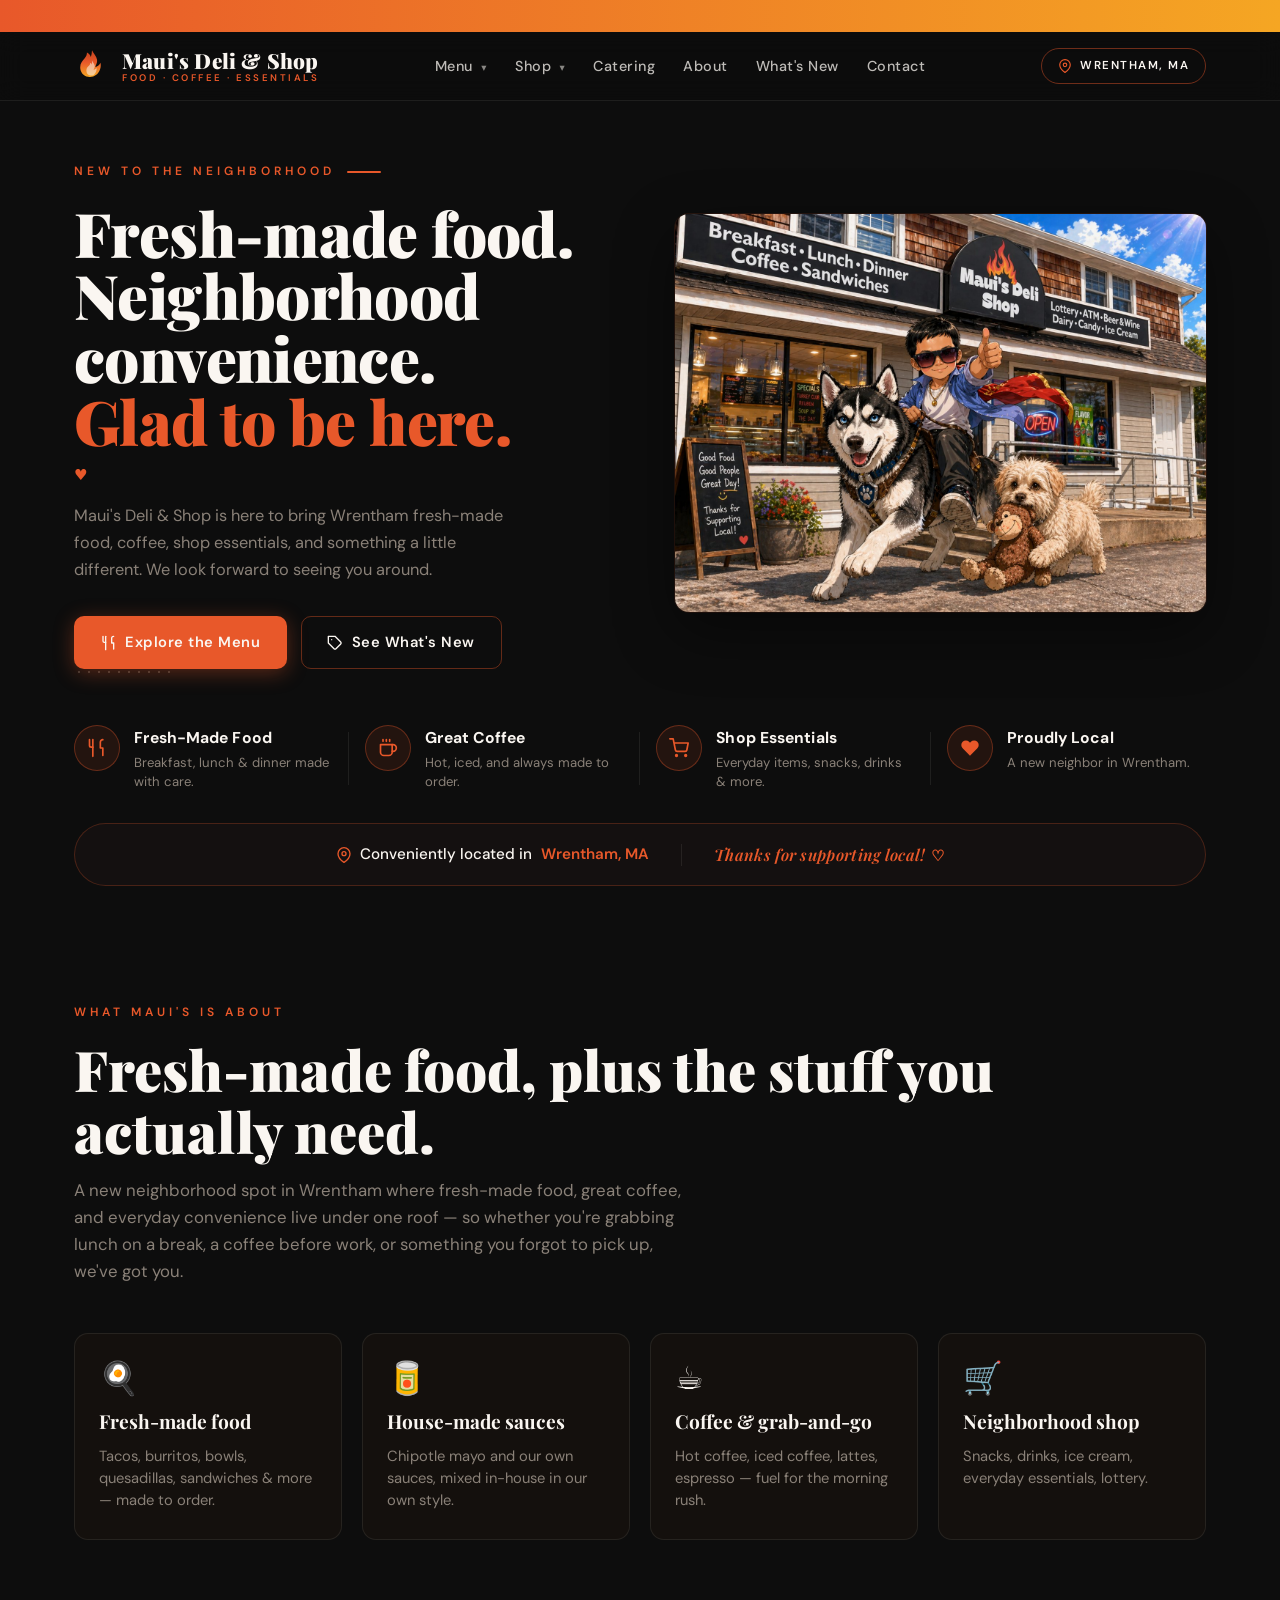
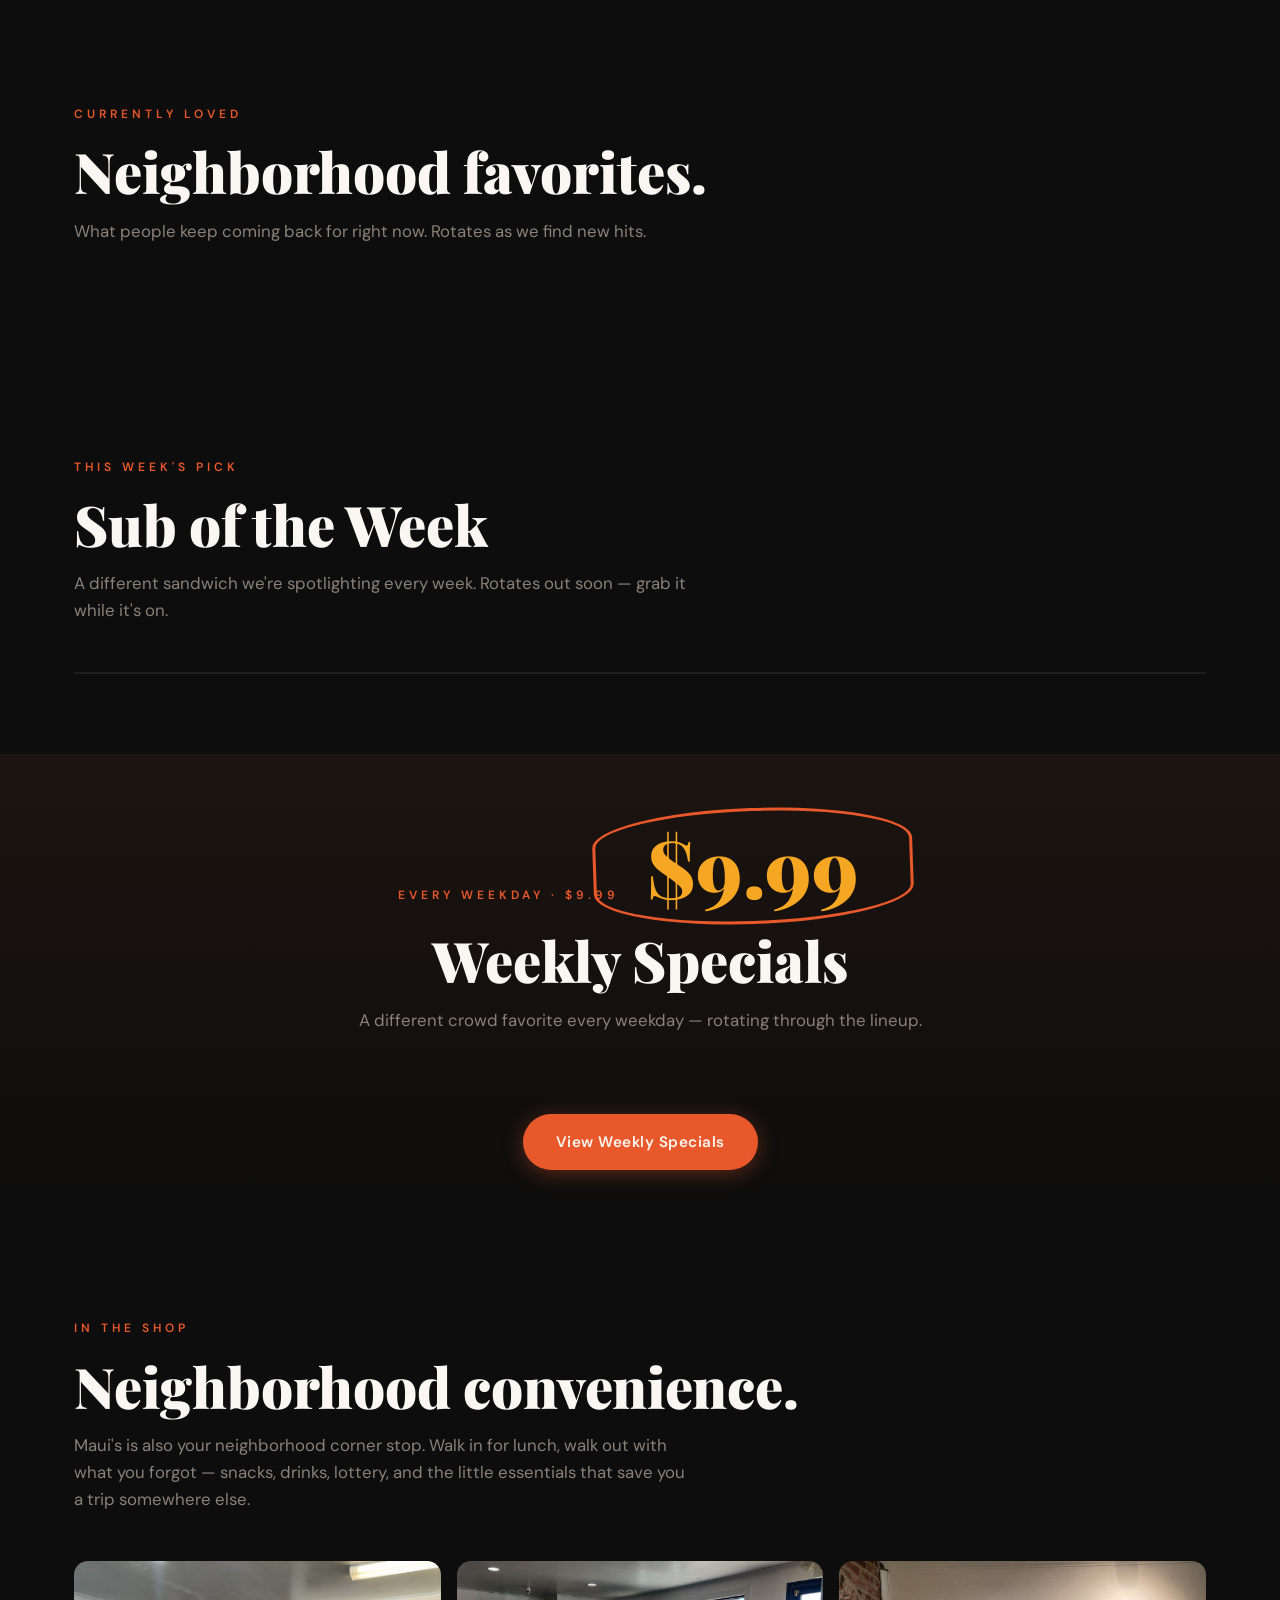
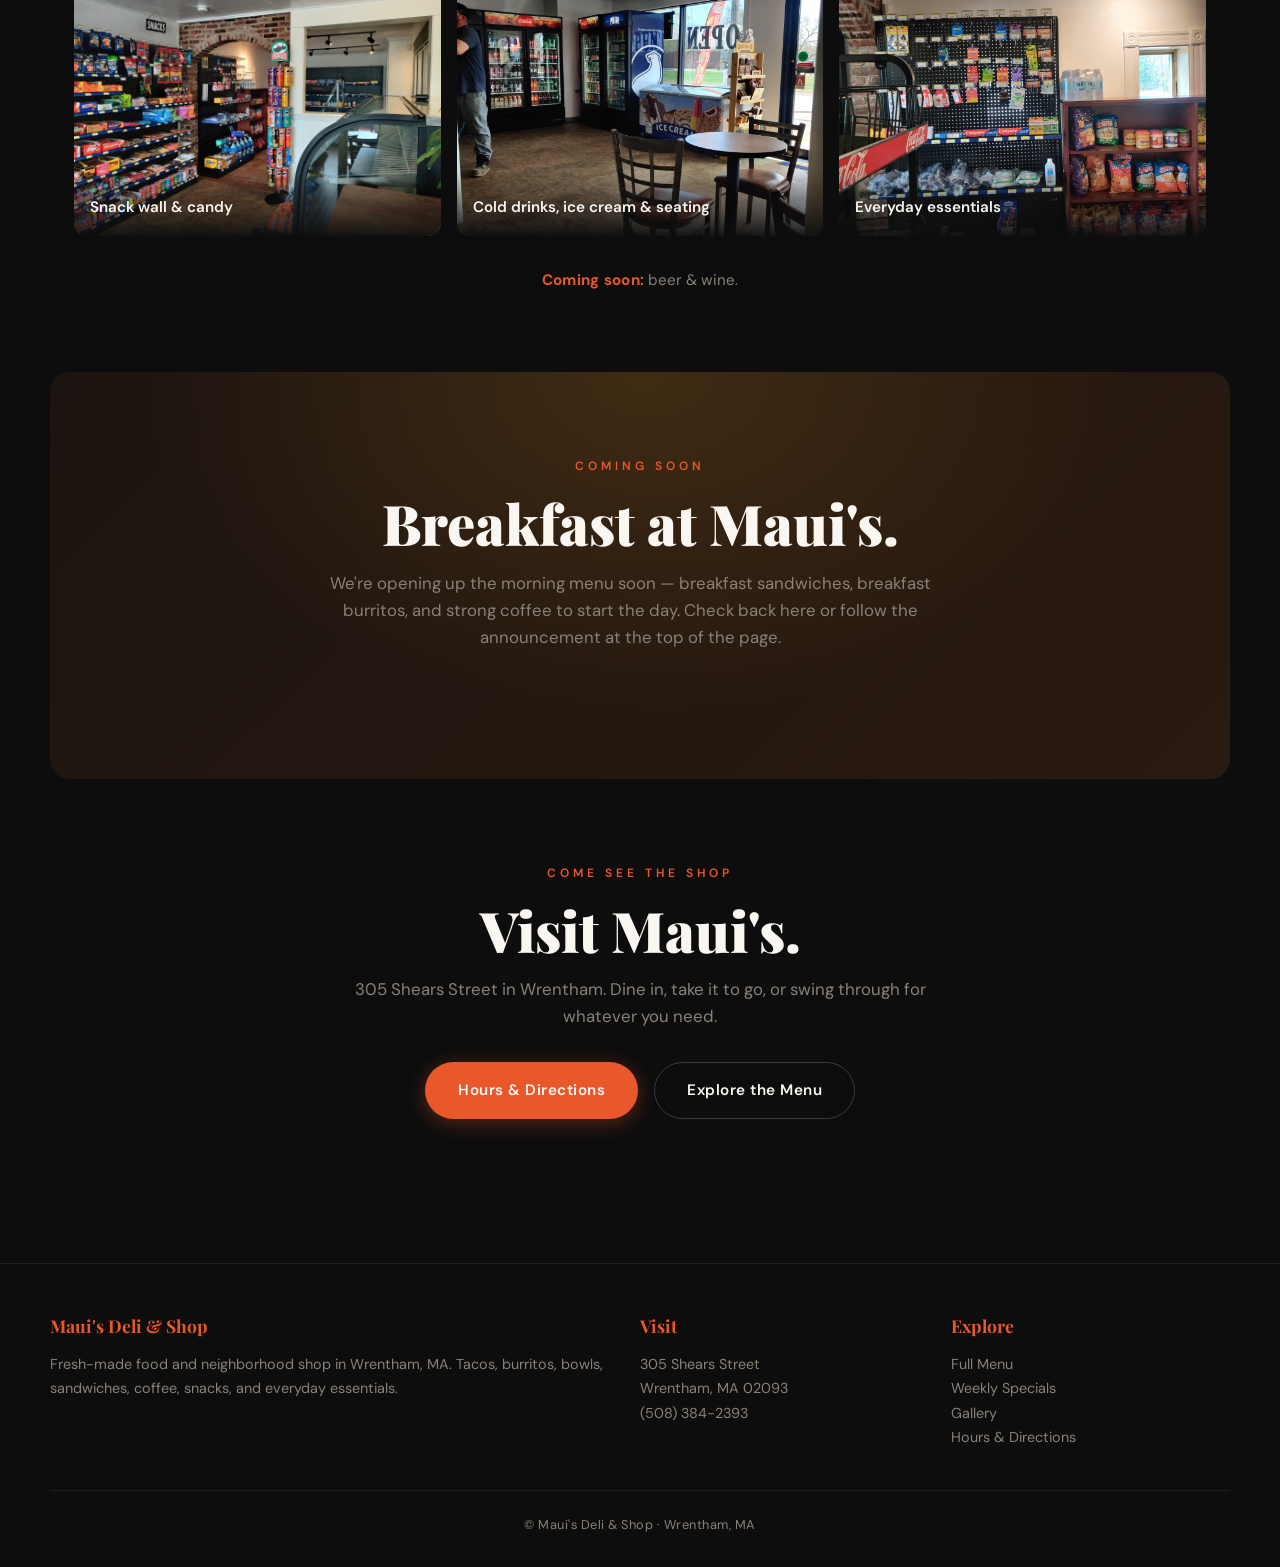
==== index.html @ a679869e "redirect update <script src="https://identity.netlify.com/v1/netlify-identity-widget.js"></script> a" ====
<!DOCTYPE html>
<html lang="en">
<head>
<meta charset="UTF-8">
<meta name="viewport" content="width=device-width, initial-scale=1">
<title>Maui's Deli &amp; Shop — Fresh-made food &amp; neighborhood shop · Wrentham, MA</title>
<meta name="description" content="Maui's Deli & Shop is Wrentham's new local food spot and neighborhood shop. Fresh-made food, coffee, shop essentials, snacks, and everyday convenience items. 305 Shears Street.">
<meta name="theme-color" content="#0d0d0d">

<!-- Open Graph -->
<meta property="og:title" content="Maui's Deli &amp; Shop — Wrentham, MA">
<meta property="og:description" content="New to the neighborhood. Fresh-made food, coffee, shop essentials, and something a little different. Glad to be here.">
<meta property="og:type" content="restaurant.restaurant">
<meta property="og:url" content="https://mauisdeli.com/">
<meta property="og:image" content="https://mauisdeli.com/assets/images/storefront-hero.png">
<meta property="og:image:alt" content="Maui's Deli & Shop storefront illustration in Wrentham, MA">

<!-- Twitter Card -->
<meta name="twitter:card" content="summary_large_image">
<meta name="twitter:title" content="Maui's Deli &amp; Shop — Wrentham, MA">
<meta name="twitter:description" content="New to the neighborhood. Fresh-made food, coffee, shop essentials, and something a little different.">
<meta name="twitter:image" content="https://mauisdeli.com/assets/images/storefront-hero.png">

<link rel="icon" type="image/svg+xml" href="assets/images/flame.svg">
<link rel="preconnect" href="https://fonts.googleapis.com">
<link rel="preconnect" href="https://fonts.gstatic.com" crossorigin>
<link href="https://fonts.googleapis.com/css2?family=Playfair+Display:wght@700;900&family=DM+Sans:wght@400;500;600;700&display=swap" rel="stylesheet">
<link rel="stylesheet" href="assets/styles.css">

<!-- Local business structured data -->
<script type="application/ld+json">
{
  "@context": "https://schema.org",
  "@type": ["Restaurant", "ConvenienceStore"],
  "name": "Maui's Deli & Shop",
  "alternateName": "Maui's",
  "image": "https://mauisdeli.com/assets/images/storefront-hero.png",
  "description": "Local food spot and neighborhood shop in Wrentham, MA. Fresh-made tacos, burritos, bowls, quesadillas, sandwiches, coffee, snacks, and everyday essentials.",
  "address": {
    "@type": "PostalAddress",
    "streetAddress": "305 Shears St",
    "addressLocality": "Wrentham",
    "addressRegion": "MA",
    "postalCode": "02093",
    "addressCountry": "US"
  },
  "telephone": "+1-508-384-2393",
  "servesCuisine": "American, Tacos, Burritos, Sandwiches, Breakfast, Coffee",
  "priceRange": "$",
  "url": "https://mauisdeli.com"
}
</script>
</head>
<body>

<!-- Community note strip -->
<div id="announcement" class="note-strip"></div>

<!-- NAV -->
<nav class="nav">
  <div class="nav-inner">
    <a href="index.html" class="nav-brand" aria-label="Maui's Deli & Shop — home">
      <img src="assets/images/flame.svg" alt="" width="36" height="36">
      <span class="nav-brand-text">
        <span class="nav-brand-name">Maui's Deli &amp; Shop</span>
        <span class="nav-brand-sub">Food · Coffee · Essentials</span>
      </span>
    </a>
    <button class="nav-toggle" aria-label="Menu">☰</button>
    <ul class="nav-links">
      <li><a href="menu.html">Menu <span class="caret">▾</span></a></li>
      <li><a href="index.html#shop">Shop <span class="caret">▾</span></a></li>
      <li><a href="contact.html#catering">Catering</a></li>
      <li><a href="index.html#about">About</a></li>
      <li><a href="specials.html">What's New</a></li>
      <li><a href="contact.html">Contact</a></li>
    </ul>
    <a href="contact.html" class="nav-location" aria-label="Visit us in Wrentham, MA">
      <svg viewBox="0 0 24 24" fill="none" stroke="currentColor" stroke-width="2" stroke-linecap="round" stroke-linejoin="round" aria-hidden="true">
        <path d="M21 10c0 7-9 13-9 13s-9-6-9-13a9 9 0 0 1 18 0z"/>
        <circle cx="12" cy="10" r="3"/>
      </svg>
      <span class="nav-location-label">Wrentham, MA</span>
    </a>
  </div>
</nav>

<!-- HERO — split layout: copy left, storefront illustration right -->
<header class="hero hero-split" id="hero">
  <div class="hero-split-inner">
    <div class="hero-split-copy">
      <span class="hero-eyebrow">New to the Neighborhood</span>
      <h1>
        <span class="line">Fresh-made food.</span>
        <span class="line">Neighborhood</span>
        <span class="line">convenience.</span>
        <span class="accent-line">Glad to be here.</span>
      </h1>
      <div class="heart-divider" aria-hidden="true">♥</div>
      <p class="hero-split-lede">
        Maui's Deli &amp; Shop is here to bring Wrentham fresh-made food, coffee, shop essentials,
        and something a little different. We look forward to seeing you around.
      </p>
      <div class="hero-split-cta">
        <a href="menu.html" class="btn btn-primary">
          <svg viewBox="0 0 24 24" fill="none" stroke="currentColor" stroke-width="2" stroke-linecap="round" stroke-linejoin="round" aria-hidden="true">
            <path d="M3 2v7c0 1.1.9 2 2 2h2v11"/>
            <path d="M7 11V2"/>
            <path d="M19 2c-1.5 0-3 1.5-3 3v7h3v9"/>
          </svg>
          Explore the Menu
        </a>
        <a href="specials.html" class="btn btn-ghost">
          <svg viewBox="0 0 24 24" fill="none" stroke="currentColor" stroke-width="2" stroke-linecap="round" stroke-linejoin="round" aria-hidden="true">
            <path d="M20.59 13.41l-7.17 7.17a2 2 0 0 1-2.83 0L2 12V2h10l8.59 8.59a2 2 0 0 1 0 2.82z"/>
            <line x1="7" y1="7" x2="7.01" y2="7"/>
          </svg>
          See What's New
        </a>
      </div>
    </div>
    <div class="hero-split-art">
      <img src="assets/images/storefront-hero.png" alt="Illustrated storefront of Maui's Deli &amp; Shop in Wrentham, MA — a friendly kid, a husky, a little dog, and a chalkboard that reads Good Food · Good People · Great Day">
    </div>
  </div>
</header>

<!-- FEATURE STRIP — four-icon row below the hero -->
<section class="feature-strip" aria-label="What you'll find at Maui's">
  <div class="feature-strip-grid">
    <div class="feature-strip-item">
      <div class="feature-strip-icon" aria-hidden="true">
        <svg viewBox="0 0 24 24" fill="none" stroke="currentColor" stroke-width="2" stroke-linecap="round" stroke-linejoin="round">
          <path d="M3 2v7c0 1.1.9 2 2 2h2v11"/>
          <path d="M7 11V2"/>
          <path d="M19 2c-1.5 0-3 1.5-3 3v7h3v9"/>
        </svg>
      </div>
      <div class="feature-strip-text">
        <h4>Fresh-Made Food</h4>
        <p>Breakfast, lunch &amp; dinner made with care.</p>
      </div>
    </div>
    <div class="feature-strip-item">
      <div class="feature-strip-icon" aria-hidden="true">
        <svg viewBox="0 0 24 24" fill="none" stroke="currentColor" stroke-width="2" stroke-linecap="round" stroke-linejoin="round">
          <path d="M17 8h1a4 4 0 1 1 0 8h-1"/>
          <path d="M3 8h14v9a4 4 0 0 1-4 4H7a4 4 0 0 1-4-4V8z"/>
          <line x1="6" y1="2" x2="6" y2="4"/>
          <line x1="10" y1="2" x2="10" y2="4"/>
          <line x1="14" y1="2" x2="14" y2="4"/>
        </svg>
      </div>
      <div class="feature-strip-text">
        <h4>Great Coffee</h4>
        <p>Hot, iced, and always made to order.</p>
      </div>
    </div>
    <div class="feature-strip-item">
      <div class="feature-strip-icon" aria-hidden="true">
        <svg viewBox="0 0 24 24" fill="none" stroke="currentColor" stroke-width="2" stroke-linecap="round" stroke-linejoin="round">
          <circle cx="9" cy="21" r="1"/>
          <circle cx="20" cy="21" r="1"/>
          <path d="M1 1h4l2.68 13.39a2 2 0 0 0 2 1.61h9.72a2 2 0 0 0 2-1.61L23 6H6"/>
        </svg>
      </div>
      <div class="feature-strip-text">
        <h4>Shop Essentials</h4>
        <p>Everyday items, snacks, drinks &amp; more.</p>
      </div>
    </div>
    <div class="feature-strip-item">
      <div class="feature-strip-icon" aria-hidden="true">
        <svg viewBox="0 0 24 24" fill="currentColor" stroke="none">
          <path d="M20.84 4.61a5.5 5.5 0 0 0-7.78 0L12 5.67l-1.06-1.06a5.5 5.5 0 0 0-7.78 7.78L12 21.23l8.84-8.84a5.5 5.5 0 0 0 0-7.78z"/>
        </svg>
      </div>
      <div class="feature-strip-text">
        <h4>Proudly Local</h4>
        <p>A new neighbor in Wrentham.</p>
      </div>
    </div>
  </div>
</section>

<!-- LOCAL BAR — lower location strip reinforcing Wrentham -->
<section class="local-bar" aria-label="Location">
  <div class="local-bar-inner">
    <span class="local-bar-item">
      <svg viewBox="0 0 24 24" fill="none" stroke="currentColor" stroke-width="2" stroke-linecap="round" stroke-linejoin="round" aria-hidden="true">
        <path d="M21 10c0 7-9 13-9 13s-9-6-9-13a9 9 0 0 1 18 0z"/>
        <circle cx="12" cy="10" r="3"/>
      </svg>
      Conveniently located in <span class="city">Wrentham, MA</span>
    </span>
    <span class="local-bar-divider" aria-hidden="true"></span>
    <span class="local-bar-thanks">Thanks for supporting local!<span class="heart">♡</span></span>
  </div>
</section>

<!-- WHAT MAUI'S IS ABOUT -->
<section class="block" id="about">
  <span class="eyebrow">What Maui's Is About</span>
  <h2 class="section-title">Fresh-made food, plus the stuff you actually need.</h2>
  <p class="section-lede">
    A new neighborhood spot in Wrentham where fresh-made food, great coffee, and
    everyday convenience live under one roof — so whether you're grabbing lunch
    on a break, a coffee before work, or something you forgot to pick up, we've got you.
  </p>
  <div class="pillar-grid">
    <div class="pillar">
      <div class="pillar-icon">🍳</div>
      <h3>Fresh-made food</h3>
      <p>Tacos, burritos, bowls, quesadillas, sandwiches &amp; more — made to order.</p>
    </div>
    <div class="pillar">
      <div class="pillar-icon">🥫</div>
      <h3>House-made sauces</h3>
      <p>Chipotle mayo and our own sauces, mixed in-house in our own style.</p>
    </div>
    <div class="pillar">
      <div class="pillar-icon">☕</div>
      <h3>Coffee &amp; grab-and-go</h3>
      <p>Hot coffee, iced coffee, lattes, espresso — fuel for the morning rush.</p>
    </div>
    <div class="pillar">
      <div class="pillar-icon">🛒</div>
      <h3>Neighborhood shop</h3>
      <p>Snacks, drinks, ice cream, everyday essentials, lottery.</p>
    </div>
  </div>
</section>

<!-- FEATURED / CURRENTLY LOVED -->
<section class="block">
  <span class="eyebrow">Currently Loved</span>
  <h2 class="section-title">Neighborhood favorites.</h2>
  <p class="section-lede">What people keep coming back for right now. Rotates as we find new hits.</p>
  <div id="featured-dishes" class="dishes-grid"></div>
</section>

<!-- SUB OF THE WEEK -->
<section class="block">
  <span class="eyebrow">This Week's Pick</span>
  <h2 class="section-title">Sub of the Week</h2>
  <p class="section-lede">A different sandwich we're spotlighting every week. Rotates out soon — grab it while it's on.</p>
  <div id="sub-of-week" class="sub-feature"></div>
</section>

<!-- WEEKLY SPECIALS PREVIEW -->
<section class="specials-wrap">
  <div class="specials-banner">
    <span class="eyebrow">Every Weekday · $9.99</span>
    <div class="price-flash">$9.99</div>
    <h2 class="section-title" style="margin-top:0.5rem">Weekly Specials</h2>
    <p class="section-lede" style="margin:0 auto">A different crowd favorite every weekday — rotating through the lineup.</p>
  </div>
  <div id="specials" class="specials-list"></div>
  <div style="text-align:center; margin-top:2.5rem">
    <a href="specials.html" class="btn btn-primary">View Weekly Specials</a>
  </div>
</section>

<!-- IN THE SHOP -->
<section class="block" id="shop">
  <span class="eyebrow">In the Shop</span>
  <h2 class="section-title">Neighborhood convenience.</h2>
  <p class="section-lede">
    Maui's is also your neighborhood corner stop. Walk in for lunch, walk out with
    what you forgot — snacks, drinks, lottery, and the little essentials that save you a trip somewhere else.
  </p>
  <div class="shop-grid">
    <figure class="shop-card">
      <img src="assets/images/shop-snacks.jpg" alt="Candy and snack aisle at Maui's" loading="lazy">
      <figcaption>Snack wall &amp; candy</figcaption>
    </figure>
    <figure class="shop-card">
      <img src="assets/images/shop-coolers.jpg" alt="Cold drink coolers, ice cream, and seating area at Maui's" loading="lazy">
      <figcaption>Cold drinks, ice cream &amp; seating</figcaption>
    </figure>
    <figure class="shop-card">
      <img src="assets/images/shop-essentials.jpg" alt="Everyday essentials aisle at Maui's" loading="lazy">
      <figcaption>Everyday essentials</figcaption>
    </figure>
  </div>
  <p class="shop-footnote">
    <strong>Coming soon:</strong> beer &amp; wine.
  </p>
</section>

<!-- BREAKFAST COMING SOON -->
<section class="block breakfast-tease" id="breakfast">
  <div class="breakfast-tease-inner">
    <span class="eyebrow">Coming Soon</span>
    <h2 class="section-title">Breakfast at Maui's.</h2>
    <p class="section-lede">
      We're opening up the morning menu soon — breakfast sandwiches, breakfast burritos,
      and strong coffee to start the day. Check back here or follow the announcement at the top of the page.
    </p>
  </div>
</section>

<!-- VISIT -->
<section class="block" style="text-align:center">
  <span class="eyebrow">Come See the Shop</span>
  <h2 class="section-title">Visit Maui's.</h2>
  <p class="section-lede" style="margin:0 auto 2rem">
    305 Shears Street in Wrentham. Dine in, take it to go, or swing through for whatever you need.
  </p>
  <div class="hero-cta">
    <a href="contact.html" class="btn btn-primary">Hours &amp; Directions</a>
    <a href="menu.html" class="btn btn-ghost">Explore the Menu</a>
  </div>
</section>

<a href="tel:+15083842393" class="call-float" aria-label="Call Maui's">
  <span class="icon">📞</span> Call Maui's
</a>

<!-- FOOTER -->
<footer class="footer">
  <div class="footer-inner">
    <div>
      <h5>Maui's Deli &amp; Shop</h5>
      <p>Fresh-made food and neighborhood shop in Wrentham, MA. Tacos, burritos, bowls, sandwiches, coffee, snacks, and everyday essentials.</p>
    </div>
    <div>
      <h5>Visit</h5>
      <ul>
        <li>305 Shears Street</li>
        <li>Wrentham, MA 02093</li>
        <li><a href="tel:+15083842393">(508) 384-2393</a></li>
      </ul>
    </div>
    <div>
      <h5>Explore</h5>
      <ul>
        <li><a href="menu.html">Full Menu</a></li>
        <li><a href="specials.html">Weekly Specials</a></li>
        <li><a href="gallery.html">Gallery</a></li>
        <li><a href="contact.html">Hours &amp; Directions</a></li>
      </ul>
    </div>
  </div>
  <div class="footer-bottom">© <span id="year"></span> Maui's Deli &amp; Shop · Wrentham, MA</div>
</footer>
<script src="https://identity.netlify.com/v1/netlify-identity-widget.js"></script>
<script src="assets/site.js"></script>
<script>
  renderAnnouncement('announcement');
  renderSubOfWeek('sub-of-week');
  renderFeatured('featured-dishes', 4);
  renderSpecials('specials');
  document.getElementById('year').textContent = new Date().getFullYear();
</script>
</body>
</html>
---- assets/styles.css ----
/* ============================================================
   MAUI'S DELI & SHOP — shared stylesheet
   Aesthetic: warm neighborhood deli, dark base, fire accents
   ============================================================ */

*, *::before, *::after { margin: 0; padding: 0; box-sizing: border-box; }

:root {
  --fire-orange: #E8582A;
  --fire-yellow: #F5A623;
  --ember: #c4421d;
  --charcoal: #1a1a1a;
  --warm-black: #0d0d0d;
  --cream: #FAF6F1;
  --warm-gray: #8a8178;
  --gold: #C8956C;
  --border-soft: rgba(250, 246, 241, 0.08);
  --container: 1180px;
}

html { scroll-behavior: smooth; }

body {
  font-family: 'DM Sans', system-ui, sans-serif;
  background: var(--warm-black);
  color: var(--cream);
  overflow-x: hidden;
  line-height: 1.6;
  -webkit-font-smoothing: antialiased;
}

img { max-width: 100%; display: block; }
a { color: inherit; text-decoration: none; }

/* ---------- NAV ---------- */
.nav {
  position: sticky;
  top: 0;
  z-index: 100;
  background: rgba(13, 13, 13, 0.92);
  backdrop-filter: blur(12px);
  -webkit-backdrop-filter: blur(12px);
  border-bottom: 1px solid var(--border-soft);
}

.nav-inner {
  max-width: var(--container);
  margin: 0 auto;
  padding: 1rem 1.5rem;
  display: flex;
  align-items: center;
  justify-content: space-between;
  gap: 1rem;
}

.nav-brand {
  font-family: 'Playfair Display', serif;
  font-weight: 900;
  font-size: 1.35rem;
  letter-spacing: 0.3px;
  display: flex;
  align-items: center;
  gap: 0.75rem;
  line-height: 1.1;
}

.nav-brand img {
  width: 36px;
  height: 36px;
  display: block;
  flex-shrink: 0;
}

.nav-brand .flame {
  color: var(--fire-orange);
  font-size: 1.4rem;
}

/* Full brand name + sub-tagline stacked */
.nav-brand-text {
  display: flex;
  flex-direction: column;
  justify-content: center;
  gap: 2px;
}

.nav-brand-name {
  font-family: 'Playfair Display', serif;
  font-weight: 900;
  font-size: 1.3rem;
  letter-spacing: 0.2px;
  color: var(--cream);
  line-height: 1;
}

.nav-brand-sub {
  font-family: 'DM Sans', sans-serif;
  font-weight: 600;
  font-size: 0.6rem;
  letter-spacing: 2.5px;
  text-transform: uppercase;
  color: var(--fire-orange);
  line-height: 1;
}

/* Location badge on right side of nav */
.nav-location {
  display: inline-flex;
  align-items: center;
  gap: 0.5rem;
  padding: 0.5rem 1rem;
  border: 1px solid rgba(232, 88, 42, 0.45);
  border-radius: 100px;
  font-size: 0.72rem;
  font-weight: 600;
  letter-spacing: 1.5px;
  text-transform: uppercase;
  color: var(--cream);
  transition: border-color 0.2s, color 0.2s;
  white-space: nowrap;
}

.nav-location:hover {
  border-color: var(--fire-orange);
  color: var(--fire-orange);
}

.nav-location svg {
  width: 14px;
  height: 14px;
  color: var(--fire-orange);
  flex-shrink: 0;
}

/* Dropdown caret for menu items with submenus (static visual only) */
.nav-links a .caret {
  display: inline-block;
  margin-left: 0.25rem;
  font-size: 0.65rem;
  opacity: 0.7;
}

.nav-links {
  display: flex;
  gap: 1.75rem;
  list-style: none;
  font-size: 0.9rem;
  font-weight: 500;
  letter-spacing: 0.5px;
}

.nav-links a {
  color: var(--cream);
  opacity: 0.75;
  transition: opacity 0.2s, color 0.2s;
  padding: 0.3rem 0;
  border-bottom: 2px solid transparent;
}

.nav-links a:hover,
.nav-links a.active {
  opacity: 1;
  color: var(--fire-orange);
  border-bottom-color: var(--fire-orange);
}

.nav-toggle {
  display: none;
  background: none;
  border: 0;
  color: var(--cream);
  font-size: 1.5rem;
  cursor: pointer;
  padding: 0.25rem 0.5rem;
}

/* ---------- BUTTONS ---------- */
.btn {
  display: inline-block;
  padding: 0.95rem 2rem;
  border-radius: 100px;
  font-weight: 600;
  font-size: 0.95rem;
  letter-spacing: 0.5px;
  cursor: pointer;
  border: 1px solid transparent;
  transition: transform 0.2s ease, box-shadow 0.2s ease, background 0.2s ease;
  text-align: center;
}

.btn-primary {
  background: var(--fire-orange);
  color: var(--cream);
  box-shadow: 0 4px 20px rgba(232, 88, 42, 0.35);
}

.btn-primary:hover {
  transform: translateY(-2px);
  background: var(--ember);
  box-shadow: 0 8px 30px rgba(232, 88, 42, 0.5);
}

.btn-ghost {
  background: transparent;
  color: var(--cream);
  border: 1px solid rgba(250, 246, 241, 0.2);
}

.btn-ghost:hover {
  border-color: var(--fire-orange);
  color: var(--fire-orange);
  transform: translateY(-2px);
}

/* ---------- HERO (reused by interior pages too) ---------- */
.hero {
  min-height: 92vh;
  display: flex;
  flex-direction: column;
  justify-content: center;
  align-items: center;
  text-align: center;
  padding: 4rem 1.5rem;
  position: relative;
  background: linear-gradient(180deg, var(--warm-black) 0%, #1c1410 50%, var(--warm-black) 100%);
}

.hero::before {
  content: '';
  position: absolute;
  inset: 0;
  background: radial-gradient(ellipse at 50% 40%, rgba(232, 88, 42, 0.10) 0%, transparent 65%);
  pointer-events: none;
}

.hero-inner { position: relative; max-width: 900px; }

.hero-badge {
  display: inline-block;
  padding: 0.5rem 1.5rem;
  border: 1px solid var(--fire-orange);
  border-radius: 100px;
  font-size: 0.75rem;
  letter-spacing: 3px;
  text-transform: uppercase;
  color: var(--fire-orange);
  margin-bottom: 1.75rem;
  animation: fadeDown 0.9s ease-out;
}

.hero h1 {
  font-family: 'Playfair Display', serif;
  font-weight: 900;
  font-size: clamp(3rem, 8vw, 6.5rem);
  line-height: 1.05;
  margin-bottom: 0.5rem;
  animation: fadeUp 0.9s ease-out 0.2s both;
}

.hero h1 .accent {
  color: var(--fire-orange);
  display: block;
  font-size: 0.35em;
  letter-spacing: 6px;
  text-transform: uppercase;
  font-family: 'DM Sans', sans-serif;
  font-weight: 600;
  margin-top: 0.75rem;
}

.hero-sub {
  font-size: 1.1rem;
  color: var(--warm-gray);
  max-width: 520px;
  margin: 1.5rem auto 2.5rem;
  line-height: 1.7;
  animation: fadeUp 0.9s ease-out 0.4s both;
}

.hero-cta {
  display: flex;
  gap: 1rem;
  flex-wrap: wrap;
  justify-content: center;
  animation: fadeUp 0.9s ease-out 0.6s both;
}

.hero-mini {
  min-height: 45vh;
  padding: 6rem 1.5rem 4rem;
}

/* ---------- HERO SPLIT (homepage — text left, illustration right) ---------- */
.hero-split {
  min-height: auto;
  text-align: left;
  padding: 0;
  display: block;
  background: var(--warm-black);
  position: relative;
  overflow: hidden;
}

.hero-split::before {
  display: none;
}

.hero-split .hero-split-inner {
  max-width: var(--container);
  margin: 0 auto;
  padding: 3.5rem 1.5rem 2rem;
  display: grid;
  grid-template-columns: 1.05fr 1fr;
  gap: 2.75rem;
  align-items: center;
  position: relative;
}

/* subtle dotted decoration bottom-left, echoing the target */
.hero-split .hero-split-inner::before {
  content: '';
  position: absolute;
  left: 1.5rem;
  bottom: 1.25rem;
  width: 96px;
  height: 44px;
  background-image: radial-gradient(var(--warm-gray) 1px, transparent 1.5px);
  background-size: 10px 10px;
  opacity: 0.35;
  pointer-events: none;
}

.hero-split-copy {
  animation: fadeUp 0.9s ease-out both;
}

.hero-split .hero-eyebrow {
  display: inline-flex;
  align-items: center;
  gap: 0.75rem;
  font-size: 0.75rem;
  letter-spacing: 4px;
  text-transform: uppercase;
  color: var(--fire-orange);
  font-weight: 600;
  margin-bottom: 1.25rem;
}

.hero-split .hero-eyebrow::after {
  content: '';
  display: inline-block;
  width: 34px;
  height: 2px;
  background: var(--fire-orange);
  border-radius: 2px;
}

.hero-split h1 {
  font-family: 'Playfair Display', serif;
  font-weight: 900;
  font-size: clamp(2.5rem, 4.8vw, 4.2rem);
  line-height: 1.02;
  letter-spacing: -0.01em;
  margin-bottom: 0;
  color: var(--cream);
  animation: fadeUp 0.9s ease-out 0.1s both;
}

.hero-split h1 .line {
  display: block;
}

.hero-split h1 .accent-line {
  color: var(--fire-orange);
  display: block;
  font-family: 'Playfair Display', serif;
  font-weight: 900;
  font-size: 1em;
  letter-spacing: -0.01em;
  text-transform: none;
  margin-top: 0;
}

.hero-split .heart-divider {
  margin: 1rem 0 1.25rem;
  color: var(--fire-orange);
  font-size: 0.95rem;
  line-height: 1;
}

.hero-split .hero-split-lede {
  font-size: 1.02rem;
  color: var(--warm-gray);
  max-width: 440px;
  margin: 0 0 2rem;
  line-height: 1.65;
  animation: fadeUp 0.9s ease-out 0.3s both;
}

.hero-split-cta {
  display: flex;
  flex-wrap: wrap;
  gap: 0.85rem;
  animation: fadeUp 0.9s ease-out 0.5s both;
}

.hero-split-cta .btn {
  display: inline-flex;
  align-items: center;
  gap: 0.55rem;
  padding: 0.85rem 1.6rem;
  border-radius: 10px;
  font-size: 0.92rem;
}

.hero-split-cta .btn svg {
  width: 16px;
  height: 16px;
  flex-shrink: 0;
}

.hero-split-cta .btn-ghost {
  background: transparent;
  color: var(--cream);
  border: 1px solid rgba(232, 88, 42, 0.4);
}

.hero-split-cta .btn-ghost:hover {
  border-color: var(--fire-orange);
  color: var(--fire-orange);
}

/* Hero illustration container */
.hero-split-art {
  position: relative;
  border-radius: 14px;
  overflow: hidden;
  aspect-ratio: 4 / 3;
  background: #14100d;
  box-shadow: 0 20px 60px rgba(0, 0, 0, 0.45), 0 0 0 1px rgba(232, 88, 42, 0.12);
  animation: fadeUp 0.9s ease-out 0.2s both;
}

.hero-split-art img {
  width: 100%;
  height: 100%;
  object-fit: cover;
  display: block;
}

/* ---------- FEATURE STRIP (homepage, below hero) ---------- */
.feature-strip {
  max-width: var(--container);
  margin: 0 auto;
  padding: 1.5rem 1.5rem 1rem;
}

.feature-strip-grid {
  display: grid;
  grid-template-columns: repeat(4, 1fr);
  gap: 2rem;
  align-items: start;
}

.feature-strip-item {
  display: flex;
  gap: 0.9rem;
  align-items: flex-start;
  position: relative;
}

.feature-strip-item:not(:last-child)::after {
  content: '';
  position: absolute;
  right: -1rem;
  top: 10%;
  bottom: 10%;
  width: 1px;
  background: var(--border-soft);
}

.feature-strip-icon {
  width: 46px;
  height: 46px;
  border-radius: 50%;
  background: rgba(232, 88, 42, 0.1);
  border: 1px solid rgba(232, 88, 42, 0.35);
  display: grid;
  place-items: center;
  flex-shrink: 0;
  color: var(--fire-orange);
}

.feature-strip-icon svg {
  width: 20px;
  height: 20px;
}

.feature-strip-text h4 {
  font-family: 'DM Sans', sans-serif;
  font-weight: 700;
  font-size: 0.98rem;
  color: var(--cream);
  margin-bottom: 0.2rem;
  letter-spacing: 0.1px;
}

.feature-strip-text p {
  font-size: 0.82rem;
  color: var(--warm-gray);
  line-height: 1.45;
  margin: 0;
}

/* ---------- LOCAL BAR (homepage, below feature strip) ---------- */
.local-bar {
  max-width: var(--container);
  margin: 1rem auto 2rem;
  padding: 0 1.5rem;
}

.local-bar-inner {
  display: flex;
  align-items: center;
  justify-content: center;
  flex-wrap: wrap;
  gap: 1.25rem 2rem;
  padding: 1.1rem 1.75rem;
  background: #141010;
  border: 1px solid rgba(232, 88, 42, 0.25);
  border-radius: 100px;
  font-size: 0.95rem;
}

.local-bar-item {
  display: inline-flex;
  align-items: center;
  gap: 0.55rem;
  color: var(--cream);
  font-weight: 500;
}

.local-bar-item svg {
  width: 16px;
  height: 16px;
  color: var(--fire-orange);
  flex-shrink: 0;
}

.local-bar-item .city {
  color: var(--fire-orange);
  font-weight: 600;
}

.local-bar-divider {
  width: 1px;
  height: 22px;
  background: var(--border-soft);
}

.local-bar-thanks {
  font-family: 'Playfair Display', serif;
  font-style: italic;
  font-weight: 600;
  color: var(--fire-orange);
  font-size: 1rem;
  letter-spacing: 0.3px;
}

.local-bar-thanks .heart {
  font-style: normal;
  margin-left: 0.35rem;
  font-size: 0.95em;
}

/* ---------- MAUI AROUND WRENTHAM (contact page section) ---------- */
.maui-wrentham {
  max-width: var(--container);
  margin: 2rem auto 0;
  padding: 4rem 1.5rem;
}

.maui-wrentham-grid {
  display: grid;
  grid-template-columns: 1fr 1fr;
  gap: 3rem;
  align-items: center;
  background: linear-gradient(135deg, #1c1410 0%, #251510 100%);
  border: 1px solid var(--border-soft);
  border-radius: 20px;
  padding: 2.5rem;
  overflow: hidden;
}

.maui-wrentham-image {
  border-radius: 14px;
  overflow: hidden;
  aspect-ratio: 4 / 3;
  background: #14100d;
  box-shadow: 0 12px 40px rgba(0, 0, 0, 0.35);
}

.maui-wrentham-image img {
  width: 100%;
  height: 100%;
  object-fit: cover;
}

.maui-wrentham-copy h2 {
  font-family: 'Playfair Display', serif;
  font-weight: 900;
  font-size: clamp(1.8rem, 3.5vw, 2.6rem);
  line-height: 1.1;
  margin-bottom: 1rem;
}

.maui-wrentham-copy p {
  color: var(--warm-gray);
  line-height: 1.7;
  font-size: 1rem;
  margin-bottom: 0.85rem;
}

@media (max-width: 820px) {
  .maui-wrentham-grid { grid-template-columns: 1fr; gap: 1.75rem; padding: 1.75rem; }
}

/* Hero quick-action row shown above fold on homepage */
.hero-quick {
  display: flex;
  gap: 1.25rem;
  flex-wrap: wrap;
  justify-content: center;
  margin-top: 2rem;
  animation: fadeUp 0.9s ease-out 0.75s both;
}
.hero-quick-item {
  display: flex;
  align-items: center;
  gap: 0.5rem;
  color: var(--warm-gray);
  font-size: 0.88rem;
  letter-spacing: 0.3px;
}
.hero-quick-item .dot {
  width: 6px; height: 6px; border-radius: 50%;
  background: var(--fire-orange);
  box-shadow: 0 0 12px var(--fire-orange);
}
.hero-quick-item a {
  color: var(--cream);
  border-bottom: 1px dashed rgba(250,246,241,0.3);
  padding-bottom: 1px;
}
.hero-quick-item a:hover {
  color: var(--fire-orange);
  border-bottom-color: var(--fire-orange);
}

/* Floating call-ahead button (mobile) */
.call-float {
  position: fixed;
  bottom: 1.25rem;
  right: 1.25rem;
  z-index: 90;
  background: var(--fire-orange);
  color: var(--cream);
  padding: 0.9rem 1.4rem;
  border-radius: 100px;
  font-weight: 700;
  font-size: 0.95rem;
  letter-spacing: 0.3px;
  box-shadow: 0 10px 30px rgba(232,88,42,0.4);
  display: none;
  align-items: center;
  gap: 0.5rem;
  transition: transform 0.2s;
}
.call-float:hover { transform: translateY(-2px); }
.call-float .icon {
  font-size: 1.1rem;
}
@media (max-width: 720px) {
  .call-float { display: inline-flex; }
}

/* ---------- COMMUNITY NOTE ---------- */
.note-strip {
  background: linear-gradient(90deg, var(--fire-orange), var(--fire-yellow));
  color: var(--warm-black);
  padding: 1rem 1.5rem;
  text-align: center;
  font-weight: 600;
  font-size: 0.95rem;
  letter-spacing: 0.3px;
}

.note-strip strong { margin-right: 0.5rem; font-weight: 800; }

/* ---------- SECTIONS ---------- */
section.block {
  padding: 5rem 1.5rem;
  max-width: var(--container);
  margin: 0 auto;
}

.eyebrow {
  display: inline-block;
  font-size: 0.75rem;
  letter-spacing: 4px;
  text-transform: uppercase;
  color: var(--fire-orange);
  margin-bottom: 1rem;
  font-weight: 600;
}

.section-title {
  font-family: 'Playfair Display', serif;
  font-weight: 900;
  font-size: clamp(2.2rem, 5vw, 3.5rem);
  line-height: 1.1;
  margin-bottom: 1rem;
}

.section-lede {
  color: var(--warm-gray);
  max-width: 620px;
  font-size: 1.05rem;
  margin-bottom: 3rem;
}

/* ---------- SUB OF THE WEEK FEATURE ---------- */
.sub-feature {
  background: linear-gradient(135deg, #1c1410 0%, #251510 100%);
  border: 1px solid var(--border-soft);
  border-radius: 20px;
  overflow: hidden;
  display: grid;
  grid-template-columns: 1fr 1fr;
  gap: 0;
  align-items: center;
}

.sub-feature.no-image { grid-template-columns: 1fr; }

.sub-feature-body { padding: 3rem; }

.sub-feature-image {
  aspect-ratio: 4 / 3;
  background-size: cover;
  background-position: center;
  background-color: #2a1a12;
}

.sub-feature h3 {
  font-family: 'Playfair Display', serif;
  font-weight: 900;
  font-size: clamp(1.8rem, 4vw, 2.8rem);
  line-height: 1.1;
  margin: 0.5rem 0 1rem;
}

.sub-feature .promo {
  display: inline-block;
  background: rgba(232, 88, 42, 0.15);
  color: var(--fire-orange);
  padding: 0.4rem 1rem;
  border-radius: 100px;
  font-size: 0.78rem;
  font-weight: 600;
  letter-spacing: 1.5px;
  text-transform: uppercase;
  margin-bottom: 1rem;
}

.sub-feature .price {
  font-family: 'Playfair Display', serif;
  font-weight: 900;
  font-size: 2rem;
  color: var(--fire-yellow);
  margin-top: 1rem;
}

/* ---------- FEATURED DISHES GRID ---------- */
.dishes-grid {
  display: grid;
  grid-template-columns: repeat(auto-fit, minmax(280px, 1fr));
  gap: 1.5rem;
}

.dish-card {
  background: #14100d;
  border: 1px solid var(--border-soft);
  border-radius: 16px;
  overflow: hidden;
  transition: transform 0.3s ease, border-color 0.3s ease;
}

.dish-card:hover {
  transform: translateY(-4px);
  border-color: rgba(232, 88, 42, 0.4);
}

.dish-card-image {
  aspect-ratio: 4 / 3;
  background-size: cover;
  background-position: center;
  background-color: #2a1a12;
}

.dish-card-image--placeholder {
  display: flex;
  align-items: center;
  justify-content: center;
  background: linear-gradient(135deg, #1c1410 0%, #241610 100%);
  color: rgba(232, 88, 42, 0.35);
}

.dish-card-body { padding: 1.5rem; }

.dish-card h4 {
  font-family: 'Playfair Display', serif;
  font-weight: 700;
  font-size: 1.4rem;
  margin-bottom: 0.4rem;
}

.dish-card p {
  color: var(--warm-gray);
  font-size: 0.95rem;
  margin-bottom: 0.75rem;
}

.dish-card .price {
  color: var(--fire-yellow);
  font-weight: 700;
  font-size: 1.1rem;
}

/* ---------- SPECIALS (weekly list) ---------- */
.specials-wrap {
  background: linear-gradient(180deg, #1c1410 0%, var(--warm-black) 100%);
  padding: 4rem 1.5rem;
}

.specials-banner {
  max-width: var(--container);
  margin: 0 auto 2.5rem;
  text-align: center;
}

.specials-banner .price-flash {
  display: inline-block;
  font-family: 'Playfair Display', serif;
  font-weight: 900;
  font-size: clamp(3rem, 8vw, 5rem);
  color: var(--fire-yellow);
  line-height: 1;
  padding: 0.5rem 1.5rem;
  position: relative;
}

.specials-banner .price-flash::before {
  content: '';
  position: absolute;
  inset: -10px -30px;
  border: 3px solid var(--fire-orange);
  border-radius: 50% / 30%;
  transform: rotate(-2deg);
  pointer-events: none;
}

.specials-list {
  max-width: var(--container);
  margin: 0 auto;
  display: grid;
  grid-template-columns: repeat(auto-fit, minmax(200px, 1fr));
  gap: 1rem;
}

.special-day {
  background: #14100d;
  border: 1px solid var(--border-soft);
  border-left: 3px solid var(--fire-orange);
  border-radius: 12px;
  padding: 1.5rem;
  transition: transform 0.2s;
}

.special-day:hover { transform: translateY(-3px); }

.special-day .day {
  font-size: 0.75rem;
  letter-spacing: 3px;
  text-transform: uppercase;
  color: var(--fire-orange);
  font-weight: 700;
  margin-bottom: 0.5rem;
}

.special-day .dish {
  font-family: 'Playfair Display', serif;
  font-weight: 700;
  font-size: 1.25rem;
  line-height: 1.2;
}

.special-day .desc {
  color: var(--warm-gray);
  font-size: 0.9rem;
  margin-top: 0.5rem;
}

.special-day .price {
  color: var(--fire-yellow);
  font-weight: 700;
  margin-top: 0.75rem;
  display: block;
}

/* ---------- MENU PAGE ---------- */
.menu-categories {
  display: flex;
  gap: 0.5rem;
  flex-wrap: wrap;
  justify-content: center;
  margin-bottom: 3rem;
  padding: 0 1rem;
}

.cat-chip {
  background: transparent;
  border: 1px solid rgba(250, 246, 241, 0.15);
  color: var(--cream);
  padding: 0.6rem 1.25rem;
  border-radius: 100px;
  font-size: 0.85rem;
  font-weight: 500;
  letter-spacing: 0.5px;
  cursor: pointer;
  transition: all 0.2s;
  font-family: inherit;
}

.cat-chip:hover { border-color: var(--fire-orange); color: var(--fire-orange); }
.cat-chip.active { background: var(--fire-orange); border-color: var(--fire-orange); color: var(--cream); }

.menu-section {
  margin-bottom: 3.5rem;
  scroll-margin-top: 100px;
}

.menu-section h2 {
  font-family: 'Playfair Display', serif;
  font-weight: 900;
  font-size: 2rem;
  margin-bottom: 1.5rem;
  padding-bottom: 0.5rem;
  border-bottom: 2px solid var(--fire-orange);
  display: inline-block;
  padding-right: 1rem;
}

.menu-grid {
  display: grid;
  grid-template-columns: repeat(auto-fill, minmax(320px, 1fr));
  gap: 1.25rem;
}

.menu-item {
  background: #14100d;
  border: 1px solid var(--border-soft);
  border-radius: 14px;
  padding: 1.5rem;
  display: flex;
  gap: 1rem;
  align-items: flex-start;
  transition: border-color 0.2s, transform 0.2s;
}

.menu-item:hover {
  border-color: rgba(232, 88, 42, 0.3);
  transform: translateY(-2px);
}

.menu-item-body { flex: 1; min-width: 0; }

.menu-item-head {
  display: flex;
  justify-content: space-between;
  align-items: baseline;
  gap: 1rem;
  margin-bottom: 0.4rem;
}

.menu-item-name {
  font-family: 'Playfair Display', serif;
  font-weight: 700;
  font-size: 1.2rem;
  color: var(--cream);
}

.menu-item-price {
  font-weight: 700;
  color: var(--fire-yellow);
  white-space: nowrap;
  font-size: 1rem;
}

.menu-item-desc {
  color: var(--warm-gray);
  font-size: 0.88rem;
  line-height: 1.5;
}

.menu-item-unavailable {
  opacity: 0.45;
  position: relative;
}

.menu-item-unavailable::after {
  content: 'Sold out today';
  position: absolute;
  top: 0.75rem;
  right: 0.75rem;
  background: var(--charcoal);
  color: var(--warm-gray);
  padding: 0.2rem 0.6rem;
  border-radius: 100px;
  font-size: 0.65rem;
  letter-spacing: 1px;
  text-transform: uppercase;
}

.menu-item-thumb {
  width: 70px;
  height: 70px;
  border-radius: 10px;
  background-size: cover;
  background-position: center;
  background-color: #2a1a12;
  flex-shrink: 0;
}

/* ---------- GALLERY ---------- */
.gallery-grid {
  display: grid;
  grid-template-columns: repeat(auto-fill, minmax(280px, 1fr));
  gap: 1rem;
}

.gallery-item {
  position: relative;
  border-radius: 14px;
  overflow: hidden;
  aspect-ratio: 1 / 1;
  background: #14100d;
  cursor: pointer;
  transition: transform 0.3s;
}

.gallery-item:hover { transform: scale(1.02); }

.gallery-item img {
  width: 100%; height: 100%;
  object-fit: cover;
  transition: transform 0.5s;
}

.gallery-item:hover img { transform: scale(1.08); }

.gallery-caption {
  position: absolute;
  inset: auto 0 0 0;
  padding: 1.25rem 1rem 1rem;
  background: linear-gradient(0deg, rgba(13,13,13,0.95) 0%, transparent 100%);
  font-weight: 600;
  font-size: 0.95rem;
}

.gallery-caption small {
  display: block;
  color: var(--warm-gray);
  font-size: 0.78rem;
  font-weight: 400;
  margin-top: 0.25rem;
}

/* Lightbox */
.lightbox {
  display: none;
  position: fixed;
  inset: 0;
  background: rgba(0, 0, 0, 0.92);
  z-index: 200;
  align-items: center;
  justify-content: center;
  padding: 2rem;
  cursor: zoom-out;
}

.lightbox.open { display: flex; }
.lightbox img { max-width: 100%; max-height: 90vh; border-radius: 12px; }

.lightbox-close {
  position: absolute;
  top: 1.5rem; right: 1.5rem;
  color: var(--cream);
  font-size: 2rem;
  background: none;
  border: 0;
  cursor: pointer;
}

/* ---------- CONTACT ---------- */
.contact-grid {
  display: grid;
  grid-template-columns: 1fr 1fr;
  gap: 2.5rem;
  align-items: start;
}

.contact-card {
  background: #14100d;
  border: 1px solid var(--border-soft);
  border-radius: 16px;
  padding: 2rem;
}

.contact-card h3 {
  font-family: 'Playfair Display', serif;
  font-weight: 700;
  font-size: 1.4rem;
  margin-bottom: 1rem;
  color: var(--fire-orange);
}

.contact-row {
  margin-bottom: 1.25rem;
  padding-bottom: 1.25rem;
  border-bottom: 1px solid var(--border-soft);
}

.contact-row:last-child { border: 0; margin: 0; padding: 0; }

.contact-row .label {
  font-size: 0.72rem;
  letter-spacing: 2px;
  text-transform: uppercase;
  color: var(--warm-gray);
  margin-bottom: 0.35rem;
  display: block;
}

.contact-row .value {
  font-family: 'Playfair Display', serif;
  font-weight: 600;
  font-size: 1.2rem;
}

.hours-list { list-style: none; }
.hours-list li {
  display: flex;
  justify-content: space-between;
  padding: 0.45rem 0;
  font-size: 0.95rem;
}
.hours-list .day { color: var(--warm-gray); letter-spacing: 1px; font-size: 0.8rem; text-transform: uppercase; }
.hours-list .time { font-weight: 500; }

.map-embed {
  aspect-ratio: 4 / 3;
  border-radius: 16px;
  overflow: hidden;
  border: 1px solid var(--border-soft);
}

.map-embed iframe { width: 100%; height: 100%; border: 0; }

/* ---------- FOOTER ---------- */
.footer {
  background: var(--warm-black);
  border-top: 1px solid var(--border-soft);
  padding: 3rem 1.5rem 2rem;
  margin-top: 4rem;
}

.footer-inner {
  max-width: var(--container);
  margin: 0 auto;
  display: grid;
  grid-template-columns: 2fr 1fr 1fr;
  gap: 2rem;
}

.footer h5 {
  font-family: 'Playfair Display', serif;
  font-size: 1.1rem;
  margin-bottom: 0.75rem;
  color: var(--fire-orange);
}

.footer p, .footer li {
  color: var(--warm-gray);
  font-size: 0.9rem;
  line-height: 1.7;
}

.footer ul { list-style: none; }

.footer-bottom {
  max-width: var(--container);
  margin: 2.5rem auto 0;
  padding-top: 1.5rem;
  border-top: 1px solid var(--border-soft);
  text-align: center;
  font-size: 0.8rem;
  color: var(--warm-gray);
  letter-spacing: 0.5px;
}

/* ---------- ANIMATIONS ---------- */
@keyframes fadeUp {
  from { opacity: 0; transform: translateY(20px); }
  to { opacity: 1; transform: translateY(0); }
}

@keyframes fadeDown {
  from { opacity: 0; transform: translateY(-15px); }
  to { opacity: 1; transform: translateY(0); }
}

/* ---------- EMPTY STATE ---------- */
.empty {
  color: var(--warm-gray);
  text-align: center;
  padding: 3rem 1rem;
  font-style: italic;
}

/* ---------- PILLAR GRID (Why Maui's Feels Different) ---------- */
.pillar-grid {
  display: grid;
  grid-template-columns: repeat(auto-fit, minmax(220px, 1fr));
  gap: 1.25rem;
  margin-top: 2rem;
}

.pillar {
  background: #14100d;
  border: 1px solid var(--border-soft);
  border-radius: 14px;
  padding: 1.75rem 1.5rem;
  transition: transform 0.2s, border-color 0.2s;
}

.pillar:hover {
  transform: translateY(-3px);
  border-color: rgba(232, 88, 42, 0.35);
}

.pillar-icon {
  font-size: 2rem;
  margin-bottom: 0.75rem;
  line-height: 1;
}

.pillar h3 {
  font-family: 'Playfair Display', serif;
  font-weight: 700;
  font-size: 1.2rem;
  margin-bottom: 0.5rem;
  color: var(--cream);
}

.pillar p {
  color: var(--warm-gray);
  font-size: 0.92rem;
  line-height: 1.5;
  margin: 0;
}

/* ---------- SHOP GRID (In the Shop) ---------- */
.shop-grid {
  display: grid;
  grid-template-columns: repeat(auto-fit, minmax(260px, 1fr));
  gap: 1rem;
  margin-top: 2rem;
}

.shop-card {
  position: relative;
  border-radius: 14px;
  overflow: hidden;
  aspect-ratio: 4 / 3;
  background: #14100d;
}

.shop-card img {
  width: 100%; height: 100%;
  object-fit: cover;
  transition: transform 0.5s;
}

.shop-card:hover img { transform: scale(1.05); }

.shop-card figcaption {
  position: absolute;
  inset: auto 0 0 0;
  padding: 1.5rem 1rem 1rem;
  background: linear-gradient(0deg, rgba(13,13,13,0.95) 0%, transparent 100%);
  font-weight: 600;
  font-size: 0.95rem;
  color: var(--cream);
}

.shop-footnote {
  text-align: center;
  color: var(--warm-gray);
  margin-top: 2rem;
  font-size: 0.95rem;
}

.shop-footnote strong {
  color: var(--fire-orange);
  font-weight: 700;
  letter-spacing: 0.3px;
}

/* ---------- BREAKFAST TEASE ---------- */
.breakfast-tease {
  background: linear-gradient(135deg, #1c1410 0%, #2a1a10 100%);
  border-radius: 20px;
  max-width: 900px;
  text-align: center;
  position: relative;
  overflow: hidden;
}

.breakfast-tease::before {
  content: '';
  position: absolute;
  inset: 0;
  background: radial-gradient(ellipse at 50% 0%, rgba(245, 166, 35, 0.15) 0%, transparent 60%);
  pointer-events: none;
}

.breakfast-tease-inner {
  position: relative;
  max-width: 640px;
  margin: 0 auto;
}

/* ---------- MEET MAUI ---------- */
.meet-maui-grid {
  display: grid;
  grid-template-columns: 1fr 1fr;
  gap: 3rem;
  align-items: center;
}

.meet-maui-image {
  border-radius: 20px;
  overflow: hidden;
  border: 1px solid var(--border-soft);
  background: #14100d;
  aspect-ratio: 4 / 3;
}

.meet-maui-image img {
  width: 100%;
  height: 100%;
  object-fit: cover;
}

.meet-maui-copy p {
  color: var(--warm-gray);
  line-height: 1.7;
  font-size: 1.02rem;
}

@media (max-width: 820px) {
  .meet-maui-grid { grid-template-columns: 1fr; gap: 2rem; }
  .meet-maui-image { aspect-ratio: 5 / 4; }
}

/* ---------- RESPONSIVE ---------- */
@media (max-width: 960px) {
  .hero-split .hero-split-inner {
    grid-template-columns: 1fr;
    gap: 2rem;
    padding: 2.5rem 1.5rem 1.5rem;
  }
  .hero-split-art { order: -1; aspect-ratio: 16 / 11; }
  .hero-split-copy { text-align: center; }
  .hero-split .hero-eyebrow { justify-content: center; }
  .hero-split .hero-split-lede { margin-left: auto; margin-right: auto; }
  .hero-split-cta { justify-content: center; }
  .feature-strip-grid {
    grid-template-columns: repeat(2, 1fr);
    gap: 1.5rem;
  }
  .feature-strip-item:not(:last-child)::after { display: none; }
}

@media (max-width: 820px) {
  .sub-feature { grid-template-columns: 1fr; }
  .sub-feature-body { padding: 2rem; }
  .sub-feature-image { aspect-ratio: 16 / 10; order: -1; }
  .contact-grid { grid-template-columns: 1fr; gap: 1.5rem; }
  .footer-inner { grid-template-columns: 1fr; gap: 2rem; text-align: left; }
  .nav-location .nav-location-label { display: none; }
  .nav-location { padding: 0.5rem 0.65rem; }
}

@media (max-width: 640px) {
  .nav-toggle { display: block; }
  .nav-links {
    display: none;
    position: absolute;
    top: 100%; left: 0; right: 0;
    flex-direction: column;
    background: var(--charcoal);
    padding: 1rem 1.5rem;
    gap: 1rem;
    border-bottom: 1px solid var(--border-soft);
  }
  .nav-links.open { display: flex; }
  .hero { min-height: 80vh; padding: 3rem 1.25rem; }
  section.block { padding: 3.5rem 1.25rem; }
  .menu-item { padding: 1.25rem; }
  .btn { padding: 0.85rem 1.5rem; font-size: 0.9rem; }

  /* Brand sub-tagline hidden on very small screens */
  .nav-brand-sub { display: none; }
  .nav-brand-name { font-size: 1.1rem; }
  .nav-brand img { width: 30px; height: 30px; }

  /* Homepage hero mobile tightening */
  .hero-split h1 { font-size: clamp(2.2rem, 9vw, 3rem); }
  .hero-split .hero-split-inner { padding: 2rem 1.25rem 1rem; }
  .feature-strip-grid { grid-template-columns: 1fr; gap: 1.25rem; }
  .feature-strip { padding: 1rem 1.25rem; }
  .local-bar { padding: 0 1.25rem; }
  .local-bar-inner {
    border-radius: 18px;
    padding: 1rem 1.25rem;
    flex-direction: column;
    gap: 0.5rem;
  }
  .local-bar-divider { display: none; }
  .local-bar-thanks { font-size: 0.95rem; }
}
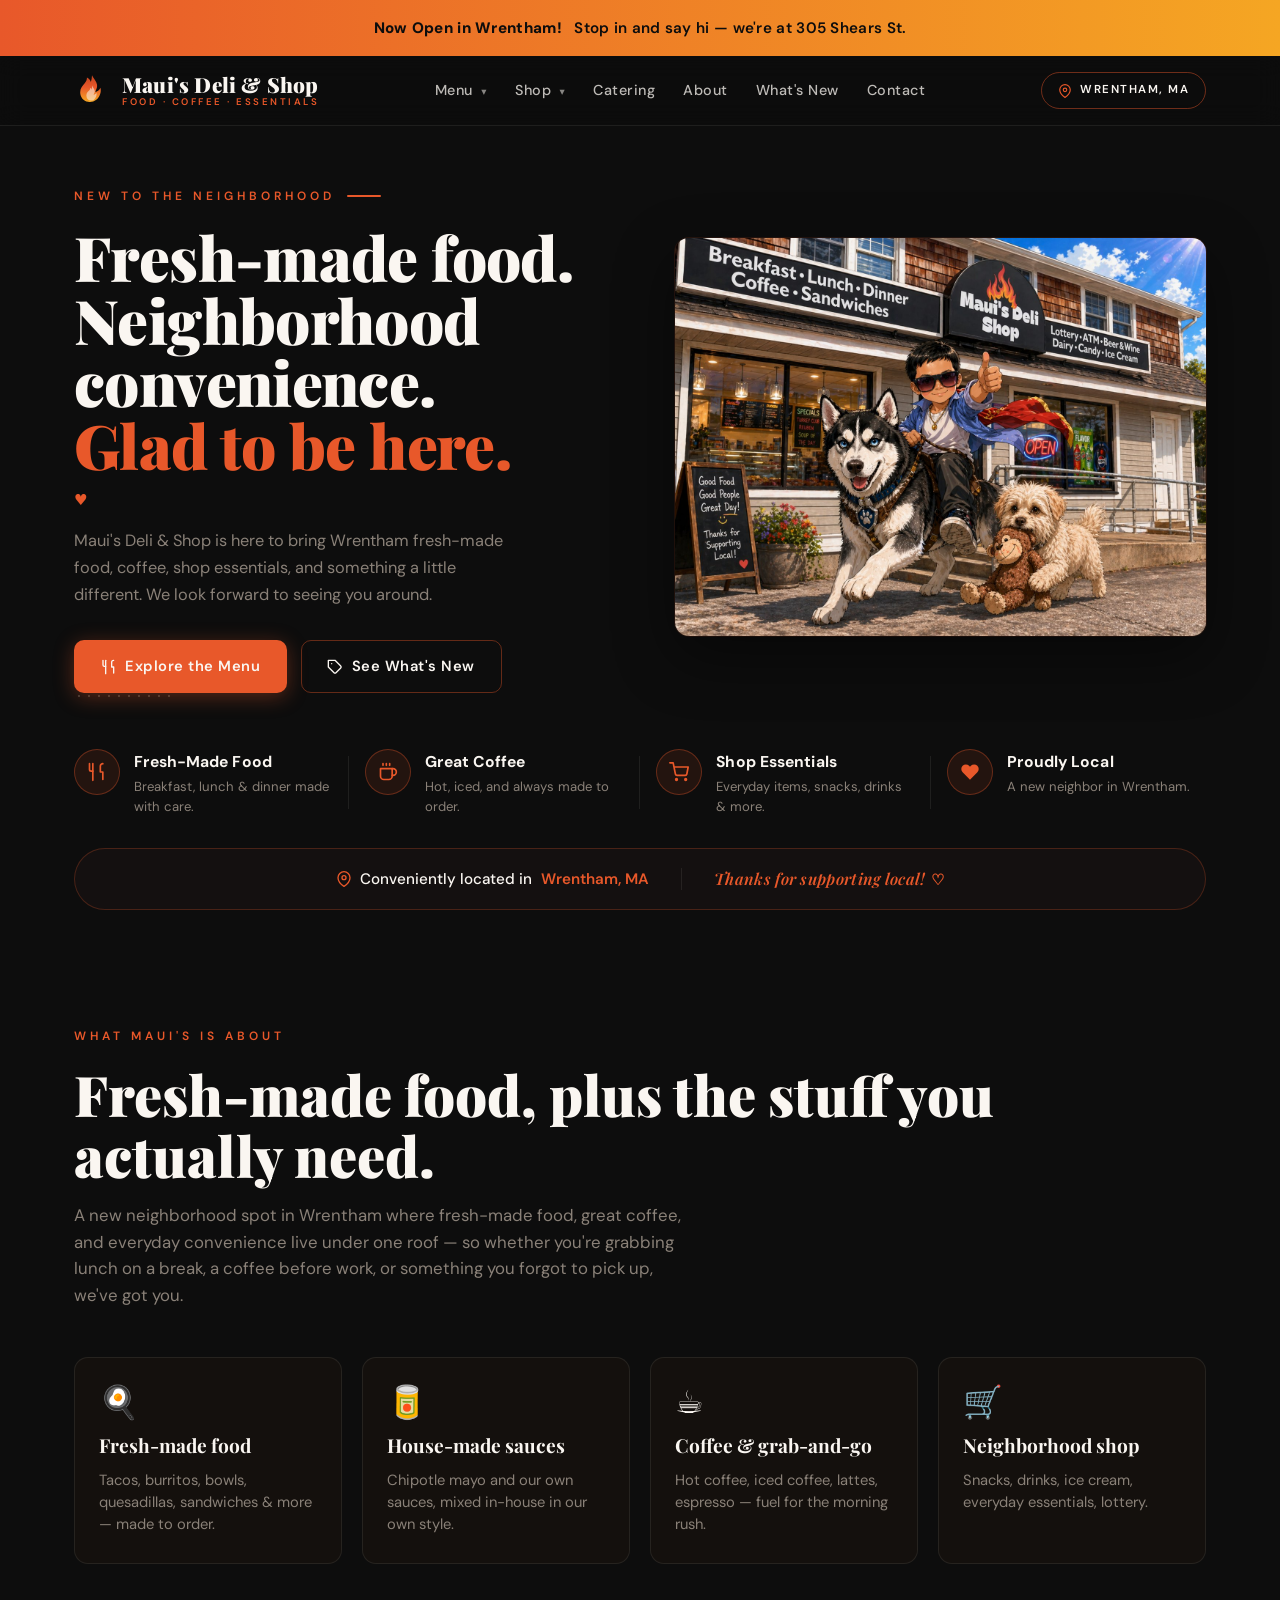
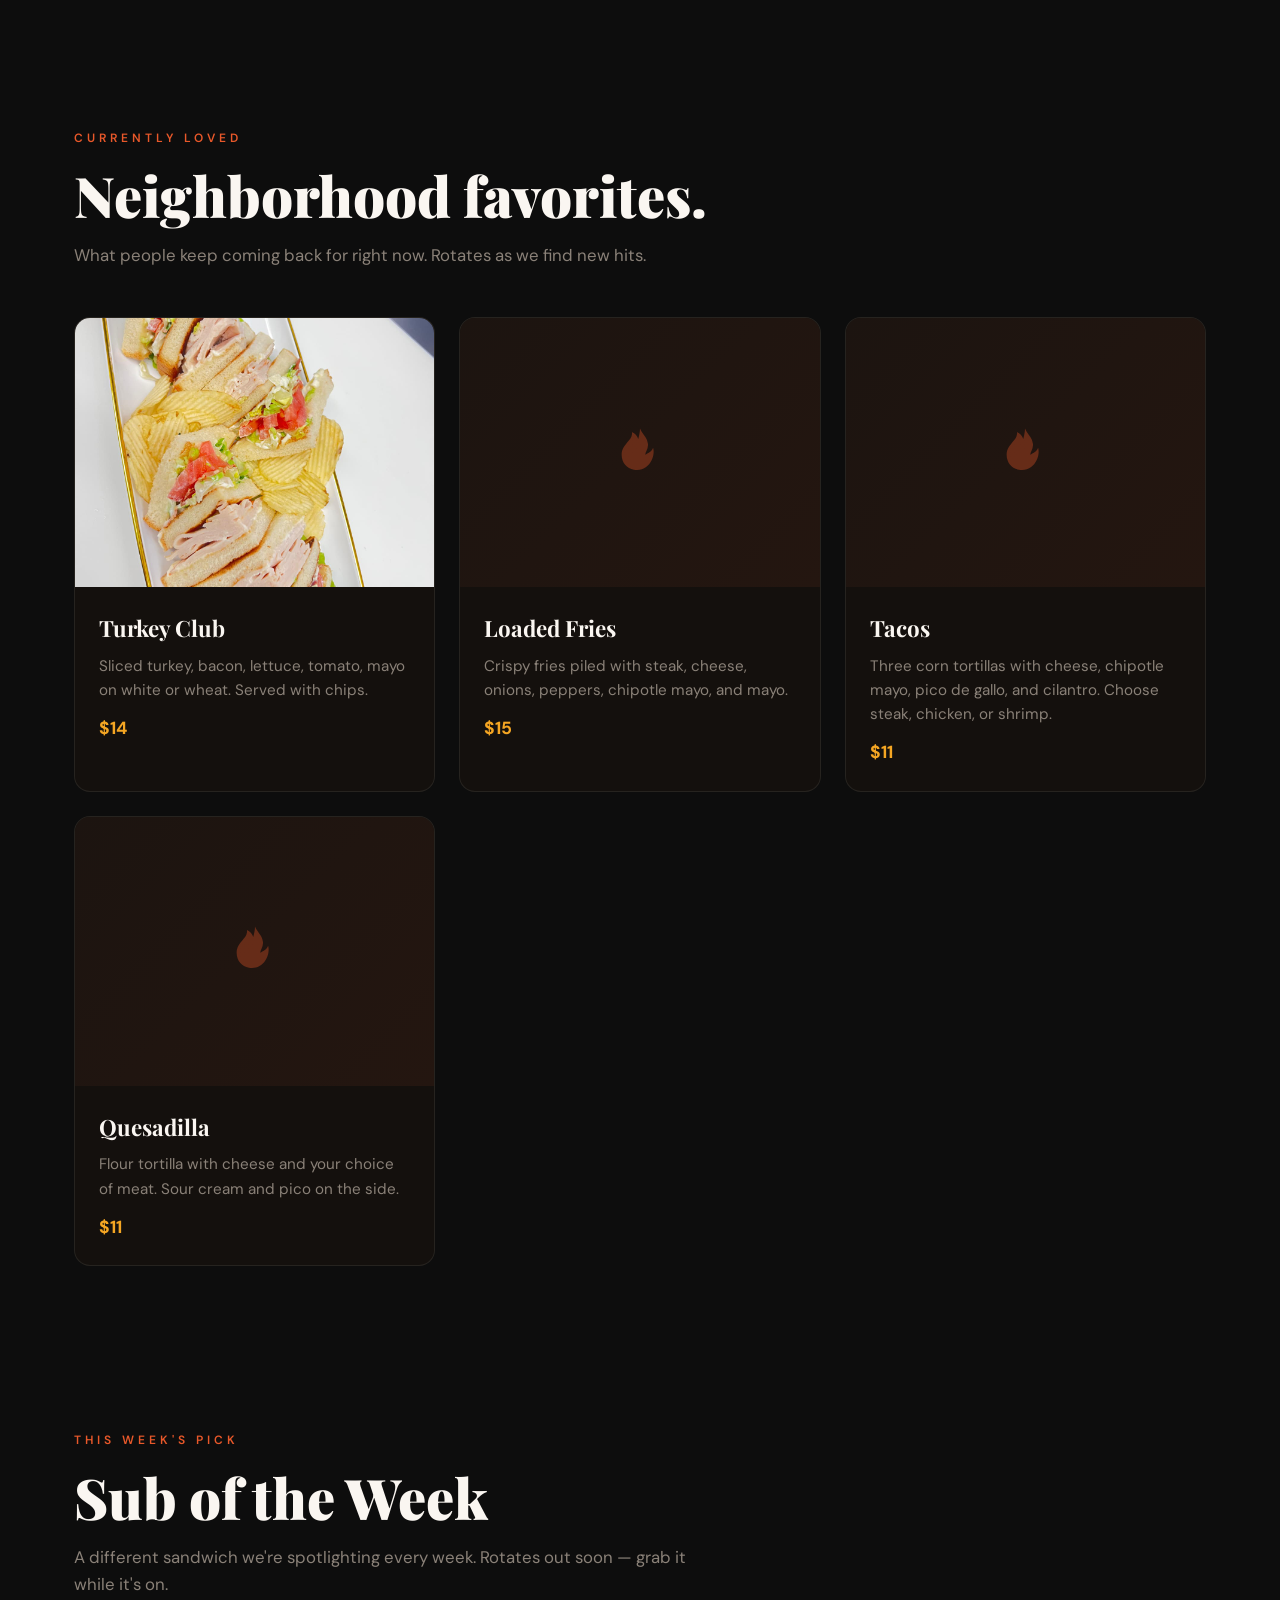
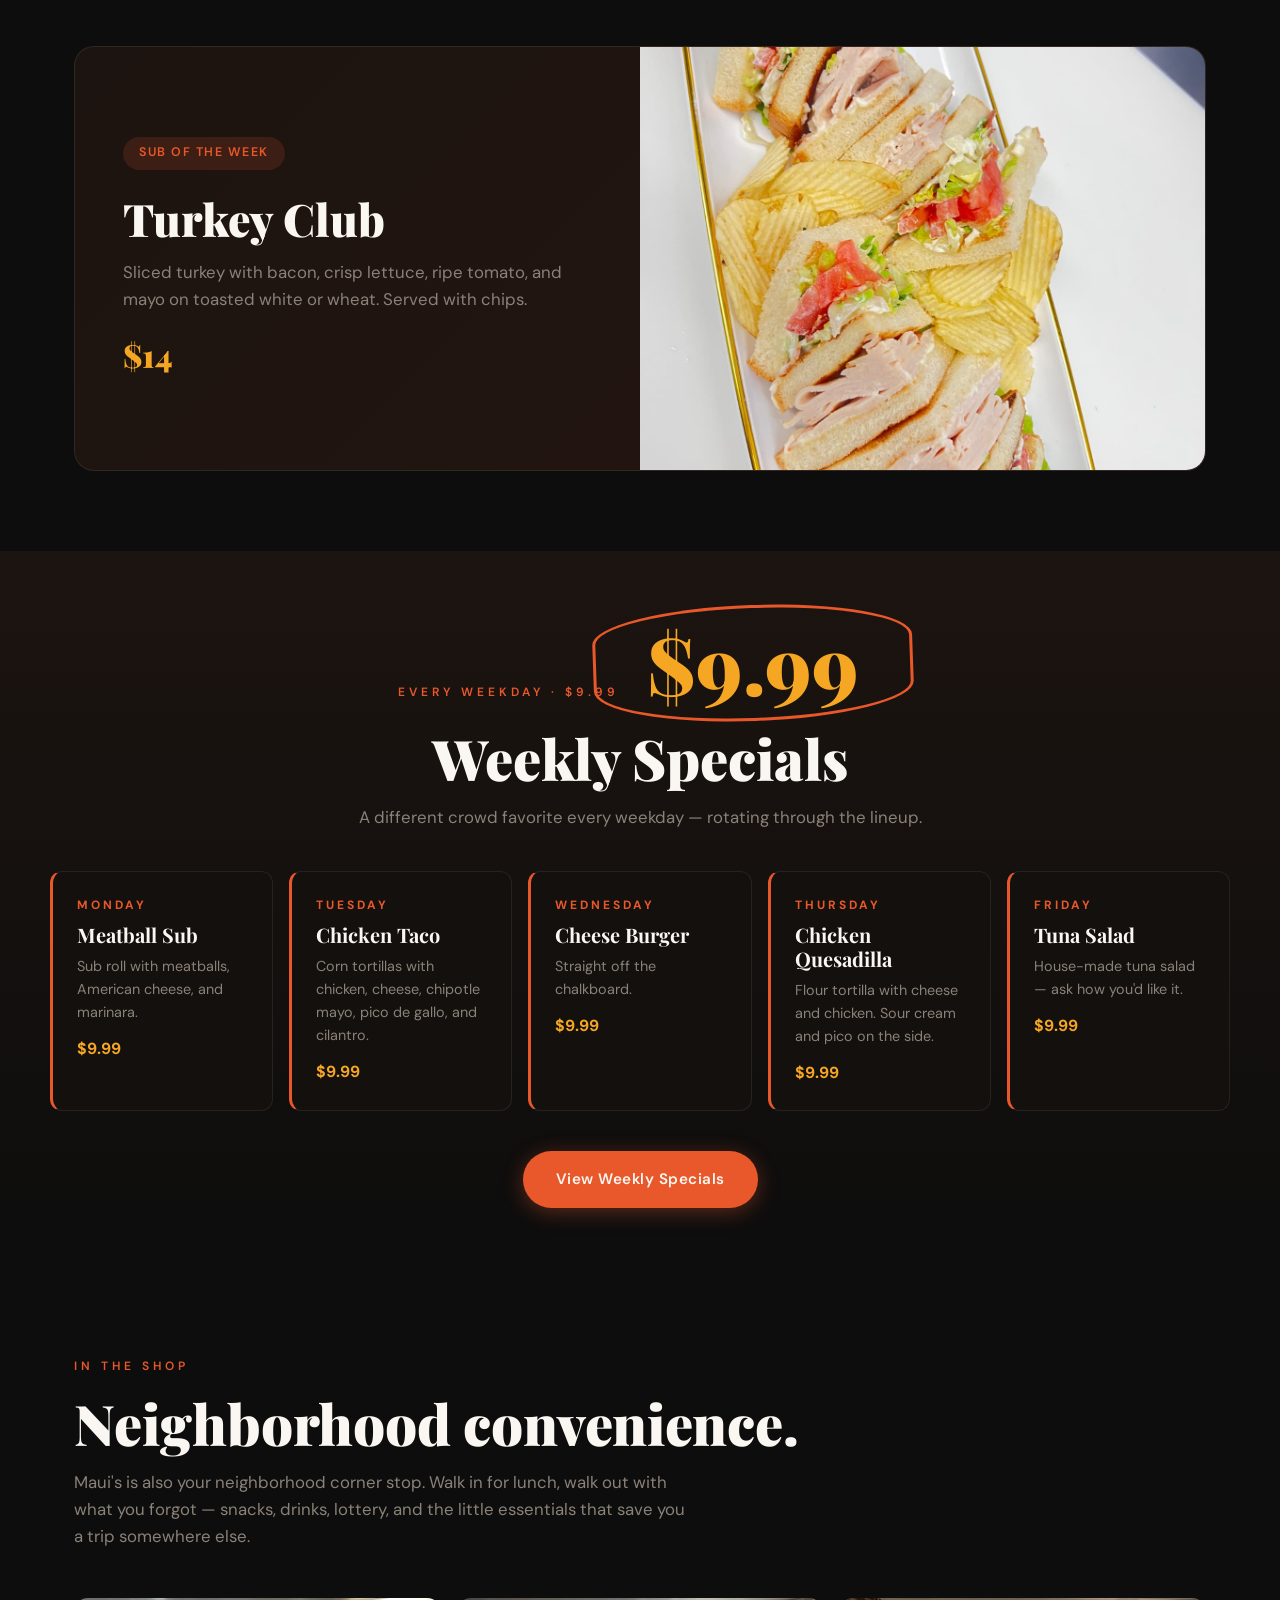
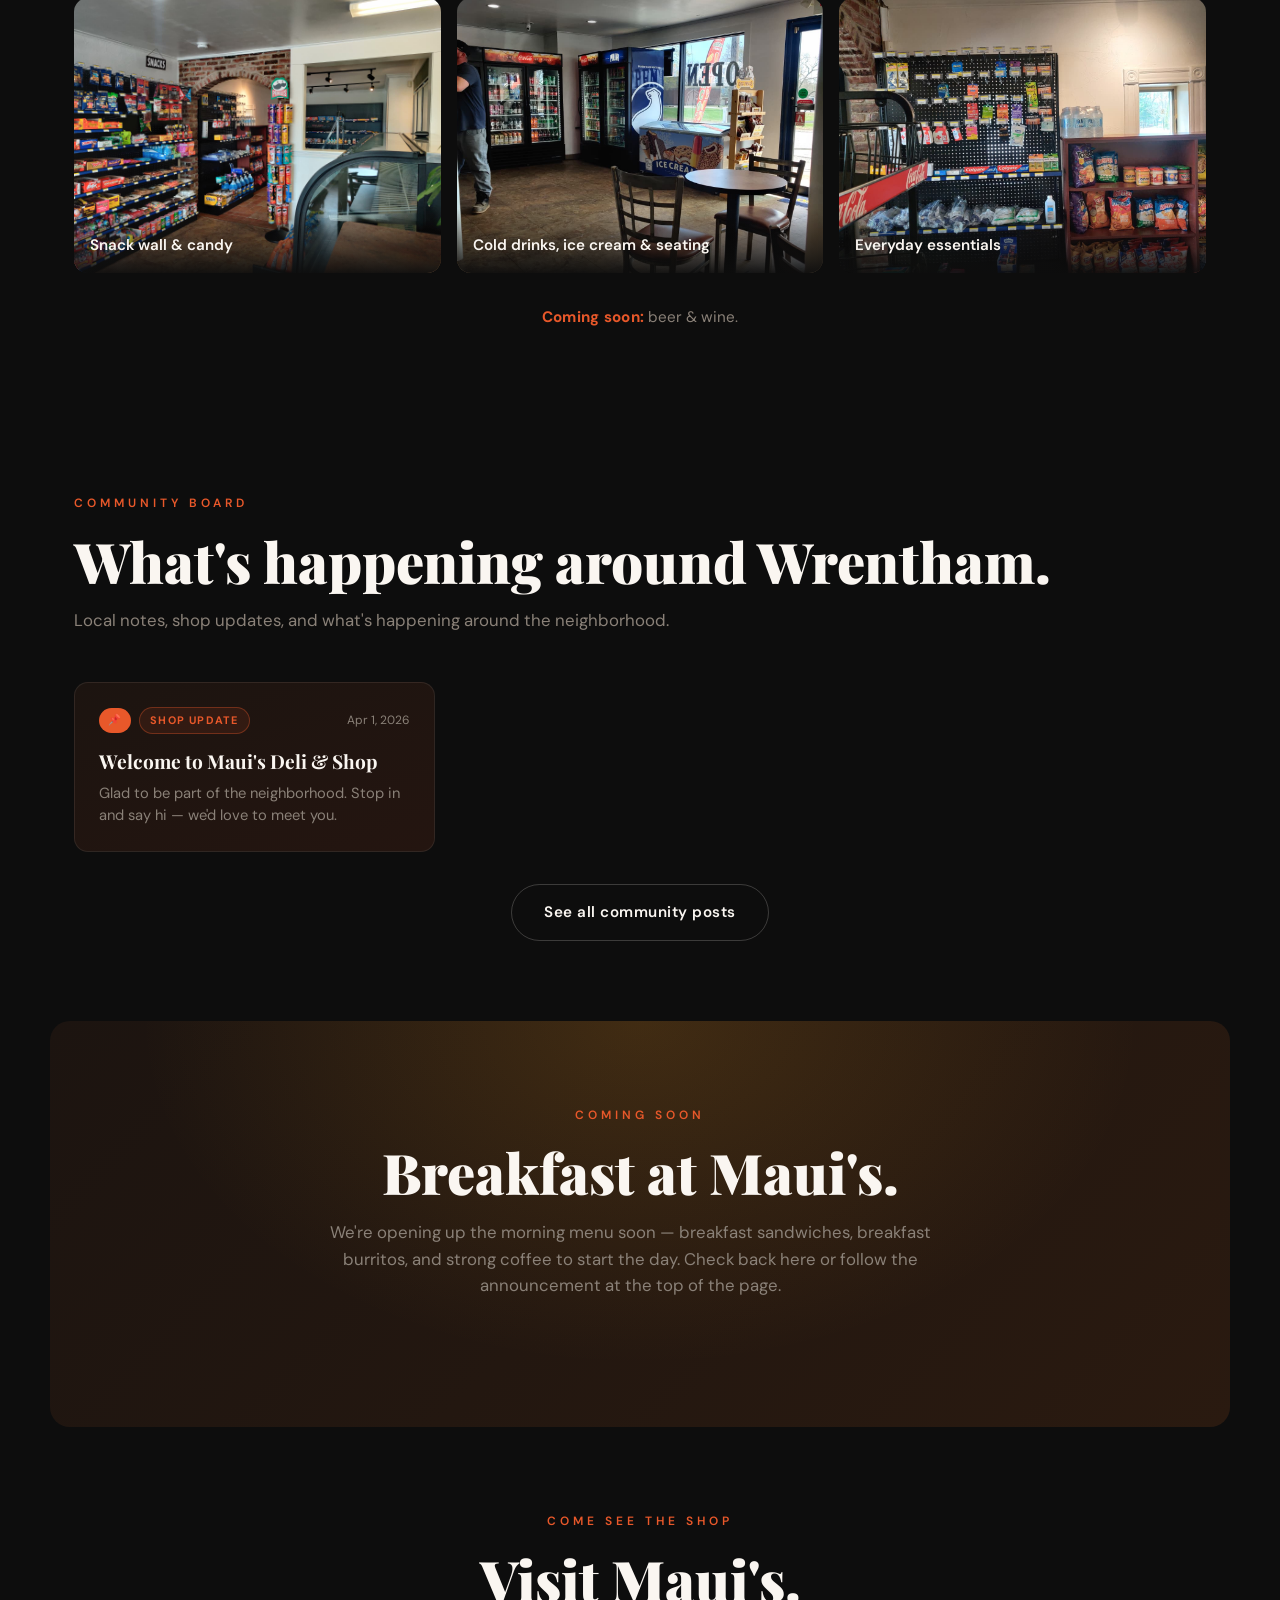
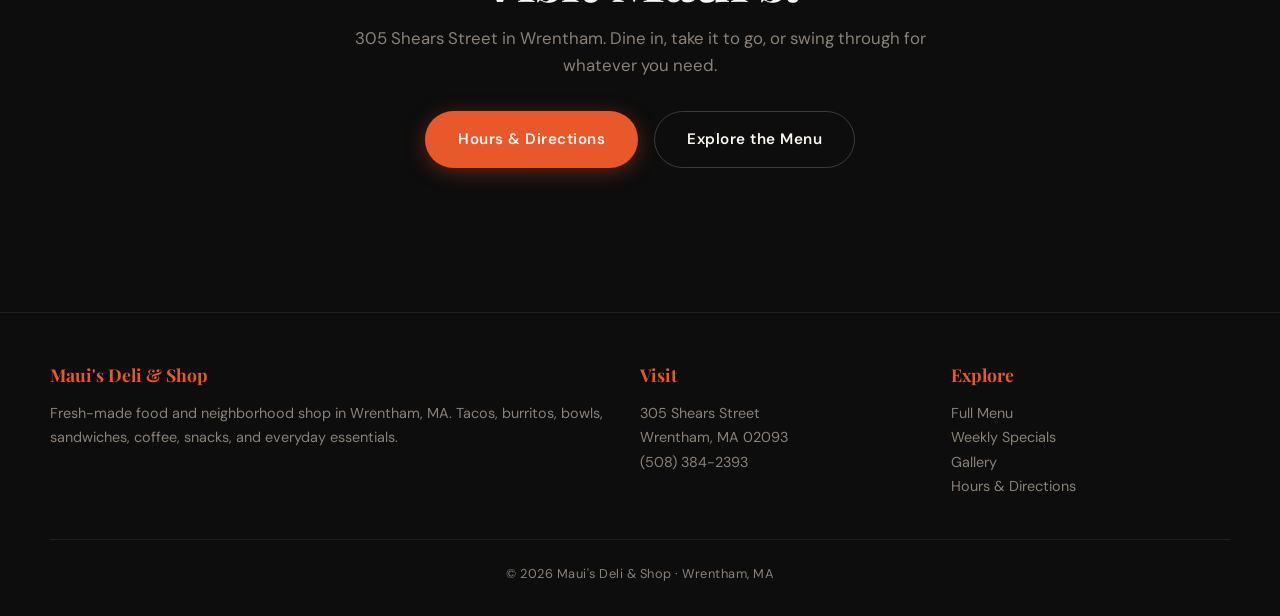
==== commit 932024c9: "Add files via upload" ====
--- a/index.html
+++ b/index.html
@@ -232,7 +232,7 @@
 </section>
 
 <!-- FEATURED / CURRENTLY LOVED -->
-<section class="block">
+<section class="block" data-section="featured">
   <span class="eyebrow">Currently Loved</span>
   <h2 class="section-title">Neighborhood favorites.</h2>
   <p class="section-lede">What people keep coming back for right now. Rotates as we find new hits.</p>
@@ -240,7 +240,7 @@
 </section>
 
 <!-- SUB OF THE WEEK -->
-<section class="block">
+<section class="block" data-section="subOfWeek">
   <span class="eyebrow">This Week's Pick</span>
   <h2 class="section-title">Sub of the Week</h2>
   <p class="section-lede">A different sandwich we're spotlighting every week. Rotates out soon — grab it while it's on.</p>
@@ -248,7 +248,7 @@
 </section>
 
 <!-- WEEKLY SPECIALS PREVIEW -->
-<section class="specials-wrap">
+<section class="specials-wrap" data-section="specials">
   <div class="specials-banner">
     <span class="eyebrow">Every Weekday · $9.99</span>
     <div class="price-flash">$9.99</div>
@@ -262,7 +262,7 @@
 </section>
 
 <!-- IN THE SHOP -->
-<section class="block" id="shop">
+<section class="block" id="shop" data-section="shop">
   <span class="eyebrow">In the Shop</span>
   <h2 class="section-title">Neighborhood convenience.</h2>
   <p class="section-lede">
@@ -288,8 +288,19 @@
   </p>
 </section>
 
+<!-- COMMUNITY BOARD -->
+<section class="block" id="community" data-section="community">
+  <span class="eyebrow">Community Board</span>
+  <h2 class="section-title">What's happening around Wrentham.</h2>
+  <p class="section-lede">Local notes, shop updates, and what's happening around the neighborhood.</p>
+  <div id="community-board"></div>
+  <div class="community-footer">
+    <a href="specials.html#community" class="btn btn-ghost">See all community posts</a>
+  </div>
+</section>
+
 <!-- BREAKFAST COMING SOON -->
-<section class="block breakfast-tease" id="breakfast">
+<section class="block breakfast-tease" id="breakfast" data-section="breakfastComingSoon">
   <div class="breakfast-tease-inner">
     <span class="eyebrow">Coming Soon</span>
     <h2 class="section-title">Breakfast at Maui's.</h2>
@@ -344,6 +355,7 @@
   </div>
   <div class="footer-bottom">© <span id="year"></span> Maui's Deli &amp; Shop · Wrentham, MA</div>
 </footer>
+
 <script src="https://identity.netlify.com/v1/netlify-identity-widget.js"></script>
 <script src="assets/site.js"></script>
 <script>
@@ -351,6 +363,8 @@
   renderSubOfWeek('sub-of-week');
   renderFeatured('featured-dishes', 4);
   renderSpecials('specials');
+  renderCommunityBoard('community-board', { limit: 3, layout: 'grid' });
+  applySettings();
   document.getElementById('year').textContent = new Date().getFullYear();
 </script>
 </body>
--- a/assets/styles.css
+++ b/assets/styles.css
@@ -1451,3 +1451,183 @@
   .local-bar-divider { display: none; }
   .local-bar-thanks { font-size: 0.95rem; }
 }
+
+/* ============================================================
+   COMMUNITY BOARD
+   ============================================================ */
+.community-grid {
+  display: grid;
+  grid-template-columns: repeat(3, 1fr);
+  gap: 1.5rem;
+  margin-top: 2rem;
+}
+
+.community-card {
+  background: linear-gradient(160deg, #1c1410 0%, #241510 100%);
+  border: 1px solid var(--border-soft);
+  border-radius: 14px;
+  padding: 1.5rem;
+  display: flex;
+  flex-direction: column;
+  position: relative;
+  transition: transform 0.25s, border-color 0.25s, box-shadow 0.25s;
+}
+
+.community-card:hover {
+  transform: translateY(-3px);
+  border-color: rgba(232, 88, 42, 0.35);
+  box-shadow: 0 10px 30px rgba(0, 0, 0, 0.35);
+}
+
+.community-card-head {
+  display: flex;
+  align-items: center;
+  gap: 0.5rem;
+  flex-wrap: wrap;
+  margin-bottom: 0.9rem;
+}
+
+.community-card-tag {
+  display: inline-block;
+  font-size: 0.68rem;
+  font-weight: 700;
+  letter-spacing: 1.2px;
+  text-transform: uppercase;
+  color: var(--fire-orange);
+  background: rgba(232, 88, 42, 0.1);
+  border: 1px solid rgba(232, 88, 42, 0.35);
+  padding: 0.25rem 0.65rem;
+  border-radius: 100px;
+}
+
+.community-card-pin {
+  display: inline-flex;
+  align-items: center;
+  gap: 0.25rem;
+  font-size: 0.65rem;
+  font-weight: 700;
+  letter-spacing: 1.2px;
+  text-transform: uppercase;
+  color: var(--cream);
+  background: var(--fire-orange);
+  padding: 0.25rem 0.55rem;
+  border-radius: 100px;
+}
+
+.community-card-date {
+  margin-left: auto;
+  font-size: 0.75rem;
+  color: var(--warm-gray);
+}
+
+.community-card-image {
+  border-radius: 10px;
+  overflow: hidden;
+  aspect-ratio: 16 / 9;
+  margin-bottom: 0.9rem;
+  background: #14100d;
+}
+
+.community-card-image img {
+  width: 100%;
+  height: 100%;
+  object-fit: cover;
+  display: block;
+}
+
+.community-card h3 {
+  font-family: 'Playfair Display', serif;
+  font-weight: 700;
+  font-size: 1.2rem;
+  line-height: 1.25;
+  margin: 0 0 0.55rem;
+  color: var(--cream);
+}
+
+.community-card p {
+  font-size: 0.92rem;
+  color: var(--warm-gray);
+  line-height: 1.55;
+  margin: 0;
+  flex: 1;
+}
+
+.community-card-cta {
+  display: inline-block;
+  margin-top: 1rem;
+  color: var(--fire-orange);
+  font-size: 0.85rem;
+  font-weight: 600;
+  text-decoration: none;
+  padding-bottom: 2px;
+  border-bottom: 1px solid rgba(232, 88, 42, 0.35);
+  align-self: flex-start;
+  transition: border-color 0.2s;
+}
+
+.community-card-cta:hover {
+  border-color: var(--fire-orange);
+}
+
+.community-empty {
+  text-align: center;
+  color: var(--warm-gray);
+  padding: 2rem;
+  font-style: italic;
+}
+
+.community-footer {
+  text-align: center;
+  margin-top: 2rem;
+}
+
+/* What's New page — list layout with more detail */
+.community-list {
+  display: grid;
+  grid-template-columns: 1fr;
+  gap: 1rem;
+  max-width: 780px;
+  margin: 2rem auto 0;
+}
+
+.community-list .community-card {
+  flex-direction: row;
+  align-items: flex-start;
+  gap: 1.25rem;
+  padding: 1.25rem 1.5rem;
+}
+
+.community-list .community-card-image {
+  aspect-ratio: 1 / 1;
+  width: 120px;
+  flex-shrink: 0;
+  margin-bottom: 0;
+}
+
+.community-list .community-card-body {
+  flex: 1;
+  display: flex;
+  flex-direction: column;
+}
+
+/* Coming Soon badge on menu items */
+.coming-soon-badge {
+  display: inline-block;
+  font-size: 0.65rem;
+  font-weight: 700;
+  letter-spacing: 1.2px;
+  text-transform: uppercase;
+  color: var(--fire-orange);
+  background: rgba(232, 88, 42, 0.12);
+  border: 1px solid rgba(232, 88, 42, 0.4);
+  padding: 0.2rem 0.55rem;
+  border-radius: 100px;
+  margin-left: 0.5rem;
+  vertical-align: middle;
+}
+
+@media (max-width: 820px) {
+  .community-grid { grid-template-columns: 1fr; }
+  .community-list .community-card { flex-direction: column; }
+  .community-list .community-card-image { width: 100%; aspect-ratio: 16 / 9; }
+}
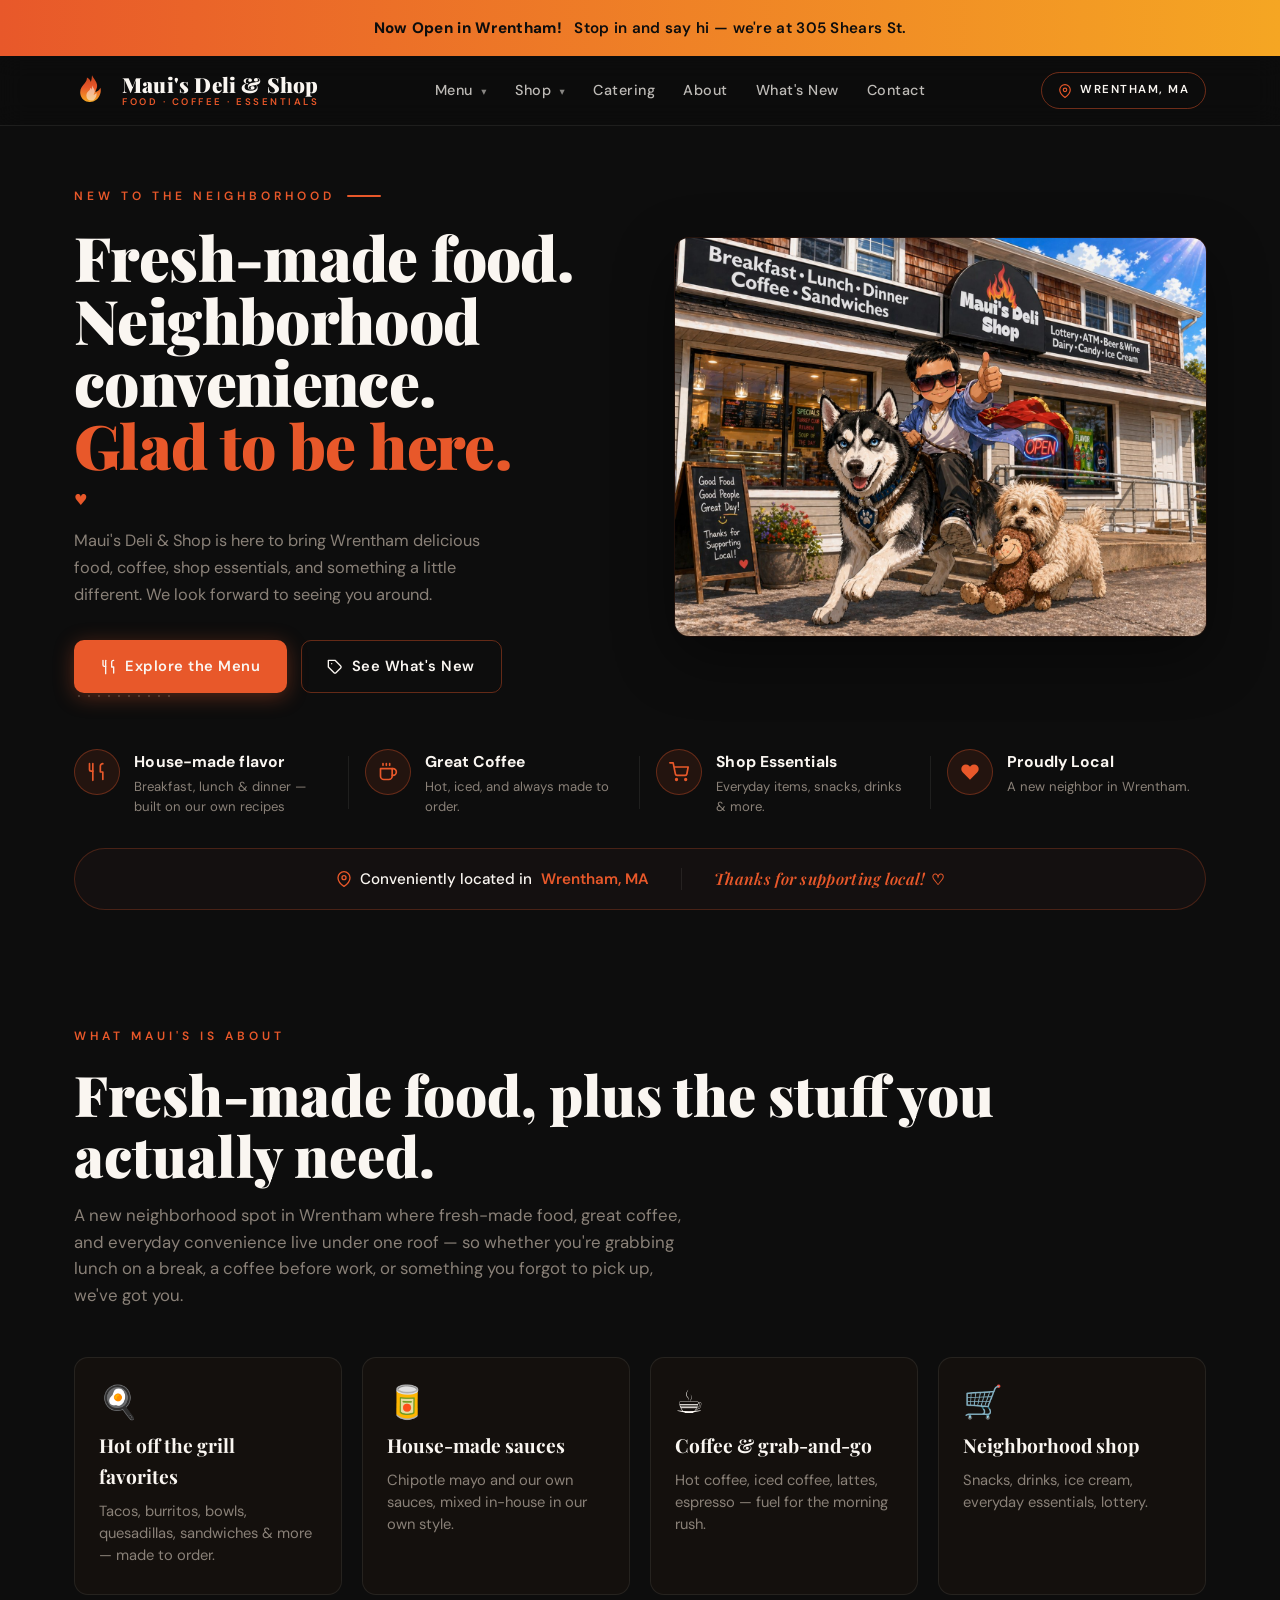
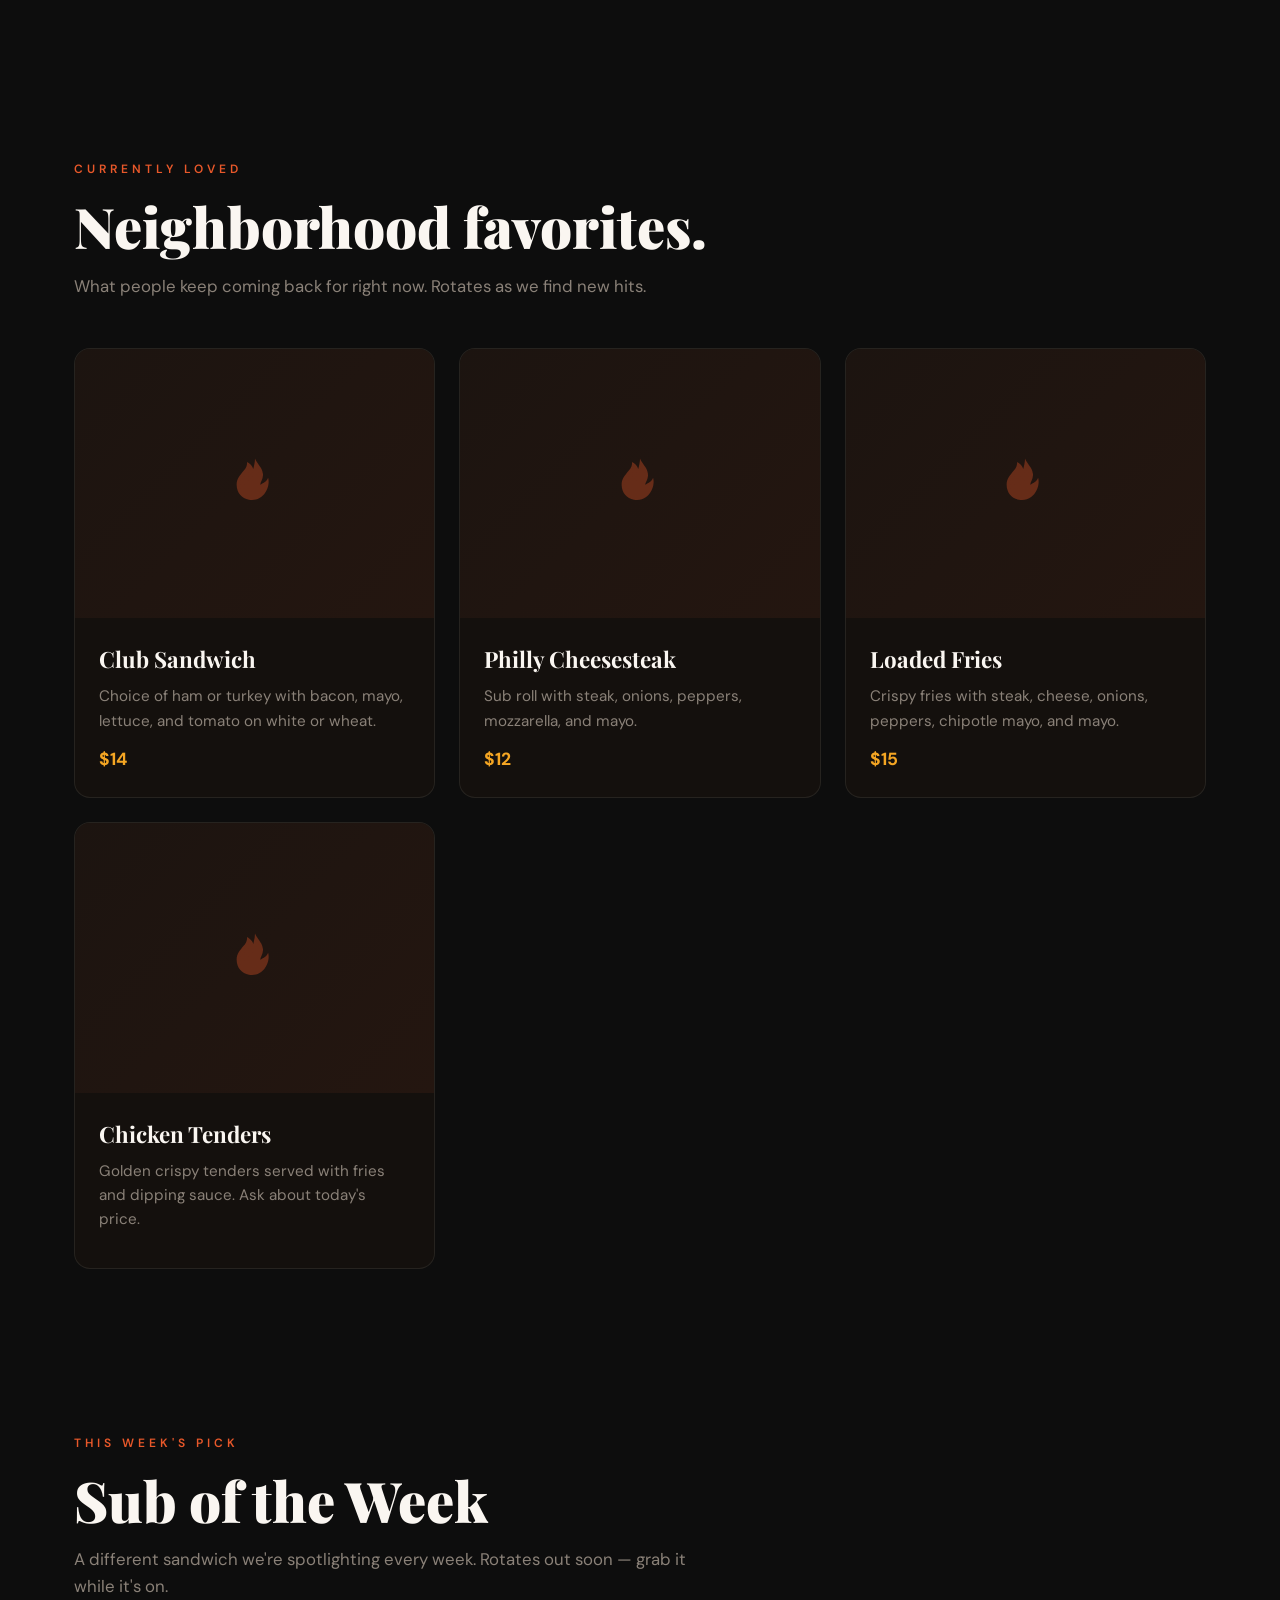
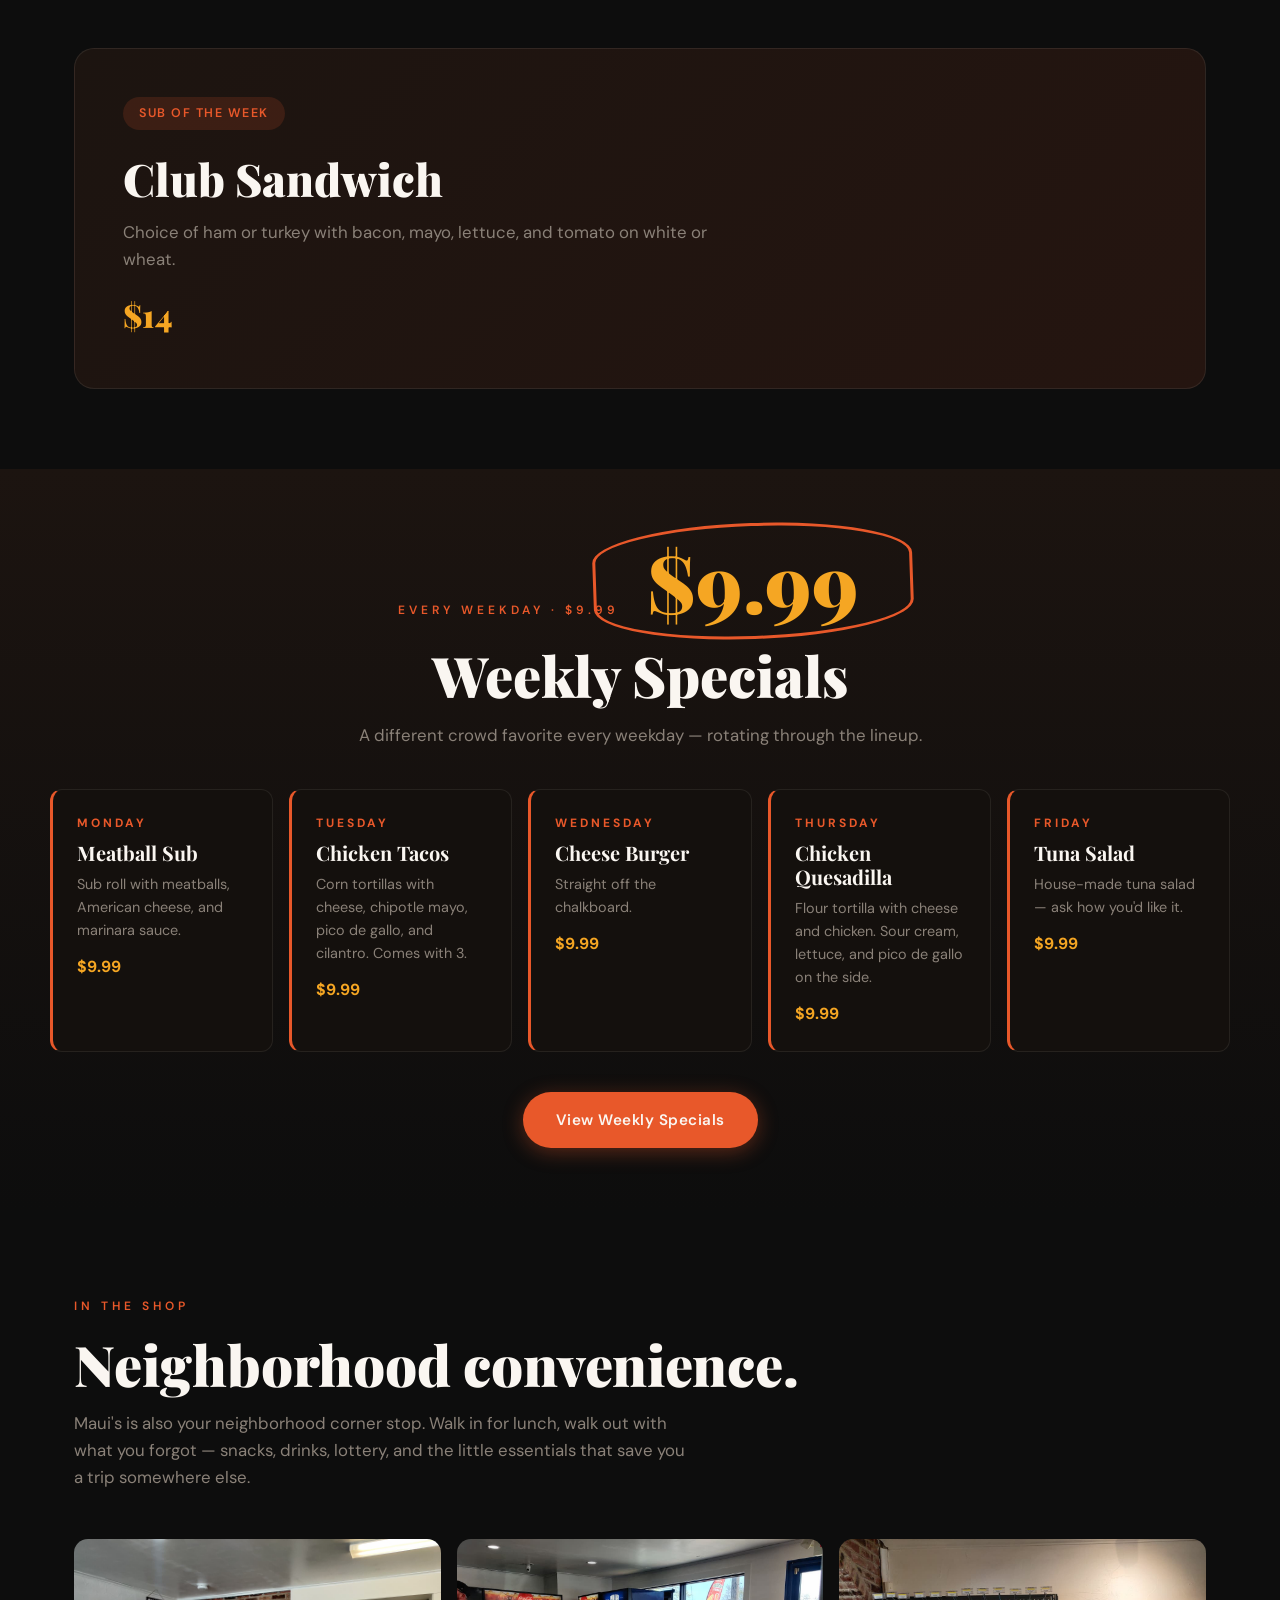
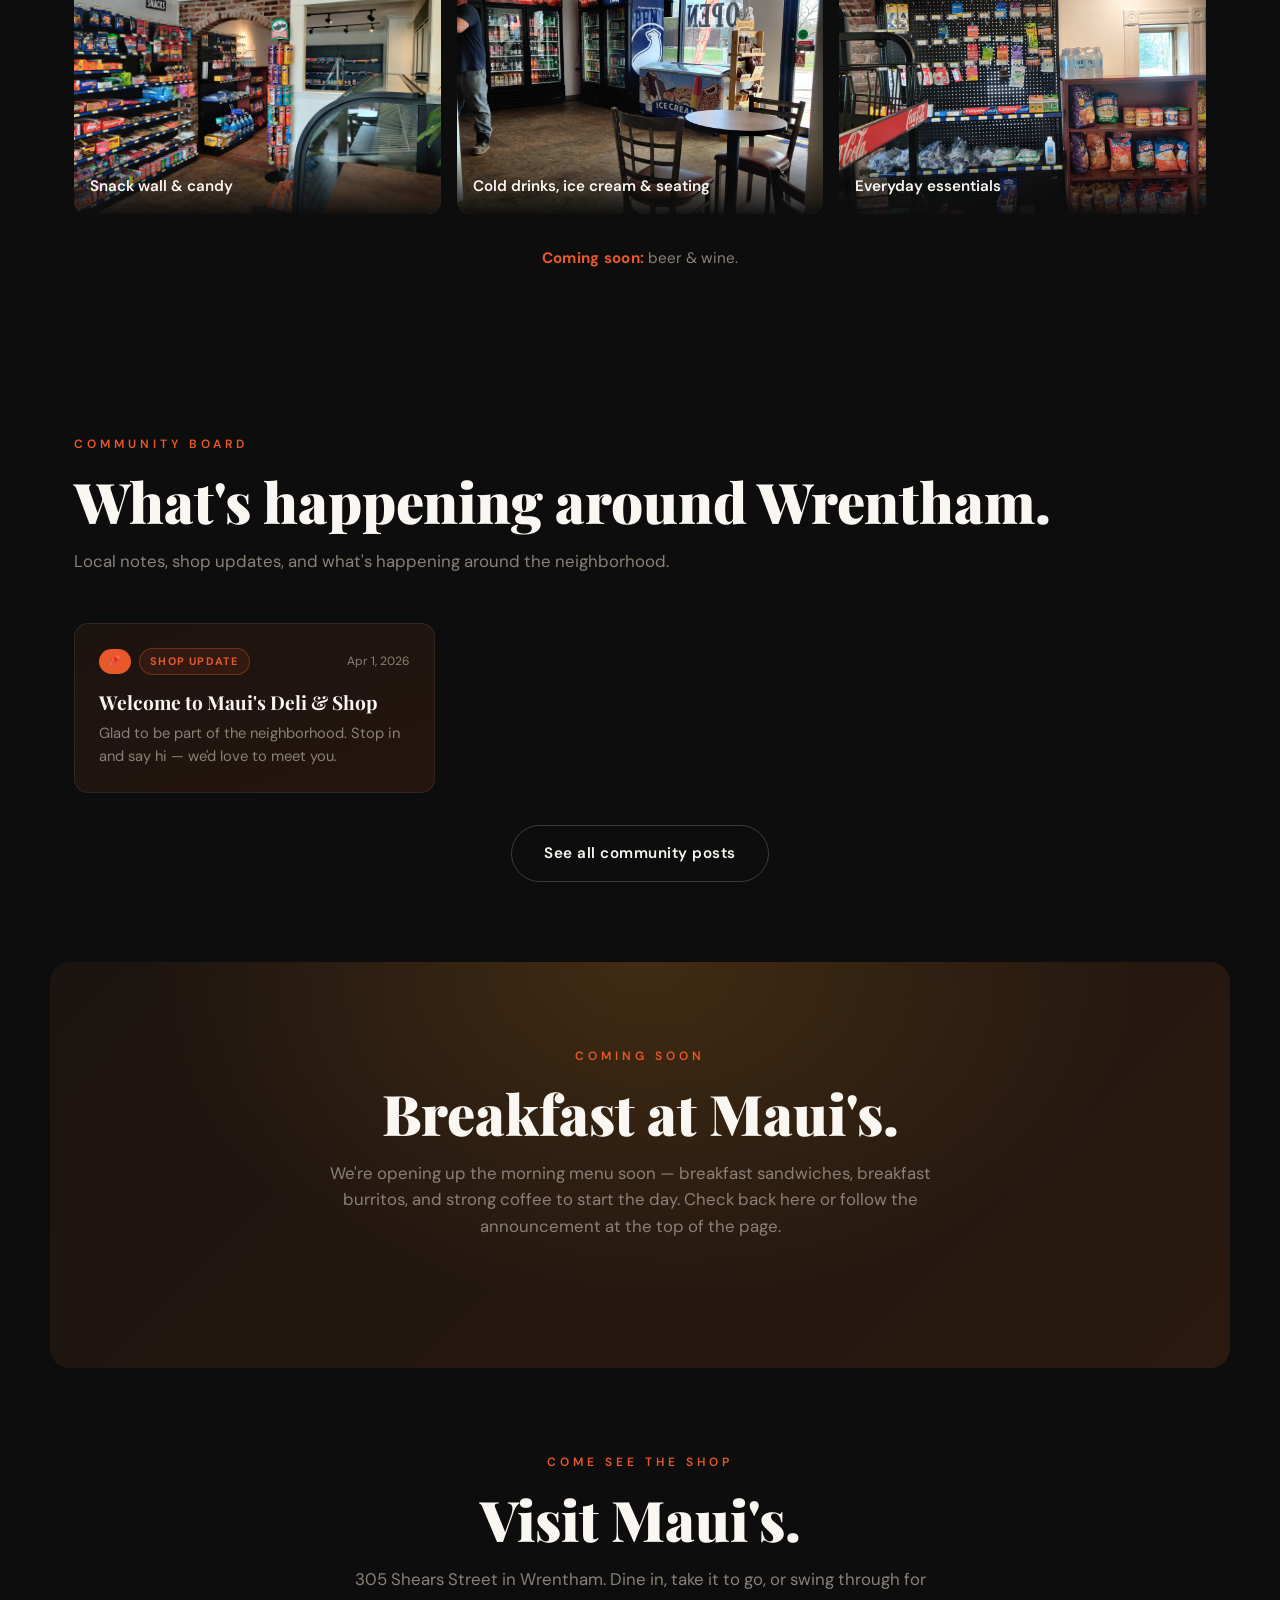
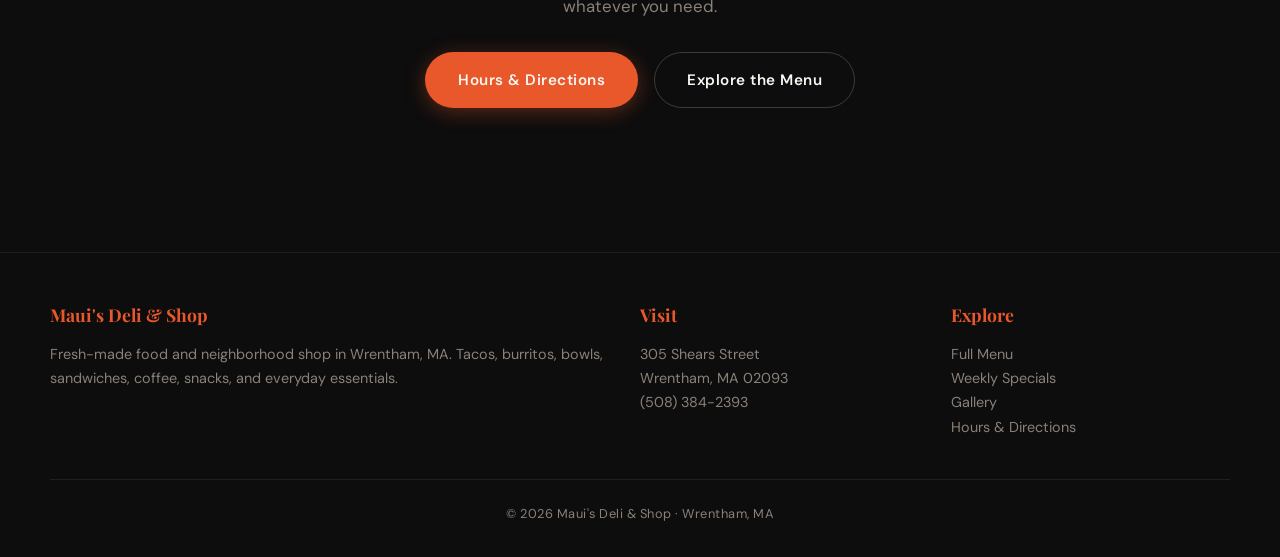
==== commit e392da77: "Add files via upload" ====
--- a/index.html
+++ b/index.html
@@ -98,7 +98,7 @@
       </h1>
       <div class="heart-divider" aria-hidden="true">♥</div>
       <p class="hero-split-lede">
-        Maui's Deli &amp; Shop is here to bring Wrentham fresh-made food, coffee, shop essentials,
+        Maui's Deli &amp; Shop is here to bring Wrentham delicious food, coffee, shop essentials,
         and something a little different. We look forward to seeing you around.
       </p>
       <div class="hero-split-cta">
@@ -137,8 +137,8 @@
         </svg>
       </div>
       <div class="feature-strip-text">
-        <h4>Fresh-Made Food</h4>
-        <p>Breakfast, lunch &amp; dinner made with care.</p>
+        <h4>House-made flavor</h4>
+        <p>Breakfast, lunch &amp; dinner — built on our own recipes</p>
       </div>
     </div>
     <div class="feature-strip-item">
@@ -210,7 +210,7 @@
   <div class="pillar-grid">
     <div class="pillar">
       <div class="pillar-icon">🍳</div>
-      <h3>Fresh-made food</h3>
+      <h3>Hot off the grill favorites</h3>
       <p>Tacos, burritos, bowls, quesadillas, sandwiches &amp; more — made to order.</p>
     </div>
     <div class="pillar">
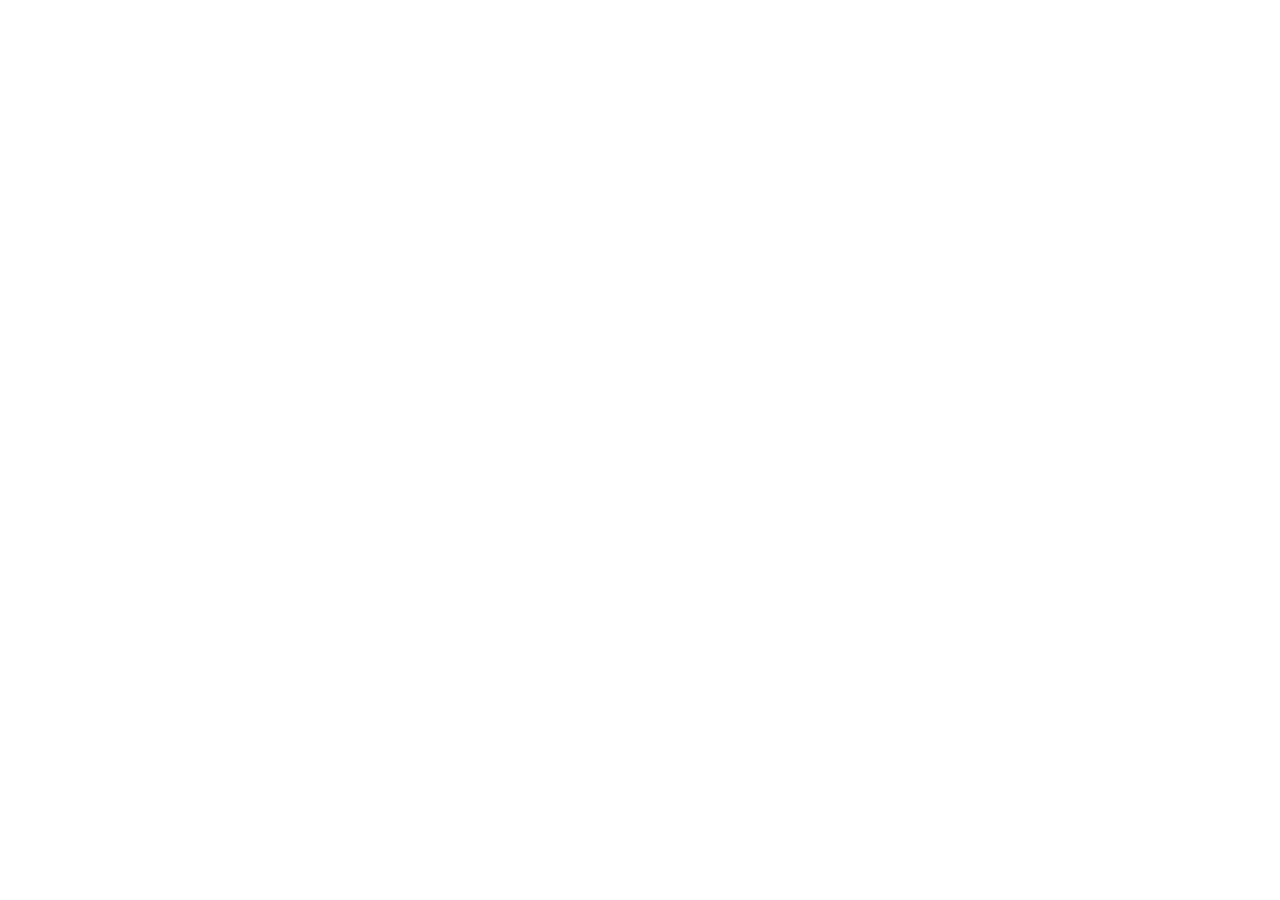
==== commit d268dfe1: "Add files via upload" ====
--- a/index.html
+++ b/index.html
@@ -3,369 +3,21 @@
 <head>
 <meta charset="UTF-8">
 <meta name="viewport" content="width=device-width, initial-scale=1">
-<title>Maui's Deli &amp; Shop — Fresh-made food &amp; neighborhood shop · Wrentham, MA</title>
-<meta name="description" content="Maui's Deli & Shop is Wrentham's new local food spot and neighborhood shop. Fresh-made food, coffee, shop essentials, snacks, and everyday convenience items. 305 Shears Street.">
-<meta name="theme-color" content="#0d0d0d">
-
-<!-- Open Graph -->
-<meta property="og:title" content="Maui's Deli &amp; Shop — Wrentham, MA">
-<meta property="og:description" content="New to the neighborhood. Fresh-made food, coffee, shop essentials, and something a little different. Glad to be here.">
-<meta property="og:type" content="restaurant.restaurant">
-<meta property="og:url" content="https://mauisdeli.com/">
-<meta property="og:image" content="https://mauisdeli.com/assets/images/storefront-hero.png">
-<meta property="og:image:alt" content="Maui's Deli & Shop storefront illustration in Wrentham, MA">
-
-<!-- Twitter Card -->
-<meta name="twitter:card" content="summary_large_image">
-<meta name="twitter:title" content="Maui's Deli &amp; Shop — Wrentham, MA">
-<meta name="twitter:description" content="New to the neighborhood. Fresh-made food, coffee, shop essentials, and something a little different.">
-<meta name="twitter:image" content="https://mauisdeli.com/assets/images/storefront-hero.png">
-
-<link rel="icon" type="image/svg+xml" href="assets/images/flame.svg">
-<link rel="preconnect" href="https://fonts.googleapis.com">
-<link rel="preconnect" href="https://fonts.gstatic.com" crossorigin>
-<link href="https://fonts.googleapis.com/css2?family=Playfair+Display:wght@700;900&family=DM+Sans:wght@400;500;600;700&display=swap" rel="stylesheet">
-<link rel="stylesheet" href="assets/styles.css">
-
-<!-- Local business structured data -->
-<script type="application/ld+json">
-{
-  "@context": "https://schema.org",
-  "@type": ["Restaurant", "ConvenienceStore"],
-  "name": "Maui's Deli & Shop",
-  "alternateName": "Maui's",
-  "image": "https://mauisdeli.com/assets/images/storefront-hero.png",
-  "description": "Local food spot and neighborhood shop in Wrentham, MA. Fresh-made tacos, burritos, bowls, quesadillas, sandwiches, coffee, snacks, and everyday essentials.",
-  "address": {
-    "@type": "PostalAddress",
-    "streetAddress": "305 Shears St",
-    "addressLocality": "Wrentham",
-    "addressRegion": "MA",
-    "postalCode": "02093",
-    "addressCountry": "US"
-  },
-  "telephone": "+1-508-384-2393",
-  "servesCuisine": "American, Tacos, Burritos, Sandwiches, Breakfast, Coffee",
-  "priceRange": "$",
-  "url": "https://mauisdeli.com"
-}
-</script>
+<title>Maui's Office</title>
+<link rel="icon" href="data:,">
 </head>
 <body>
 
-<!-- Community note strip -->
-<div id="announcement" class="note-strip"></div>
+<!-- Netlify Identity widget — handles owner login for the admin area. -->
+<script src="https://identity.netlify.com/v1/netlify-identity-widget.js"></script>
 
-<!-- NAV -->
-<nav class="nav">
-  <div class="nav-inner">
-    <a href="index.html" class="nav-brand" aria-label="Maui's Deli & Shop — home">
-      <img src="assets/images/flame.svg" alt="" width="36" height="36">
-      <span class="nav-brand-text">
-        <span class="nav-brand-name">Maui's Deli &amp; Shop</span>
-        <span class="nav-brand-sub">Food · Coffee · Essentials</span>
-      </span>
-    </a>
-    <button class="nav-toggle" aria-label="Menu">☰</button>
-    <ul class="nav-links">
-      <li><a href="menu.html">Menu <span class="caret">▾</span></a></li>
-      <li><a href="index.html#shop">Shop <span class="caret">▾</span></a></li>
-      <li><a href="contact.html#catering">Catering</a></li>
-      <li><a href="index.html#about">About</a></li>
-      <li><a href="specials.html">What's New</a></li>
-      <li><a href="contact.html">Contact</a></li>
-    </ul>
-    <a href="contact.html" class="nav-location" aria-label="Visit us in Wrentham, MA">
-      <svg viewBox="0 0 24 24" fill="none" stroke="currentColor" stroke-width="2" stroke-linecap="round" stroke-linejoin="round" aria-hidden="true">
-        <path d="M21 10c0 7-9 13-9 13s-9-6-9-13a9 9 0 0 1 18 0z"/>
-        <circle cx="12" cy="10" r="3"/>
-      </svg>
-      <span class="nav-location-label">Wrentham, MA</span>
-    </a>
-  </div>
-</nav>
+<!-- Decap CMS powered by Netlify Identity + Git Gateway. Version pinned. -->
+<script src="https://unpkg.com/decap-cms@3.11.0/dist/decap-cms.js"></script>
 
-<!-- HERO — split layout: copy left, storefront illustration right -->
-<header class="hero hero-split" id="hero">
-  <div class="hero-split-inner">
-    <div class="hero-split-copy">
-      <span class="hero-eyebrow">New to the Neighborhood</span>
-      <h1>
-        <span class="line">Fresh-made food.</span>
-        <span class="line">Neighborhood</span>
-        <span class="line">convenience.</span>
-        <span class="accent-line">Glad to be here.</span>
-      </h1>
-      <div class="heart-divider" aria-hidden="true">♥</div>
-      <p class="hero-split-lede">
-        Maui's Deli &amp; Shop is here to bring Wrentham delicious food, coffee, shop essentials,
-        and something a little different. We look forward to seeing you around.
-      </p>
-      <div class="hero-split-cta">
-        <a href="menu.html" class="btn btn-primary">
-          <svg viewBox="0 0 24 24" fill="none" stroke="currentColor" stroke-width="2" stroke-linecap="round" stroke-linejoin="round" aria-hidden="true">
-            <path d="M3 2v7c0 1.1.9 2 2 2h2v11"/>
-            <path d="M7 11V2"/>
-            <path d="M19 2c-1.5 0-3 1.5-3 3v7h3v9"/>
-          </svg>
-          Explore the Menu
-        </a>
-        <a href="specials.html" class="btn btn-ghost">
-          <svg viewBox="0 0 24 24" fill="none" stroke="currentColor" stroke-width="2" stroke-linecap="round" stroke-linejoin="round" aria-hidden="true">
-            <path d="M20.59 13.41l-7.17 7.17a2 2 0 0 1-2.83 0L2 12V2h10l8.59 8.59a2 2 0 0 1 0 2.82z"/>
-            <line x1="7" y1="7" x2="7.01" y2="7"/>
-          </svg>
-          See What's New
-        </a>
-      </div>
-    </div>
-    <div class="hero-split-art">
-      <img src="assets/images/storefront-hero.png" alt="Illustrated storefront of Maui's Deli &amp; Shop in Wrentham, MA — a friendly kid, a husky, a little dog, and a chalkboard that reads Good Food · Good People · Great Day">
-    </div>
-  </div>
-</header>
+<script>
+  // Optional: Customize preview or hooks can go here.
+  // Decap automatically reads /admin/config.yml.
+</script>
 
-<!-- FEATURE STRIP — four-icon row below the hero -->
-<section class="feature-strip" aria-label="What you'll find at Maui's">
-  <div class="feature-strip-grid">
-    <div class="feature-strip-item">
-      <div class="feature-strip-icon" aria-hidden="true">
-        <svg viewBox="0 0 24 24" fill="none" stroke="currentColor" stroke-width="2" stroke-linecap="round" stroke-linejoin="round">
-          <path d="M3 2v7c0 1.1.9 2 2 2h2v11"/>
-          <path d="M7 11V2"/>
-          <path d="M19 2c-1.5 0-3 1.5-3 3v7h3v9"/>
-        </svg>
-      </div>
-      <div class="feature-strip-text">
-        <h4>House-made flavor</h4>
-        <p>Breakfast, lunch &amp; dinner — built on our own recipes</p>
-      </div>
-    </div>
-    <div class="feature-strip-item">
-      <div class="feature-strip-icon" aria-hidden="true">
-        <svg viewBox="0 0 24 24" fill="none" stroke="currentColor" stroke-width="2" stroke-linecap="round" stroke-linejoin="round">
-          <path d="M17 8h1a4 4 0 1 1 0 8h-1"/>
-          <path d="M3 8h14v9a4 4 0 0 1-4 4H7a4 4 0 0 1-4-4V8z"/>
-          <line x1="6" y1="2" x2="6" y2="4"/>
-          <line x1="10" y1="2" x2="10" y2="4"/>
-          <line x1="14" y1="2" x2="14" y2="4"/>
-        </svg>
-      </div>
-      <div class="feature-strip-text">
-        <h4>Great Coffee</h4>
-        <p>Hot, iced, and always made to order.</p>
-      </div>
-    </div>
-    <div class="feature-strip-item">
-      <div class="feature-strip-icon" aria-hidden="true">
-        <svg viewBox="0 0 24 24" fill="none" stroke="currentColor" stroke-width="2" stroke-linecap="round" stroke-linejoin="round">
-          <circle cx="9" cy="21" r="1"/>
-          <circle cx="20" cy="21" r="1"/>
-          <path d="M1 1h4l2.68 13.39a2 2 0 0 0 2 1.61h9.72a2 2 0 0 0 2-1.61L23 6H6"/>
-        </svg>
-      </div>
-      <div class="feature-strip-text">
-        <h4>Shop Essentials</h4>
-        <p>Everyday items, snacks, drinks &amp; more.</p>
-      </div>
-    </div>
-    <div class="feature-strip-item">
-      <div class="feature-strip-icon" aria-hidden="true">
-        <svg viewBox="0 0 24 24" fill="currentColor" stroke="none">
-          <path d="M20.84 4.61a5.5 5.5 0 0 0-7.78 0L12 5.67l-1.06-1.06a5.5 5.5 0 0 0-7.78 7.78L12 21.23l8.84-8.84a5.5 5.5 0 0 0 0-7.78z"/>
-        </svg>
-      </div>
-      <div class="feature-strip-text">
-        <h4>Proudly Local</h4>
-        <p>A new neighbor in Wrentham.</p>
-      </div>
-    </div>
-  </div>
-</section>
-
-<!-- LOCAL BAR — lower location strip reinforcing Wrentham -->
-<section class="local-bar" aria-label="Location">
-  <div class="local-bar-inner">
-    <span class="local-bar-item">
-      <svg viewBox="0 0 24 24" fill="none" stroke="currentColor" stroke-width="2" stroke-linecap="round" stroke-linejoin="round" aria-hidden="true">
-        <path d="M21 10c0 7-9 13-9 13s-9-6-9-13a9 9 0 0 1 18 0z"/>
-        <circle cx="12" cy="10" r="3"/>
-      </svg>
-      Conveniently located in <span class="city">Wrentham, MA</span>
-    </span>
-    <span class="local-bar-divider" aria-hidden="true"></span>
-    <span class="local-bar-thanks">Thanks for supporting local!<span class="heart">♡</span></span>
-  </div>
-</section>
-
-<!-- WHAT MAUI'S IS ABOUT -->
-<section class="block" id="about">
-  <span class="eyebrow">What Maui's Is About</span>
-  <h2 class="section-title">Fresh-made food, plus the stuff you actually need.</h2>
-  <p class="section-lede">
-    A new neighborhood spot in Wrentham where fresh-made food, great coffee, and
-    everyday convenience live under one roof — so whether you're grabbing lunch
-    on a break, a coffee before work, or something you forgot to pick up, we've got you.
-  </p>
-  <div class="pillar-grid">
-    <div class="pillar">
-      <div class="pillar-icon">🍳</div>
-      <h3>Hot off the grill favorites</h3>
-      <p>Tacos, burritos, bowls, quesadillas, sandwiches &amp; more — made to order.</p>
-    </div>
-    <div class="pillar">
-      <div class="pillar-icon">🥫</div>
-      <h3>House-made sauces</h3>
-      <p>Chipotle mayo and our own sauces, mixed in-house in our own style.</p>
-    </div>
-    <div class="pillar">
-      <div class="pillar-icon">☕</div>
-      <h3>Coffee &amp; grab-and-go</h3>
-      <p>Hot coffee, iced coffee, lattes, espresso — fuel for the morning rush.</p>
-    </div>
-    <div class="pillar">
-      <div class="pillar-icon">🛒</div>
-      <h3>Neighborhood shop</h3>
-      <p>Snacks, drinks, ice cream, everyday essentials, lottery.</p>
-    </div>
-  </div>
-</section>
-
-<!-- FEATURED / CURRENTLY LOVED -->
-<section class="block" data-section="featured">
-  <span class="eyebrow">Currently Loved</span>
-  <h2 class="section-title">Neighborhood favorites.</h2>
-  <p class="section-lede">What people keep coming back for right now. Rotates as we find new hits.</p>
-  <div id="featured-dishes" class="dishes-grid"></div>
-</section>
-
-<!-- SUB OF THE WEEK -->
-<section class="block" data-section="subOfWeek">
-  <span class="eyebrow">This Week's Pick</span>
-  <h2 class="section-title">Sub of the Week</h2>
-  <p class="section-lede">A different sandwich we're spotlighting every week. Rotates out soon — grab it while it's on.</p>
-  <div id="sub-of-week" class="sub-feature"></div>
-</section>
-
-<!-- WEEKLY SPECIALS PREVIEW -->
-<section class="specials-wrap" data-section="specials">
-  <div class="specials-banner">
-    <span class="eyebrow">Every Weekday · $9.99</span>
-    <div class="price-flash">$9.99</div>
-    <h2 class="section-title" style="margin-top:0.5rem">Weekly Specials</h2>
-    <p class="section-lede" style="margin:0 auto">A different crowd favorite every weekday — rotating through the lineup.</p>
-  </div>
-  <div id="specials" class="specials-list"></div>
-  <div style="text-align:center; margin-top:2.5rem">
-    <a href="specials.html" class="btn btn-primary">View Weekly Specials</a>
-  </div>
-</section>
-
-<!-- IN THE SHOP -->
-<section class="block" id="shop" data-section="shop">
-  <span class="eyebrow">In the Shop</span>
-  <h2 class="section-title">Neighborhood convenience.</h2>
-  <p class="section-lede">
-    Maui's is also your neighborhood corner stop. Walk in for lunch, walk out with
-    what you forgot — snacks, drinks, lottery, and the little essentials that save you a trip somewhere else.
-  </p>
-  <div class="shop-grid">
-    <figure class="shop-card">
-      <img src="assets/images/shop-snacks.jpg" alt="Candy and snack aisle at Maui's" loading="lazy">
-      <figcaption>Snack wall &amp; candy</figcaption>
-    </figure>
-    <figure class="shop-card">
-      <img src="assets/images/shop-coolers.jpg" alt="Cold drink coolers, ice cream, and seating area at Maui's" loading="lazy">
-      <figcaption>Cold drinks, ice cream &amp; seating</figcaption>
-    </figure>
-    <figure class="shop-card">
-      <img src="assets/images/shop-essentials.jpg" alt="Everyday essentials aisle at Maui's" loading="lazy">
-      <figcaption>Everyday essentials</figcaption>
-    </figure>
-  </div>
-  <p class="shop-footnote">
-    <strong>Coming soon:</strong> beer &amp; wine.
-  </p>
-</section>
-
-<!-- COMMUNITY BOARD -->
-<section class="block" id="community" data-section="community">
-  <span class="eyebrow">Community Board</span>
-  <h2 class="section-title">What's happening around Wrentham.</h2>
-  <p class="section-lede">Local notes, shop updates, and what's happening around the neighborhood.</p>
-  <div id="community-board"></div>
-  <div class="community-footer">
-    <a href="specials.html#community" class="btn btn-ghost">See all community posts</a>
-  </div>
-</section>
-
-<!-- BREAKFAST COMING SOON -->
-<section class="block breakfast-tease" id="breakfast" data-section="breakfastComingSoon">
-  <div class="breakfast-tease-inner">
-    <span class="eyebrow">Coming Soon</span>
-    <h2 class="section-title">Breakfast at Maui's.</h2>
-    <p class="section-lede">
-      We're opening up the morning menu soon — breakfast sandwiches, breakfast burritos,
-      and strong coffee to start the day. Check back here or follow the announcement at the top of the page.
-    </p>
-  </div>
-</section>
-
-<!-- VISIT -->
-<section class="block" style="text-align:center">
-  <span class="eyebrow">Come See the Shop</span>
-  <h2 class="section-title">Visit Maui's.</h2>
-  <p class="section-lede" style="margin:0 auto 2rem">
-    305 Shears Street in Wrentham. Dine in, take it to go, or swing through for whatever you need.
-  </p>
-  <div class="hero-cta">
-    <a href="contact.html" class="btn btn-primary">Hours &amp; Directions</a>
-    <a href="menu.html" class="btn btn-ghost">Explore the Menu</a>
-  </div>
-</section>
-
-<a href="tel:+15083842393" class="call-float" aria-label="Call Maui's">
-  <span class="icon">📞</span> Call Maui's
-</a>
-
-<!-- FOOTER -->
-<footer class="footer">
-  <div class="footer-inner">
-    <div>
-      <h5>Maui's Deli &amp; Shop</h5>
-      <p>Fresh-made food and neighborhood shop in Wrentham, MA. Tacos, burritos, bowls, sandwiches, coffee, snacks, and everyday essentials.</p>
-    </div>
-    <div>
-      <h5>Visit</h5>
-      <ul>
-        <li>305 Shears Street</li>
-        <li>Wrentham, MA 02093</li>
-        <li><a href="tel:+15083842393">(508) 384-2393</a></li>
-      </ul>
-    </div>
-    <div>
-      <h5>Explore</h5>
-      <ul>
-        <li><a href="menu.html">Full Menu</a></li>
-        <li><a href="specials.html">Weekly Specials</a></li>
-        <li><a href="gallery.html">Gallery</a></li>
-        <li><a href="contact.html">Hours &amp; Directions</a></li>
-      </ul>
-    </div>
-  </div>
-  <div class="footer-bottom">© <span id="year"></span> Maui's Deli &amp; Shop · Wrentham, MA</div>
-</footer>
-
-<script src="https://identity.netlify.com/v1/netlify-identity-widget.js"></script>
-<script src="assets/site.js"></script>
-<script>
-  renderAnnouncement('announcement');
-  renderSubOfWeek('sub-of-week');
-  renderFeatured('featured-dishes', 4);
-  renderSpecials('specials');
-  renderCommunityBoard('community-board', { limit: 3, layout: 'grid' });
-  applySettings();
-  document.getElementById('year').textContent = new Date().getFullYear();
-</script>
 </body>
 </html>
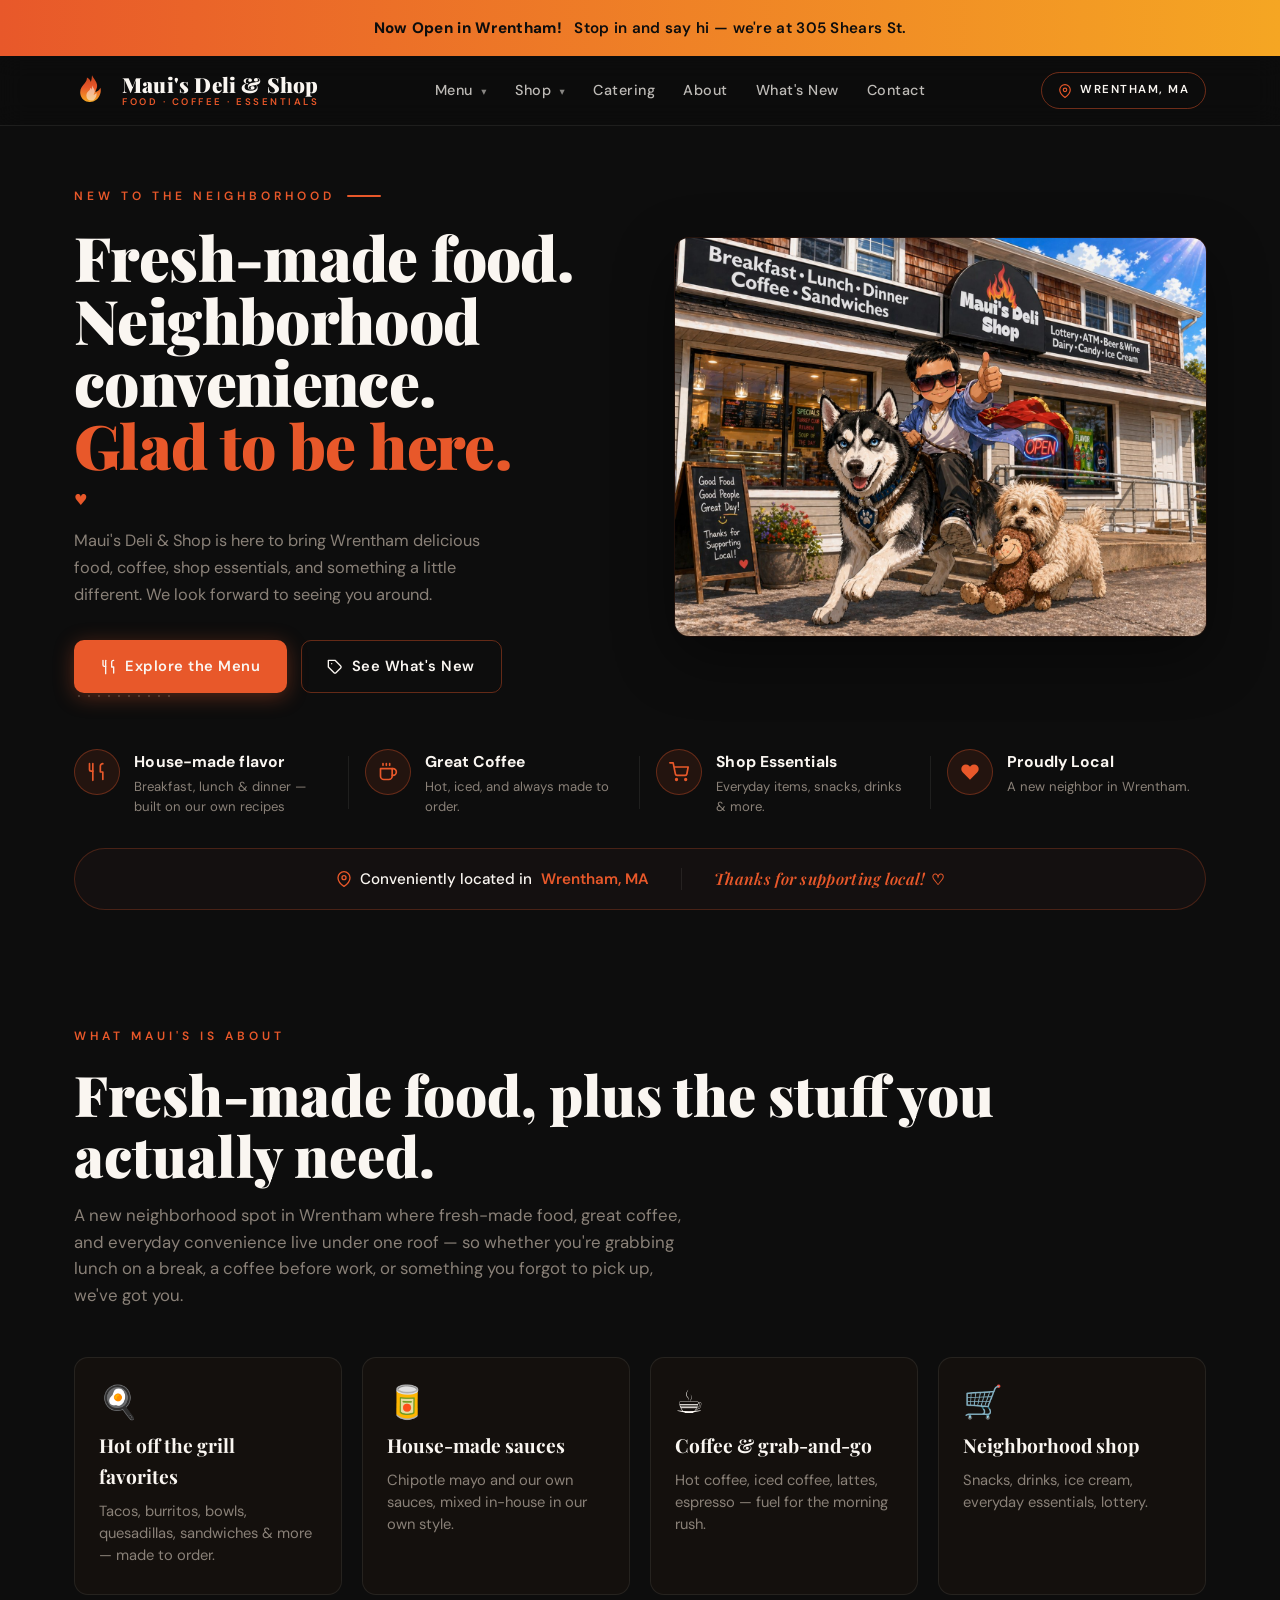
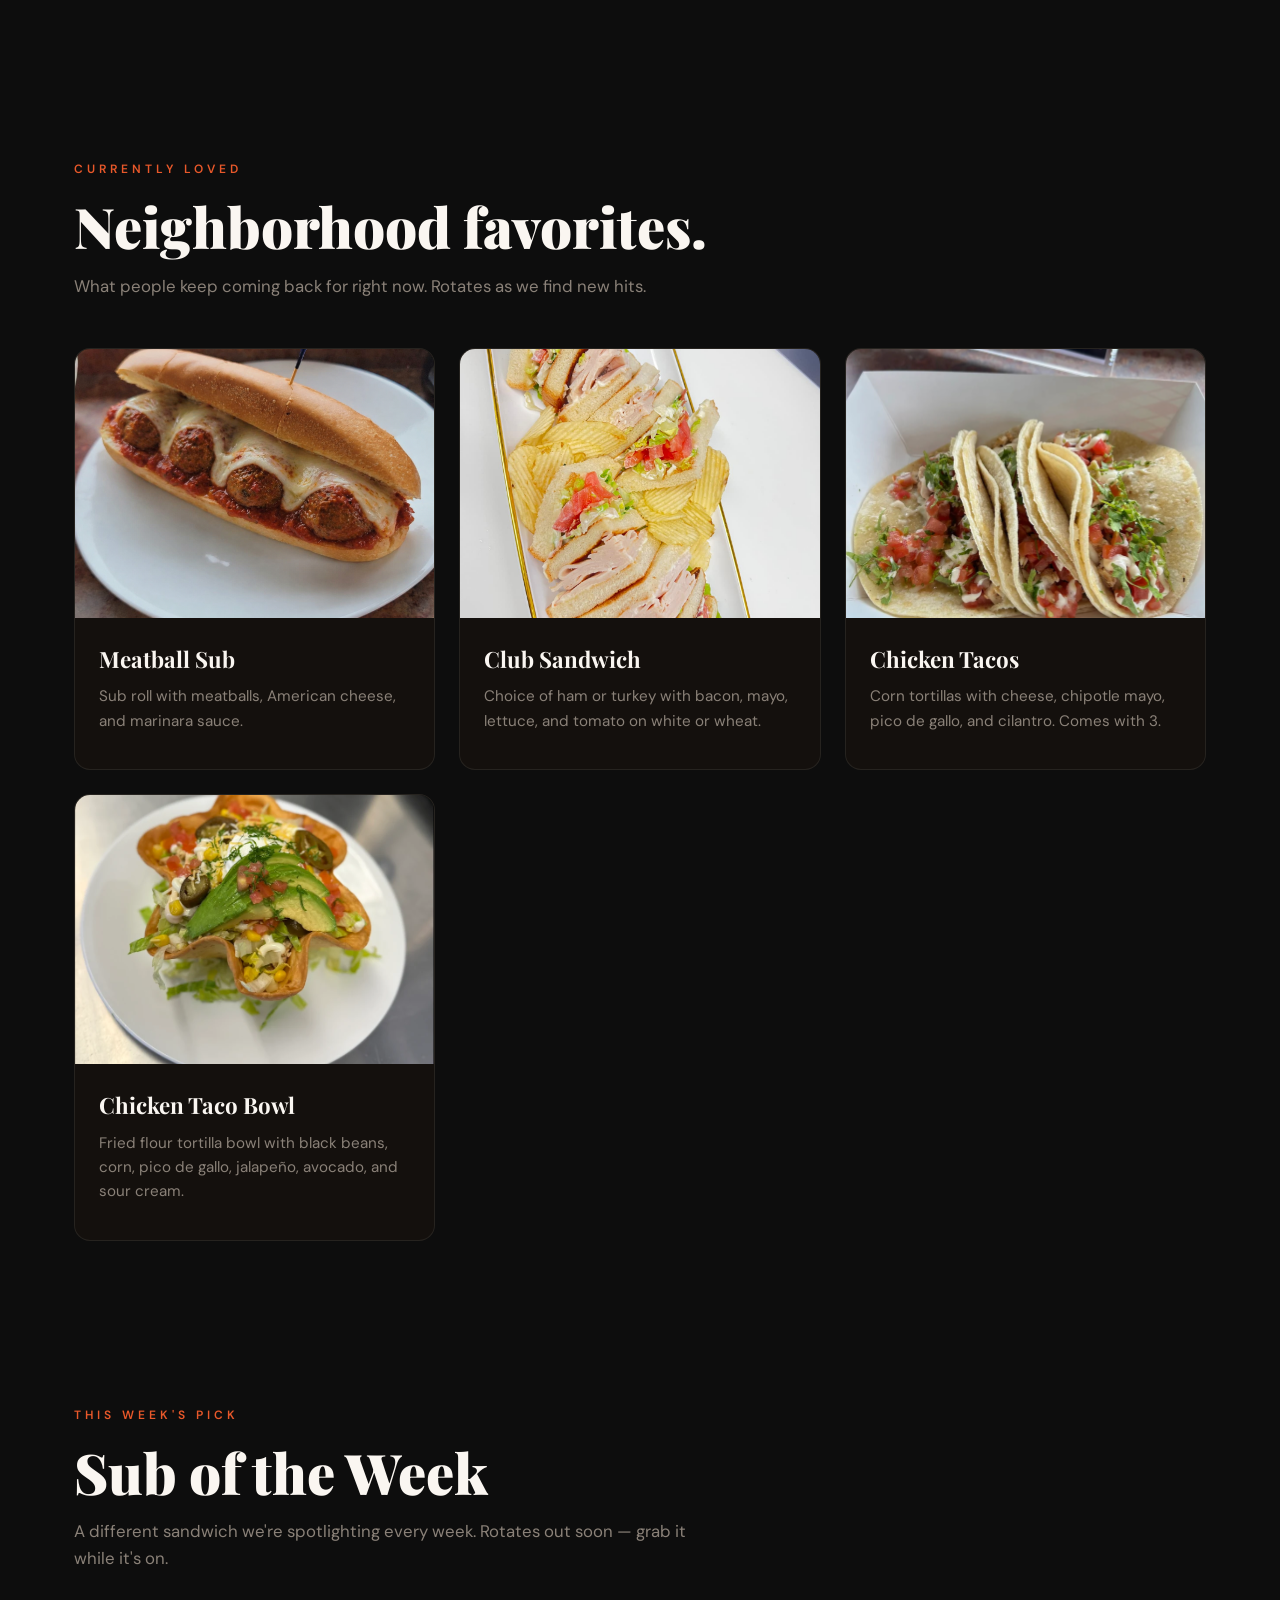
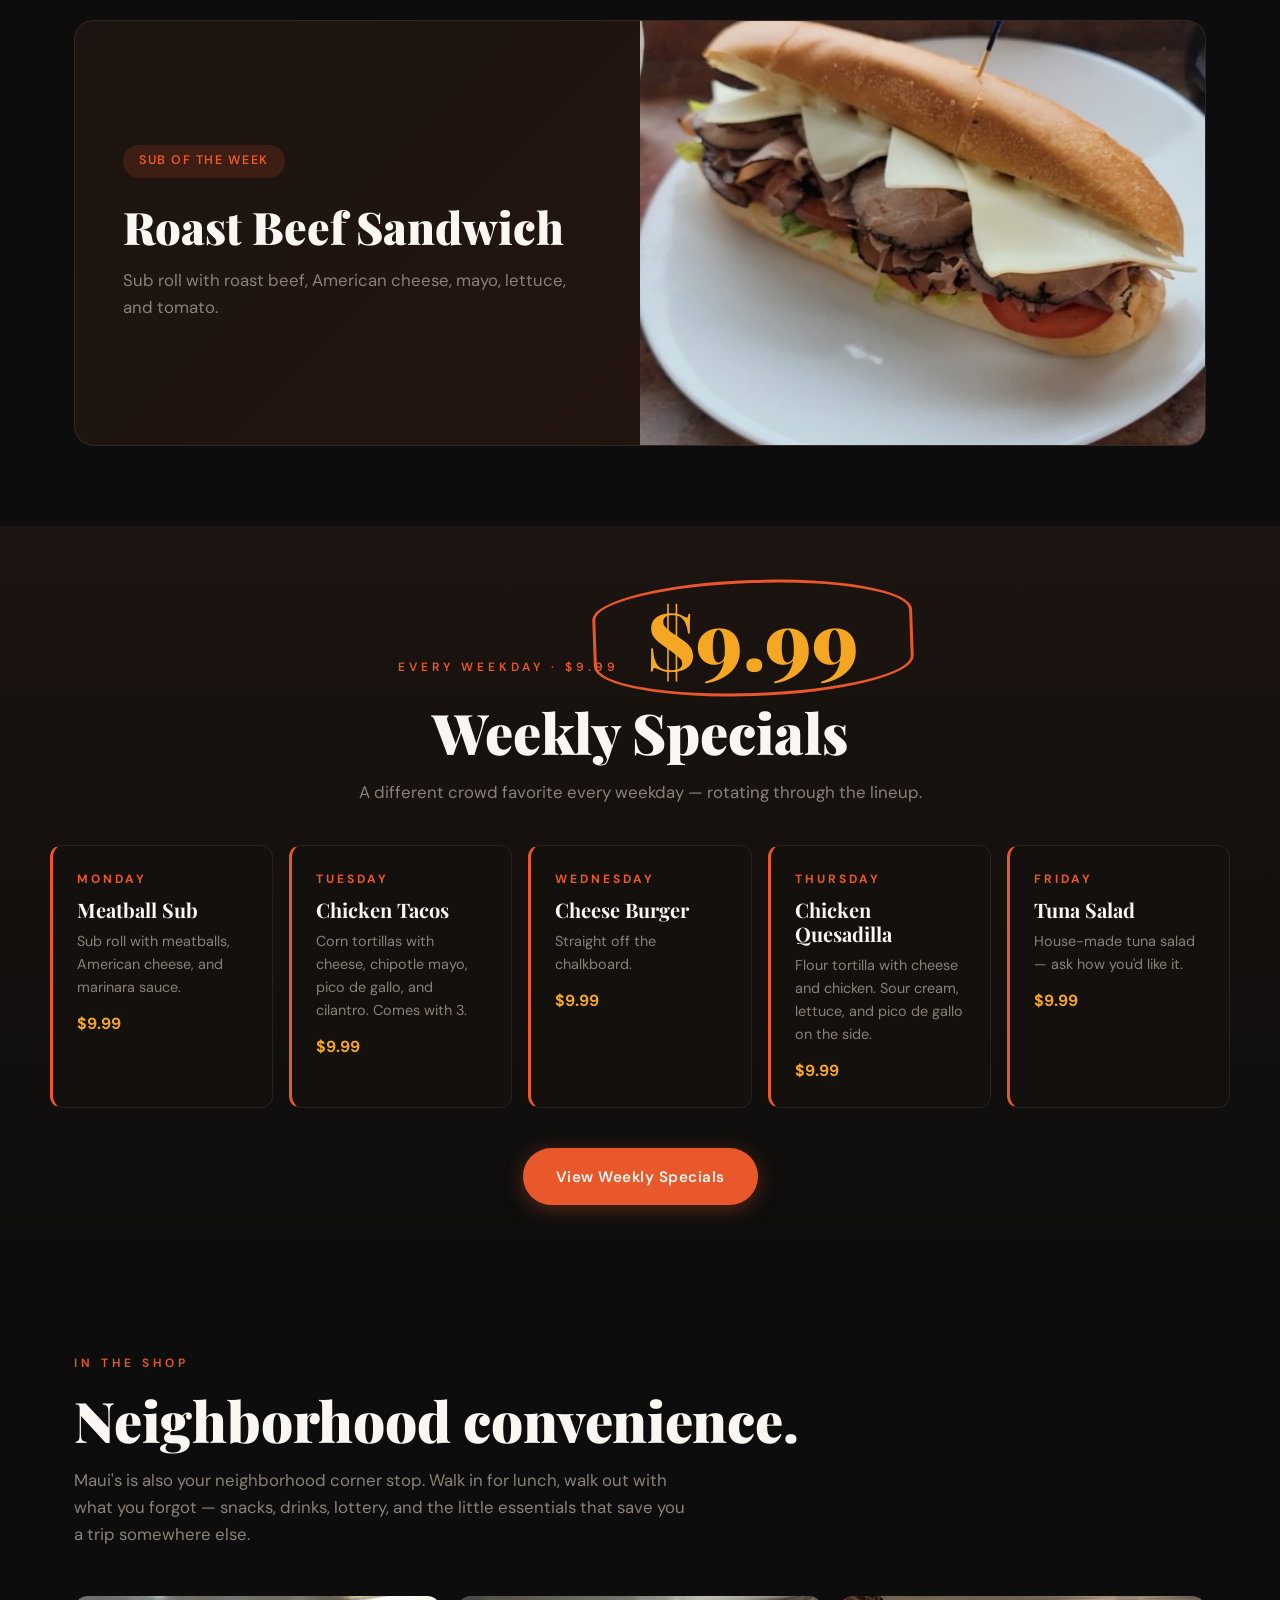
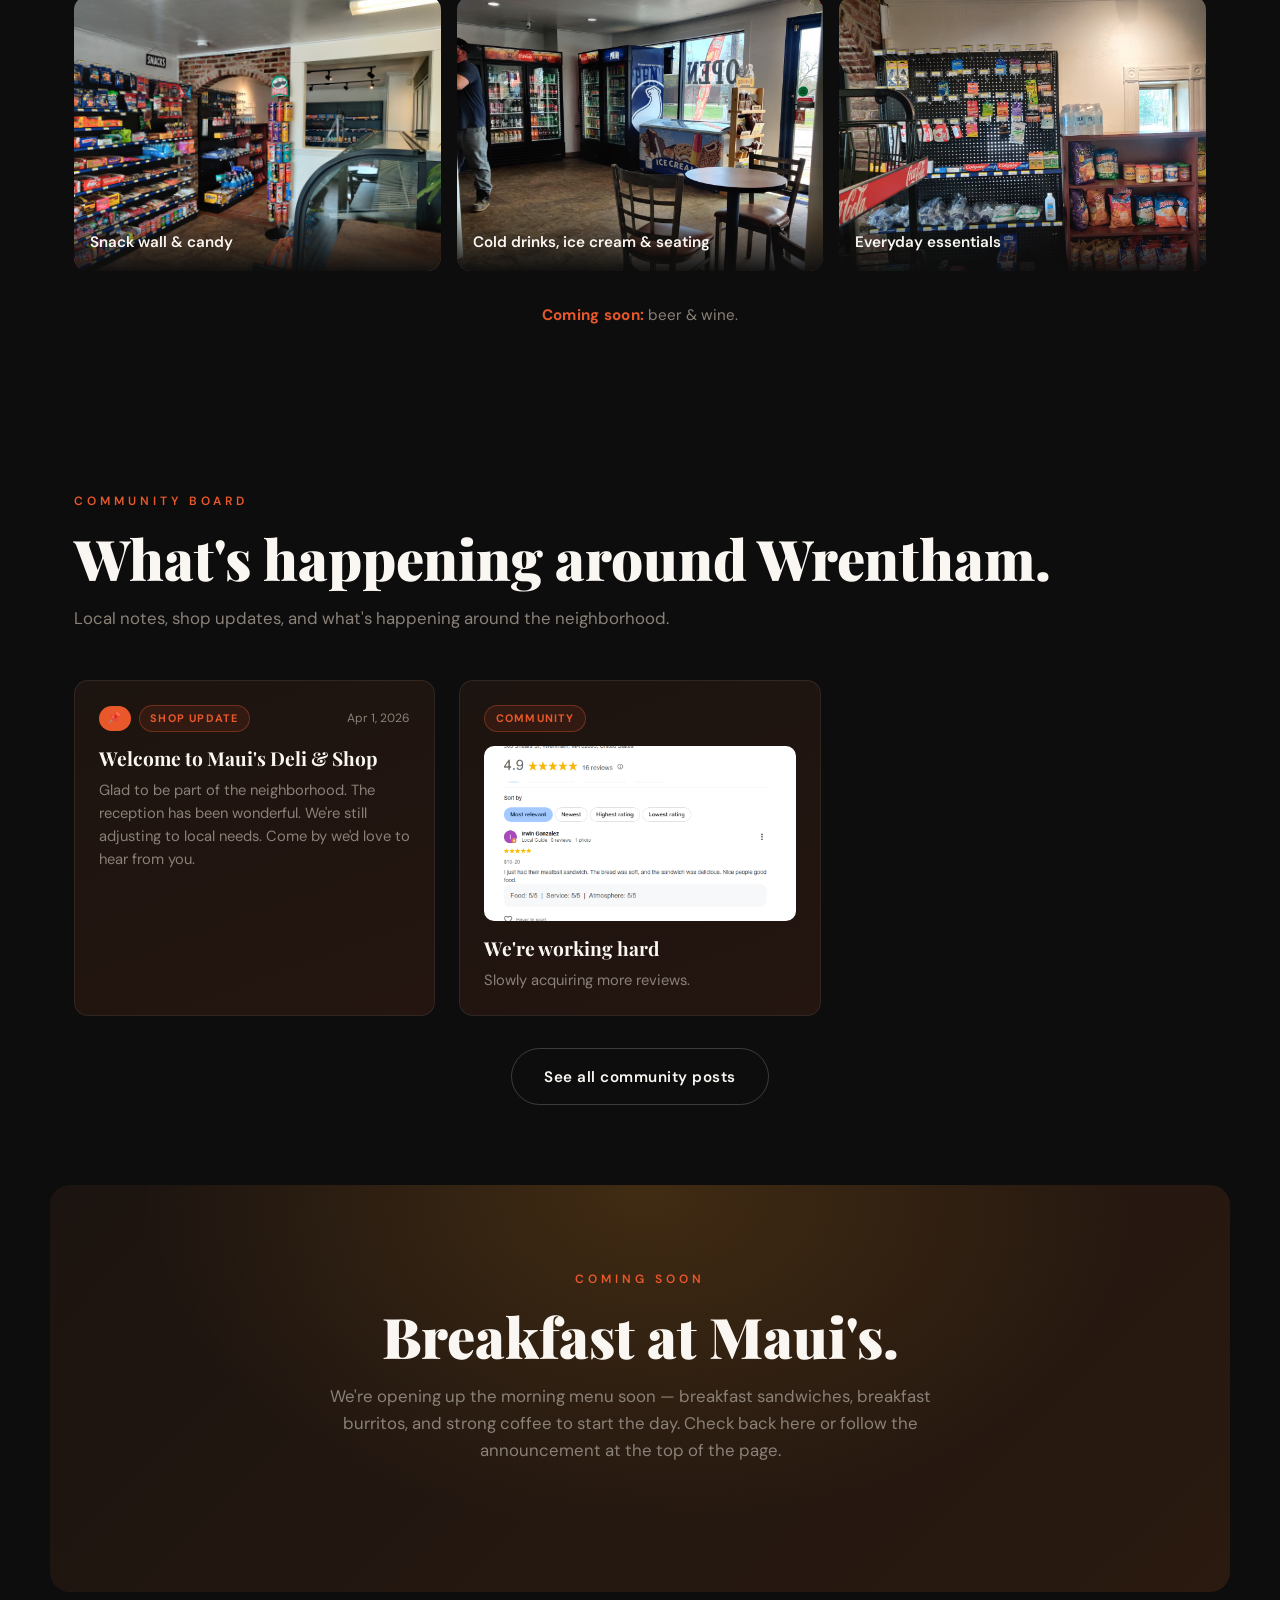
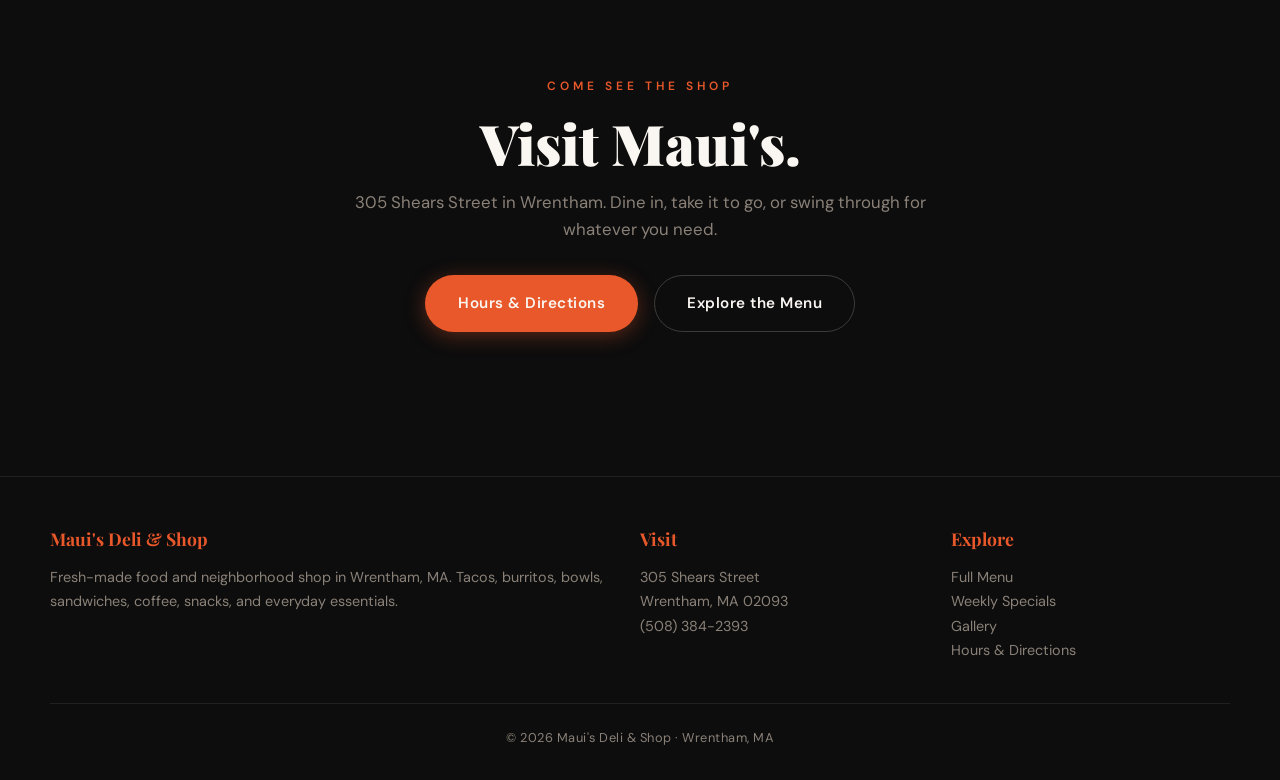
==== commit 28f91dad: "Add files via upload" ====
--- a/index.html
+++ b/index.html
@@ -3,21 +3,369 @@
 <head>
 <meta charset="UTF-8">
 <meta name="viewport" content="width=device-width, initial-scale=1">
-<title>Maui's Office</title>
-<link rel="icon" href="data:,">
+<title>Maui's Deli &amp; Shop — Fresh-made food &amp; neighborhood shop · Wrentham, MA</title>
+<meta name="description" content="Maui's Deli & Shop is Wrentham's new local food spot and neighborhood shop. Fresh-made food, coffee, shop essentials, snacks, and everyday convenience items. 305 Shears Street.">
+<meta name="theme-color" content="#0d0d0d">
+
+<!-- Open Graph -->
+<meta property="og:title" content="Maui's Deli &amp; Shop — Wrentham, MA">
+<meta property="og:description" content="New to the neighborhood. Fresh-made food, coffee, shop essentials, and something a little different. Glad to be here.">
+<meta property="og:type" content="restaurant.restaurant">
+<meta property="og:url" content="https://mauisdeli.com/">
+<meta property="og:image" content="https://mauisdeli.com/assets/images/storefront-hero.png">
+<meta property="og:image:alt" content="Maui's Deli & Shop storefront illustration in Wrentham, MA">
+
+<!-- Twitter Card -->
+<meta name="twitter:card" content="summary_large_image">
+<meta name="twitter:title" content="Maui's Deli &amp; Shop — Wrentham, MA">
+<meta name="twitter:description" content="New to the neighborhood. Fresh-made food, coffee, shop essentials, and something a little different.">
+<meta name="twitter:image" content="https://mauisdeli.com/assets/images/storefront-hero.png">
+
+<link rel="icon" type="image/svg+xml" href="assets/images/flame.svg">
+<link rel="preconnect" href="https://fonts.googleapis.com">
+<link rel="preconnect" href="https://fonts.gstatic.com" crossorigin>
+<link href="https://fonts.googleapis.com/css2?family=Playfair+Display:wght@700;900&family=DM+Sans:wght@400;500;600;700&display=swap" rel="stylesheet">
+<link rel="stylesheet" href="assets/styles.css">
+
+<!-- Local business structured data -->
+<script type="application/ld+json">
+{
+  "@context": "https://schema.org",
+  "@type": ["Restaurant", "ConvenienceStore"],
+  "name": "Maui's Deli & Shop",
+  "alternateName": "Maui's",
+  "image": "https://mauisdeli.com/assets/images/storefront-hero.png",
+  "description": "Local food spot and neighborhood shop in Wrentham, MA. Fresh-made tacos, burritos, bowls, quesadillas, sandwiches, coffee, snacks, and everyday essentials.",
+  "address": {
+    "@type": "PostalAddress",
+    "streetAddress": "305 Shears St",
+    "addressLocality": "Wrentham",
+    "addressRegion": "MA",
+    "postalCode": "02093",
+    "addressCountry": "US"
+  },
+  "telephone": "+1-508-384-2393",
+  "servesCuisine": "American, Tacos, Burritos, Sandwiches, Breakfast, Coffee",
+  "priceRange": "$",
+  "url": "https://mauisdeli.com"
+}
+</script>
 </head>
 <body>
 
-<!-- Netlify Identity widget — handles owner login for the admin area. -->
+<!-- Community note strip -->
+<div id="announcement" class="note-strip"></div>
+
+<!-- NAV -->
+<nav class="nav">
+  <div class="nav-inner">
+    <a href="index.html" class="nav-brand" aria-label="Maui's Deli & Shop — home">
+      <img src="assets/images/flame.svg" alt="" width="36" height="36">
+      <span class="nav-brand-text">
+        <span class="nav-brand-name">Maui's Deli &amp; Shop</span>
+        <span class="nav-brand-sub">Food · Coffee · Essentials</span>
+      </span>
+    </a>
+    <button class="nav-toggle" aria-label="Menu">☰</button>
+    <ul class="nav-links">
+      <li><a href="menu.html">Menu <span class="caret">▾</span></a></li>
+      <li><a href="index.html#shop">Shop <span class="caret">▾</span></a></li>
+      <li><a href="contact.html#catering">Catering</a></li>
+      <li><a href="index.html#about">About</a></li>
+      <li><a href="specials.html">What's New</a></li>
+      <li><a href="contact.html">Contact</a></li>
+    </ul>
+    <a href="contact.html" class="nav-location" aria-label="Visit us in Wrentham, MA">
+      <svg viewBox="0 0 24 24" fill="none" stroke="currentColor" stroke-width="2" stroke-linecap="round" stroke-linejoin="round" aria-hidden="true">
+        <path d="M21 10c0 7-9 13-9 13s-9-6-9-13a9 9 0 0 1 18 0z"/>
+        <circle cx="12" cy="10" r="3"/>
+      </svg>
+      <span class="nav-location-label">Wrentham, MA</span>
+    </a>
+  </div>
+</nav>
+
+<!-- HERO — split layout: copy left, storefront illustration right -->
+<header class="hero hero-split" id="hero">
+  <div class="hero-split-inner">
+    <div class="hero-split-copy">
+      <span class="hero-eyebrow">New to the Neighborhood</span>
+      <h1>
+        <span class="line">Fresh-made food.</span>
+        <span class="line">Neighborhood</span>
+        <span class="line">convenience.</span>
+        <span class="accent-line">Glad to be here.</span>
+      </h1>
+      <div class="heart-divider" aria-hidden="true">♥</div>
+      <p class="hero-split-lede">
+        Maui's Deli &amp; Shop is here to bring Wrentham delicious food, coffee, shop essentials,
+        and something a little different. We look forward to seeing you around.
+      </p>
+      <div class="hero-split-cta">
+        <a href="menu.html" class="btn btn-primary">
+          <svg viewBox="0 0 24 24" fill="none" stroke="currentColor" stroke-width="2" stroke-linecap="round" stroke-linejoin="round" aria-hidden="true">
+            <path d="M3 2v7c0 1.1.9 2 2 2h2v11"/>
+            <path d="M7 11V2"/>
+            <path d="M19 2c-1.5 0-3 1.5-3 3v7h3v9"/>
+          </svg>
+          Explore the Menu
+        </a>
+        <a href="specials.html" class="btn btn-ghost">
+          <svg viewBox="0 0 24 24" fill="none" stroke="currentColor" stroke-width="2" stroke-linecap="round" stroke-linejoin="round" aria-hidden="true">
+            <path d="M20.59 13.41l-7.17 7.17a2 2 0 0 1-2.83 0L2 12V2h10l8.59 8.59a2 2 0 0 1 0 2.82z"/>
+            <line x1="7" y1="7" x2="7.01" y2="7"/>
+          </svg>
+          See What's New
+        </a>
+      </div>
+    </div>
+    <div class="hero-split-art">
+      <img src="assets/images/storefront-hero.png" alt="Illustrated storefront of Maui's Deli &amp; Shop in Wrentham, MA — a friendly kid, a husky, a little dog, and a chalkboard that reads Good Food · Good People · Great Day">
+    </div>
+  </div>
+</header>
+
+<!-- FEATURE STRIP — four-icon row below the hero -->
+<section class="feature-strip" aria-label="What you'll find at Maui's">
+  <div class="feature-strip-grid">
+    <div class="feature-strip-item">
+      <div class="feature-strip-icon" aria-hidden="true">
+        <svg viewBox="0 0 24 24" fill="none" stroke="currentColor" stroke-width="2" stroke-linecap="round" stroke-linejoin="round">
+          <path d="M3 2v7c0 1.1.9 2 2 2h2v11"/>
+          <path d="M7 11V2"/>
+          <path d="M19 2c-1.5 0-3 1.5-3 3v7h3v9"/>
+        </svg>
+      </div>
+      <div class="feature-strip-text">
+        <h4>House-made flavor</h4>
+        <p>Breakfast, lunch &amp; dinner — built on our own recipes</p>
+      </div>
+    </div>
+    <div class="feature-strip-item">
+      <div class="feature-strip-icon" aria-hidden="true">
+        <svg viewBox="0 0 24 24" fill="none" stroke="currentColor" stroke-width="2" stroke-linecap="round" stroke-linejoin="round">
+          <path d="M17 8h1a4 4 0 1 1 0 8h-1"/>
+          <path d="M3 8h14v9a4 4 0 0 1-4 4H7a4 4 0 0 1-4-4V8z"/>
+          <line x1="6" y1="2" x2="6" y2="4"/>
+          <line x1="10" y1="2" x2="10" y2="4"/>
+          <line x1="14" y1="2" x2="14" y2="4"/>
+        </svg>
+      </div>
+      <div class="feature-strip-text">
+        <h4>Great Coffee</h4>
+        <p>Hot, iced, and always made to order.</p>
+      </div>
+    </div>
+    <div class="feature-strip-item">
+      <div class="feature-strip-icon" aria-hidden="true">
+        <svg viewBox="0 0 24 24" fill="none" stroke="currentColor" stroke-width="2" stroke-linecap="round" stroke-linejoin="round">
+          <circle cx="9" cy="21" r="1"/>
+          <circle cx="20" cy="21" r="1"/>
+          <path d="M1 1h4l2.68 13.39a2 2 0 0 0 2 1.61h9.72a2 2 0 0 0 2-1.61L23 6H6"/>
+        </svg>
+      </div>
+      <div class="feature-strip-text">
+        <h4>Shop Essentials</h4>
+        <p>Everyday items, snacks, drinks &amp; more.</p>
+      </div>
+    </div>
+    <div class="feature-strip-item">
+      <div class="feature-strip-icon" aria-hidden="true">
+        <svg viewBox="0 0 24 24" fill="currentColor" stroke="none">
+          <path d="M20.84 4.61a5.5 5.5 0 0 0-7.78 0L12 5.67l-1.06-1.06a5.5 5.5 0 0 0-7.78 7.78L12 21.23l8.84-8.84a5.5 5.5 0 0 0 0-7.78z"/>
+        </svg>
+      </div>
+      <div class="feature-strip-text">
+        <h4>Proudly Local</h4>
+        <p>A new neighbor in Wrentham.</p>
+      </div>
+    </div>
+  </div>
+</section>
+
+<!-- LOCAL BAR — lower location strip reinforcing Wrentham -->
+<section class="local-bar" aria-label="Location">
+  <div class="local-bar-inner">
+    <span class="local-bar-item">
+      <svg viewBox="0 0 24 24" fill="none" stroke="currentColor" stroke-width="2" stroke-linecap="round" stroke-linejoin="round" aria-hidden="true">
+        <path d="M21 10c0 7-9 13-9 13s-9-6-9-13a9 9 0 0 1 18 0z"/>
+        <circle cx="12" cy="10" r="3"/>
+      </svg>
+      Conveniently located in <span class="city">Wrentham, MA</span>
+    </span>
+    <span class="local-bar-divider" aria-hidden="true"></span>
+    <span class="local-bar-thanks">Thanks for supporting local!<span class="heart">♡</span></span>
+  </div>
+</section>
+
+<!-- WHAT MAUI'S IS ABOUT -->
+<section class="block" id="about">
+  <span class="eyebrow">What Maui's Is About</span>
+  <h2 class="section-title">Fresh-made food, plus the stuff you actually need.</h2>
+  <p class="section-lede">
+    A new neighborhood spot in Wrentham where fresh-made food, great coffee, and
+    everyday convenience live under one roof — so whether you're grabbing lunch
+    on a break, a coffee before work, or something you forgot to pick up, we've got you.
+  </p>
+  <div class="pillar-grid">
+    <div class="pillar">
+      <div class="pillar-icon">🍳</div>
+      <h3>Hot off the grill favorites</h3>
+      <p>Tacos, burritos, bowls, quesadillas, sandwiches &amp; more — made to order.</p>
+    </div>
+    <div class="pillar">
+      <div class="pillar-icon">🥫</div>
+      <h3>House-made sauces</h3>
+      <p>Chipotle mayo and our own sauces, mixed in-house in our own style.</p>
+    </div>
+    <div class="pillar">
+      <div class="pillar-icon">☕</div>
+      <h3>Coffee &amp; grab-and-go</h3>
+      <p>Hot coffee, iced coffee, lattes, espresso — fuel for the morning rush.</p>
+    </div>
+    <div class="pillar">
+      <div class="pillar-icon">🛒</div>
+      <h3>Neighborhood shop</h3>
+      <p>Snacks, drinks, ice cream, everyday essentials, lottery.</p>
+    </div>
+  </div>
+</section>
+
+<!-- FEATURED / CURRENTLY LOVED -->
+<section class="block" data-section="featured">
+  <span class="eyebrow">Currently Loved</span>
+  <h2 class="section-title">Neighborhood favorites.</h2>
+  <p class="section-lede">What people keep coming back for right now. Rotates as we find new hits.</p>
+  <div id="featured-dishes" class="dishes-grid"></div>
+</section>
+
+<!-- SUB OF THE WEEK -->
+<section class="block" data-section="subOfWeek">
+  <span class="eyebrow">This Week's Pick</span>
+  <h2 class="section-title">Sub of the Week</h2>
+  <p class="section-lede">A different sandwich we're spotlighting every week. Rotates out soon — grab it while it's on.</p>
+  <div id="sub-of-week" class="sub-feature"></div>
+</section>
+
+<!-- WEEKLY SPECIALS PREVIEW -->
+<section class="specials-wrap" data-section="specials">
+  <div class="specials-banner">
+    <span class="eyebrow">Every Weekday · $9.99</span>
+    <div class="price-flash">$9.99</div>
+    <h2 class="section-title" style="margin-top:0.5rem">Weekly Specials</h2>
+    <p class="section-lede" style="margin:0 auto">A different crowd favorite every weekday — rotating through the lineup.</p>
+  </div>
+  <div id="specials" class="specials-list"></div>
+  <div style="text-align:center; margin-top:2.5rem">
+    <a href="specials.html" class="btn btn-primary">View Weekly Specials</a>
+  </div>
+</section>
+
+<!-- IN THE SHOP -->
+<section class="block" id="shop" data-section="shop">
+  <span class="eyebrow">In the Shop</span>
+  <h2 class="section-title">Neighborhood convenience.</h2>
+  <p class="section-lede">
+    Maui's is also your neighborhood corner stop. Walk in for lunch, walk out with
+    what you forgot — snacks, drinks, lottery, and the little essentials that save you a trip somewhere else.
+  </p>
+  <div class="shop-grid">
+    <figure class="shop-card">
+      <img src="assets/images/shop-snacks.jpg" alt="Candy and snack aisle at Maui's" loading="lazy">
+      <figcaption>Snack wall &amp; candy</figcaption>
+    </figure>
+    <figure class="shop-card">
+      <img src="assets/images/shop-coolers.jpg" alt="Cold drink coolers, ice cream, and seating area at Maui's" loading="lazy">
+      <figcaption>Cold drinks, ice cream &amp; seating</figcaption>
+    </figure>
+    <figure class="shop-card">
+      <img src="assets/images/shop-essentials.jpg" alt="Everyday essentials aisle at Maui's" loading="lazy">
+      <figcaption>Everyday essentials</figcaption>
+    </figure>
+  </div>
+  <p class="shop-footnote">
+    <strong>Coming soon:</strong> beer &amp; wine.
+  </p>
+</section>
+
+<!-- COMMUNITY BOARD -->
+<section class="block" id="community" data-section="community">
+  <span class="eyebrow">Community Board</span>
+  <h2 class="section-title">What's happening around Wrentham.</h2>
+  <p class="section-lede">Local notes, shop updates, and what's happening around the neighborhood.</p>
+  <div id="community-board"></div>
+  <div class="community-footer">
+    <a href="specials.html#community" class="btn btn-ghost">See all community posts</a>
+  </div>
+</section>
+
+<!-- BREAKFAST COMING SOON -->
+<section class="block breakfast-tease" id="breakfast" data-section="breakfastComingSoon">
+  <div class="breakfast-tease-inner">
+    <span class="eyebrow">Coming Soon</span>
+    <h2 class="section-title">Breakfast at Maui's.</h2>
+    <p class="section-lede">
+      We're opening up the morning menu soon — breakfast sandwiches, breakfast burritos,
+      and strong coffee to start the day. Check back here or follow the announcement at the top of the page.
+    </p>
+  </div>
+</section>
+
+<!-- VISIT -->
+<section class="block" style="text-align:center">
+  <span class="eyebrow">Come See the Shop</span>
+  <h2 class="section-title">Visit Maui's.</h2>
+  <p class="section-lede" style="margin:0 auto 2rem">
+    305 Shears Street in Wrentham. Dine in, take it to go, or swing through for whatever you need.
+  </p>
+  <div class="hero-cta">
+    <a href="contact.html" class="btn btn-primary">Hours &amp; Directions</a>
+    <a href="menu.html" class="btn btn-ghost">Explore the Menu</a>
+  </div>
+</section>
+
+<a href="tel:+15083842393" class="call-float" aria-label="Call Maui's">
+  <span class="icon">📞</span> Call Maui's
+</a>
+
+<!-- FOOTER -->
+<footer class="footer">
+  <div class="footer-inner">
+    <div>
+      <h5>Maui's Deli &amp; Shop</h5>
+      <p>Fresh-made food and neighborhood shop in Wrentham, MA. Tacos, burritos, bowls, sandwiches, coffee, snacks, and everyday essentials.</p>
+    </div>
+    <div>
+      <h5>Visit</h5>
+      <ul>
+        <li>305 Shears Street</li>
+        <li>Wrentham, MA 02093</li>
+        <li><a href="tel:+15083842393">(508) 384-2393</a></li>
+      </ul>
+    </div>
+    <div>
+      <h5>Explore</h5>
+      <ul>
+        <li><a href="menu.html">Full Menu</a></li>
+        <li><a href="specials.html">Weekly Specials</a></li>
+        <li><a href="gallery.html">Gallery</a></li>
+        <li><a href="contact.html">Hours &amp; Directions</a></li>
+      </ul>
+    </div>
+  </div>
+  <div class="footer-bottom">© <span id="year"></span> Maui's Deli &amp; Shop · Wrentham, MA</div>
+</footer>
+
 <script src="https://identity.netlify.com/v1/netlify-identity-widget.js"></script>
-
-<!-- Decap CMS powered by Netlify Identity + Git Gateway. Version pinned. -->
-<script src="https://unpkg.com/decap-cms@3.11.0/dist/decap-cms.js"></script>
-
+<script src="assets/site.js"></script>
 <script>
-  // Optional: Customize preview or hooks can go here.
-  // Decap automatically reads /admin/config.yml.
+  renderAnnouncement('announcement');
+  renderSubOfWeek('sub-of-week');
+  renderFeatured('featured-dishes', 4);
+  renderSpecials('specials');
+  renderCommunityBoard('community-board', { limit: 3, layout: 'grid' });
+  applySettings();
+  document.getElementById('year').textContent = new Date().getFullYear();
 </script>
-
 </body>
 </html>
--- a/assets/styles.css
+++ b/assets/styles.css
@@ -0,0 +1,1633 @@
+/* ============================================================
+   MAUI'S DELI & SHOP — shared stylesheet
+   Aesthetic: warm neighborhood deli, dark base, fire accents
+   ============================================================ */
+
+*, *::before, *::after { margin: 0; padding: 0; box-sizing: border-box; }
+
+:root {
+  --fire-orange: #E8582A;
+  --fire-yellow: #F5A623;
+  --ember: #c4421d;
+  --charcoal: #1a1a1a;
+  --warm-black: #0d0d0d;
+  --cream: #FAF6F1;
+  --warm-gray: #8a8178;
+  --gold: #C8956C;
+  --border-soft: rgba(250, 246, 241, 0.08);
+  --container: 1180px;
+}
+
+html { scroll-behavior: smooth; }
+
+body {
+  font-family: 'DM Sans', system-ui, sans-serif;
+  background: var(--warm-black);
+  color: var(--cream);
+  overflow-x: hidden;
+  line-height: 1.6;
+  -webkit-font-smoothing: antialiased;
+}
+
+img { max-width: 100%; display: block; }
+a { color: inherit; text-decoration: none; }
+
+/* ---------- NAV ---------- */
+.nav {
+  position: sticky;
+  top: 0;
+  z-index: 100;
+  background: rgba(13, 13, 13, 0.92);
+  backdrop-filter: blur(12px);
+  -webkit-backdrop-filter: blur(12px);
+  border-bottom: 1px solid var(--border-soft);
+}
+
+.nav-inner {
+  max-width: var(--container);
+  margin: 0 auto;
+  padding: 1rem 1.5rem;
+  display: flex;
+  align-items: center;
+  justify-content: space-between;
+  gap: 1rem;
+}
+
+.nav-brand {
+  font-family: 'Playfair Display', serif;
+  font-weight: 900;
+  font-size: 1.35rem;
+  letter-spacing: 0.3px;
+  display: flex;
+  align-items: center;
+  gap: 0.75rem;
+  line-height: 1.1;
+}
+
+.nav-brand img {
+  width: 36px;
+  height: 36px;
+  display: block;
+  flex-shrink: 0;
+}
+
+.nav-brand .flame {
+  color: var(--fire-orange);
+  font-size: 1.4rem;
+}
+
+/* Full brand name + sub-tagline stacked */
+.nav-brand-text {
+  display: flex;
+  flex-direction: column;
+  justify-content: center;
+  gap: 2px;
+}
+
+.nav-brand-name {
+  font-family: 'Playfair Display', serif;
+  font-weight: 900;
+  font-size: 1.3rem;
+  letter-spacing: 0.2px;
+  color: var(--cream);
+  line-height: 1;
+}
+
+.nav-brand-sub {
+  font-family: 'DM Sans', sans-serif;
+  font-weight: 600;
+  font-size: 0.6rem;
+  letter-spacing: 2.5px;
+  text-transform: uppercase;
+  color: var(--fire-orange);
+  line-height: 1;
+}
+
+/* Location badge on right side of nav */
+.nav-location {
+  display: inline-flex;
+  align-items: center;
+  gap: 0.5rem;
+  padding: 0.5rem 1rem;
+  border: 1px solid rgba(232, 88, 42, 0.45);
+  border-radius: 100px;
+  font-size: 0.72rem;
+  font-weight: 600;
+  letter-spacing: 1.5px;
+  text-transform: uppercase;
+  color: var(--cream);
+  transition: border-color 0.2s, color 0.2s;
+  white-space: nowrap;
+}
+
+.nav-location:hover {
+  border-color: var(--fire-orange);
+  color: var(--fire-orange);
+}
+
+.nav-location svg {
+  width: 14px;
+  height: 14px;
+  color: var(--fire-orange);
+  flex-shrink: 0;
+}
+
+/* Dropdown caret for menu items with submenus (static visual only) */
+.nav-links a .caret {
+  display: inline-block;
+  margin-left: 0.25rem;
+  font-size: 0.65rem;
+  opacity: 0.7;
+}
+
+.nav-links {
+  display: flex;
+  gap: 1.75rem;
+  list-style: none;
+  font-size: 0.9rem;
+  font-weight: 500;
+  letter-spacing: 0.5px;
+}
+
+.nav-links a {
+  color: var(--cream);
+  opacity: 0.75;
+  transition: opacity 0.2s, color 0.2s;
+  padding: 0.3rem 0;
+  border-bottom: 2px solid transparent;
+}
+
+.nav-links a:hover,
+.nav-links a.active {
+  opacity: 1;
+  color: var(--fire-orange);
+  border-bottom-color: var(--fire-orange);
+}
+
+.nav-toggle {
+  display: none;
+  background: none;
+  border: 0;
+  color: var(--cream);
+  font-size: 1.5rem;
+  cursor: pointer;
+  padding: 0.25rem 0.5rem;
+}
+
+/* ---------- BUTTONS ---------- */
+.btn {
+  display: inline-block;
+  padding: 0.95rem 2rem;
+  border-radius: 100px;
+  font-weight: 600;
+  font-size: 0.95rem;
+  letter-spacing: 0.5px;
+  cursor: pointer;
+  border: 1px solid transparent;
+  transition: transform 0.2s ease, box-shadow 0.2s ease, background 0.2s ease;
+  text-align: center;
+}
+
+.btn-primary {
+  background: var(--fire-orange);
+  color: var(--cream);
+  box-shadow: 0 4px 20px rgba(232, 88, 42, 0.35);
+}
+
+.btn-primary:hover {
+  transform: translateY(-2px);
+  background: var(--ember);
+  box-shadow: 0 8px 30px rgba(232, 88, 42, 0.5);
+}
+
+.btn-ghost {
+  background: transparent;
+  color: var(--cream);
+  border: 1px solid rgba(250, 246, 241, 0.2);
+}
+
+.btn-ghost:hover {
+  border-color: var(--fire-orange);
+  color: var(--fire-orange);
+  transform: translateY(-2px);
+}
+
+/* ---------- HERO (reused by interior pages too) ---------- */
+.hero {
+  min-height: 92vh;
+  display: flex;
+  flex-direction: column;
+  justify-content: center;
+  align-items: center;
+  text-align: center;
+  padding: 4rem 1.5rem;
+  position: relative;
+  background: linear-gradient(180deg, var(--warm-black) 0%, #1c1410 50%, var(--warm-black) 100%);
+}
+
+.hero::before {
+  content: '';
+  position: absolute;
+  inset: 0;
+  background: radial-gradient(ellipse at 50% 40%, rgba(232, 88, 42, 0.10) 0%, transparent 65%);
+  pointer-events: none;
+}
+
+.hero-inner { position: relative; max-width: 900px; }
+
+.hero-badge {
+  display: inline-block;
+  padding: 0.5rem 1.5rem;
+  border: 1px solid var(--fire-orange);
+  border-radius: 100px;
+  font-size: 0.75rem;
+  letter-spacing: 3px;
+  text-transform: uppercase;
+  color: var(--fire-orange);
+  margin-bottom: 1.75rem;
+  animation: fadeDown 0.9s ease-out;
+}
+
+.hero h1 {
+  font-family: 'Playfair Display', serif;
+  font-weight: 900;
+  font-size: clamp(3rem, 8vw, 6.5rem);
+  line-height: 1.05;
+  margin-bottom: 0.5rem;
+  animation: fadeUp 0.9s ease-out 0.2s both;
+}
+
+.hero h1 .accent {
+  color: var(--fire-orange);
+  display: block;
+  font-size: 0.35em;
+  letter-spacing: 6px;
+  text-transform: uppercase;
+  font-family: 'DM Sans', sans-serif;
+  font-weight: 600;
+  margin-top: 0.75rem;
+}
+
+.hero-sub {
+  font-size: 1.1rem;
+  color: var(--warm-gray);
+  max-width: 520px;
+  margin: 1.5rem auto 2.5rem;
+  line-height: 1.7;
+  animation: fadeUp 0.9s ease-out 0.4s both;
+}
+
+.hero-cta {
+  display: flex;
+  gap: 1rem;
+  flex-wrap: wrap;
+  justify-content: center;
+  animation: fadeUp 0.9s ease-out 0.6s both;
+}
+
+.hero-mini {
+  min-height: 45vh;
+  padding: 6rem 1.5rem 4rem;
+}
+
+/* ---------- HERO SPLIT (homepage — text left, illustration right) ---------- */
+.hero-split {
+  min-height: auto;
+  text-align: left;
+  padding: 0;
+  display: block;
+  background: var(--warm-black);
+  position: relative;
+  overflow: hidden;
+}
+
+.hero-split::before {
+  display: none;
+}
+
+.hero-split .hero-split-inner {
+  max-width: var(--container);
+  margin: 0 auto;
+  padding: 3.5rem 1.5rem 2rem;
+  display: grid;
+  grid-template-columns: 1.05fr 1fr;
+  gap: 2.75rem;
+  align-items: center;
+  position: relative;
+}
+
+/* subtle dotted decoration bottom-left, echoing the target */
+.hero-split .hero-split-inner::before {
+  content: '';
+  position: absolute;
+  left: 1.5rem;
+  bottom: 1.25rem;
+  width: 96px;
+  height: 44px;
+  background-image: radial-gradient(var(--warm-gray) 1px, transparent 1.5px);
+  background-size: 10px 10px;
+  opacity: 0.35;
+  pointer-events: none;
+}
+
+.hero-split-copy {
+  animation: fadeUp 0.9s ease-out both;
+}
+
+.hero-split .hero-eyebrow {
+  display: inline-flex;
+  align-items: center;
+  gap: 0.75rem;
+  font-size: 0.75rem;
+  letter-spacing: 4px;
+  text-transform: uppercase;
+  color: var(--fire-orange);
+  font-weight: 600;
+  margin-bottom: 1.25rem;
+}
+
+.hero-split .hero-eyebrow::after {
+  content: '';
+  display: inline-block;
+  width: 34px;
+  height: 2px;
+  background: var(--fire-orange);
+  border-radius: 2px;
+}
+
+.hero-split h1 {
+  font-family: 'Playfair Display', serif;
+  font-weight: 900;
+  font-size: clamp(2.5rem, 4.8vw, 4.2rem);
+  line-height: 1.02;
+  letter-spacing: -0.01em;
+  margin-bottom: 0;
+  color: var(--cream);
+  animation: fadeUp 0.9s ease-out 0.1s both;
+}
+
+.hero-split h1 .line {
+  display: block;
+}
+
+.hero-split h1 .accent-line {
+  color: var(--fire-orange);
+  display: block;
+  font-family: 'Playfair Display', serif;
+  font-weight: 900;
+  font-size: 1em;
+  letter-spacing: -0.01em;
+  text-transform: none;
+  margin-top: 0;
+}
+
+.hero-split .heart-divider {
+  margin: 1rem 0 1.25rem;
+  color: var(--fire-orange);
+  font-size: 0.95rem;
+  line-height: 1;
+}
+
+.hero-split .hero-split-lede {
+  font-size: 1.02rem;
+  color: var(--warm-gray);
+  max-width: 440px;
+  margin: 0 0 2rem;
+  line-height: 1.65;
+  animation: fadeUp 0.9s ease-out 0.3s both;
+}
+
+.hero-split-cta {
+  display: flex;
+  flex-wrap: wrap;
+  gap: 0.85rem;
+  animation: fadeUp 0.9s ease-out 0.5s both;
+}
+
+.hero-split-cta .btn {
+  display: inline-flex;
+  align-items: center;
+  gap: 0.55rem;
+  padding: 0.85rem 1.6rem;
+  border-radius: 10px;
+  font-size: 0.92rem;
+}
+
+.hero-split-cta .btn svg {
+  width: 16px;
+  height: 16px;
+  flex-shrink: 0;
+}
+
+.hero-split-cta .btn-ghost {
+  background: transparent;
+  color: var(--cream);
+  border: 1px solid rgba(232, 88, 42, 0.4);
+}
+
+.hero-split-cta .btn-ghost:hover {
+  border-color: var(--fire-orange);
+  color: var(--fire-orange);
+}
+
+/* Hero illustration container */
+.hero-split-art {
+  position: relative;
+  border-radius: 14px;
+  overflow: hidden;
+  aspect-ratio: 4 / 3;
+  background: #14100d;
+  box-shadow: 0 20px 60px rgba(0, 0, 0, 0.45), 0 0 0 1px rgba(232, 88, 42, 0.12);
+  animation: fadeUp 0.9s ease-out 0.2s both;
+}
+
+.hero-split-art img {
+  width: 100%;
+  height: 100%;
+  object-fit: cover;
+  display: block;
+}
+
+/* ---------- FEATURE STRIP (homepage, below hero) ---------- */
+.feature-strip {
+  max-width: var(--container);
+  margin: 0 auto;
+  padding: 1.5rem 1.5rem 1rem;
+}
+
+.feature-strip-grid {
+  display: grid;
+  grid-template-columns: repeat(4, 1fr);
+  gap: 2rem;
+  align-items: start;
+}
+
+.feature-strip-item {
+  display: flex;
+  gap: 0.9rem;
+  align-items: flex-start;
+  position: relative;
+}
+
+.feature-strip-item:not(:last-child)::after {
+  content: '';
+  position: absolute;
+  right: -1rem;
+  top: 10%;
+  bottom: 10%;
+  width: 1px;
+  background: var(--border-soft);
+}
+
+.feature-strip-icon {
+  width: 46px;
+  height: 46px;
+  border-radius: 50%;
+  background: rgba(232, 88, 42, 0.1);
+  border: 1px solid rgba(232, 88, 42, 0.35);
+  display: grid;
+  place-items: center;
+  flex-shrink: 0;
+  color: var(--fire-orange);
+}
+
+.feature-strip-icon svg {
+  width: 20px;
+  height: 20px;
+}
+
+.feature-strip-text h4 {
+  font-family: 'DM Sans', sans-serif;
+  font-weight: 700;
+  font-size: 0.98rem;
+  color: var(--cream);
+  margin-bottom: 0.2rem;
+  letter-spacing: 0.1px;
+}
+
+.feature-strip-text p {
+  font-size: 0.82rem;
+  color: var(--warm-gray);
+  line-height: 1.45;
+  margin: 0;
+}
+
+/* ---------- LOCAL BAR (homepage, below feature strip) ---------- */
+.local-bar {
+  max-width: var(--container);
+  margin: 1rem auto 2rem;
+  padding: 0 1.5rem;
+}
+
+.local-bar-inner {
+  display: flex;
+  align-items: center;
+  justify-content: center;
+  flex-wrap: wrap;
+  gap: 1.25rem 2rem;
+  padding: 1.1rem 1.75rem;
+  background: #141010;
+  border: 1px solid rgba(232, 88, 42, 0.25);
+  border-radius: 100px;
+  font-size: 0.95rem;
+}
+
+.local-bar-item {
+  display: inline-flex;
+  align-items: center;
+  gap: 0.55rem;
+  color: var(--cream);
+  font-weight: 500;
+}
+
+.local-bar-item svg {
+  width: 16px;
+  height: 16px;
+  color: var(--fire-orange);
+  flex-shrink: 0;
+}
+
+.local-bar-item .city {
+  color: var(--fire-orange);
+  font-weight: 600;
+}
+
+.local-bar-divider {
+  width: 1px;
+  height: 22px;
+  background: var(--border-soft);
+}
+
+.local-bar-thanks {
+  font-family: 'Playfair Display', serif;
+  font-style: italic;
+  font-weight: 600;
+  color: var(--fire-orange);
+  font-size: 1rem;
+  letter-spacing: 0.3px;
+}
+
+.local-bar-thanks .heart {
+  font-style: normal;
+  margin-left: 0.35rem;
+  font-size: 0.95em;
+}
+
+/* ---------- MAUI AROUND WRENTHAM (contact page section) ---------- */
+.maui-wrentham {
+  max-width: var(--container);
+  margin: 2rem auto 0;
+  padding: 4rem 1.5rem;
+}
+
+.maui-wrentham-grid {
+  display: grid;
+  grid-template-columns: 1fr 1fr;
+  gap: 3rem;
+  align-items: center;
+  background: linear-gradient(135deg, #1c1410 0%, #251510 100%);
+  border: 1px solid var(--border-soft);
+  border-radius: 20px;
+  padding: 2.5rem;
+  overflow: hidden;
+}
+
+.maui-wrentham-image {
+  border-radius: 14px;
+  overflow: hidden;
+  aspect-ratio: 4 / 3;
+  background: #14100d;
+  box-shadow: 0 12px 40px rgba(0, 0, 0, 0.35);
+}
+
+.maui-wrentham-image img {
+  width: 100%;
+  height: 100%;
+  object-fit: cover;
+}
+
+.maui-wrentham-copy h2 {
+  font-family: 'Playfair Display', serif;
+  font-weight: 900;
+  font-size: clamp(1.8rem, 3.5vw, 2.6rem);
+  line-height: 1.1;
+  margin-bottom: 1rem;
+}
+
+.maui-wrentham-copy p {
+  color: var(--warm-gray);
+  line-height: 1.7;
+  font-size: 1rem;
+  margin-bottom: 0.85rem;
+}
+
+@media (max-width: 820px) {
+  .maui-wrentham-grid { grid-template-columns: 1fr; gap: 1.75rem; padding: 1.75rem; }
+}
+
+/* Hero quick-action row shown above fold on homepage */
+.hero-quick {
+  display: flex;
+  gap: 1.25rem;
+  flex-wrap: wrap;
+  justify-content: center;
+  margin-top: 2rem;
+  animation: fadeUp 0.9s ease-out 0.75s both;
+}
+.hero-quick-item {
+  display: flex;
+  align-items: center;
+  gap: 0.5rem;
+  color: var(--warm-gray);
+  font-size: 0.88rem;
+  letter-spacing: 0.3px;
+}
+.hero-quick-item .dot {
+  width: 6px; height: 6px; border-radius: 50%;
+  background: var(--fire-orange);
+  box-shadow: 0 0 12px var(--fire-orange);
+}
+.hero-quick-item a {
+  color: var(--cream);
+  border-bottom: 1px dashed rgba(250,246,241,0.3);
+  padding-bottom: 1px;
+}
+.hero-quick-item a:hover {
+  color: var(--fire-orange);
+  border-bottom-color: var(--fire-orange);
+}
+
+/* Floating call-ahead button (mobile) */
+.call-float {
+  position: fixed;
+  bottom: 1.25rem;
+  right: 1.25rem;
+  z-index: 90;
+  background: var(--fire-orange);
+  color: var(--cream);
+  padding: 0.9rem 1.4rem;
+  border-radius: 100px;
+  font-weight: 700;
+  font-size: 0.95rem;
+  letter-spacing: 0.3px;
+  box-shadow: 0 10px 30px rgba(232,88,42,0.4);
+  display: none;
+  align-items: center;
+  gap: 0.5rem;
+  transition: transform 0.2s;
+}
+.call-float:hover { transform: translateY(-2px); }
+.call-float .icon {
+  font-size: 1.1rem;
+}
+@media (max-width: 720px) {
+  .call-float { display: inline-flex; }
+}
+
+/* ---------- COMMUNITY NOTE ---------- */
+.note-strip {
+  background: linear-gradient(90deg, var(--fire-orange), var(--fire-yellow));
+  color: var(--warm-black);
+  padding: 1rem 1.5rem;
+  text-align: center;
+  font-weight: 600;
+  font-size: 0.95rem;
+  letter-spacing: 0.3px;
+}
+
+.note-strip strong { margin-right: 0.5rem; font-weight: 800; }
+
+/* ---------- SECTIONS ---------- */
+section.block {
+  padding: 5rem 1.5rem;
+  max-width: var(--container);
+  margin: 0 auto;
+}
+
+.eyebrow {
+  display: inline-block;
+  font-size: 0.75rem;
+  letter-spacing: 4px;
+  text-transform: uppercase;
+  color: var(--fire-orange);
+  margin-bottom: 1rem;
+  font-weight: 600;
+}
+
+.section-title {
+  font-family: 'Playfair Display', serif;
+  font-weight: 900;
+  font-size: clamp(2.2rem, 5vw, 3.5rem);
+  line-height: 1.1;
+  margin-bottom: 1rem;
+}
+
+.section-lede {
+  color: var(--warm-gray);
+  max-width: 620px;
+  font-size: 1.05rem;
+  margin-bottom: 3rem;
+}
+
+/* ---------- SUB OF THE WEEK FEATURE ---------- */
+.sub-feature {
+  background: linear-gradient(135deg, #1c1410 0%, #251510 100%);
+  border: 1px solid var(--border-soft);
+  border-radius: 20px;
+  overflow: hidden;
+  display: grid;
+  grid-template-columns: 1fr 1fr;
+  gap: 0;
+  align-items: center;
+}
+
+.sub-feature.no-image { grid-template-columns: 1fr; }
+
+.sub-feature-body { padding: 3rem; }
+
+.sub-feature-image {
+  aspect-ratio: 4 / 3;
+  background-size: cover;
+  background-position: center;
+  background-color: #2a1a12;
+}
+
+.sub-feature h3 {
+  font-family: 'Playfair Display', serif;
+  font-weight: 900;
+  font-size: clamp(1.8rem, 4vw, 2.8rem);
+  line-height: 1.1;
+  margin: 0.5rem 0 1rem;
+}
+
+.sub-feature .promo {
+  display: inline-block;
+  background: rgba(232, 88, 42, 0.15);
+  color: var(--fire-orange);
+  padding: 0.4rem 1rem;
+  border-radius: 100px;
+  font-size: 0.78rem;
+  font-weight: 600;
+  letter-spacing: 1.5px;
+  text-transform: uppercase;
+  margin-bottom: 1rem;
+}
+
+.sub-feature .price {
+  font-family: 'Playfair Display', serif;
+  font-weight: 900;
+  font-size: 2rem;
+  color: var(--fire-yellow);
+  margin-top: 1rem;
+}
+
+/* ---------- FEATURED DISHES GRID ---------- */
+.dishes-grid {
+  display: grid;
+  grid-template-columns: repeat(auto-fit, minmax(280px, 1fr));
+  gap: 1.5rem;
+}
+
+.dish-card {
+  background: #14100d;
+  border: 1px solid var(--border-soft);
+  border-radius: 16px;
+  overflow: hidden;
+  transition: transform 0.3s ease, border-color 0.3s ease;
+}
+
+.dish-card:hover {
+  transform: translateY(-4px);
+  border-color: rgba(232, 88, 42, 0.4);
+}
+
+.dish-card-image {
+  aspect-ratio: 4 / 3;
+  background-size: cover;
+  background-position: center;
+  background-color: #2a1a12;
+}
+
+.dish-card-image--placeholder {
+  display: flex;
+  align-items: center;
+  justify-content: center;
+  background: linear-gradient(135deg, #1c1410 0%, #241610 100%);
+  color: rgba(232, 88, 42, 0.35);
+}
+
+.dish-card-body { padding: 1.5rem; }
+
+.dish-card h4 {
+  font-family: 'Playfair Display', serif;
+  font-weight: 700;
+  font-size: 1.4rem;
+  margin-bottom: 0.4rem;
+}
+
+.dish-card p {
+  color: var(--warm-gray);
+  font-size: 0.95rem;
+  margin-bottom: 0.75rem;
+}
+
+.dish-card .price {
+  color: var(--fire-yellow);
+  font-weight: 700;
+  font-size: 1.1rem;
+}
+
+/* ---------- SPECIALS (weekly list) ---------- */
+.specials-wrap {
+  background: linear-gradient(180deg, #1c1410 0%, var(--warm-black) 100%);
+  padding: 4rem 1.5rem;
+}
+
+.specials-banner {
+  max-width: var(--container);
+  margin: 0 auto 2.5rem;
+  text-align: center;
+}
+
+.specials-banner .price-flash {
+  display: inline-block;
+  font-family: 'Playfair Display', serif;
+  font-weight: 900;
+  font-size: clamp(3rem, 8vw, 5rem);
+  color: var(--fire-yellow);
+  line-height: 1;
+  padding: 0.5rem 1.5rem;
+  position: relative;
+}
+
+.specials-banner .price-flash::before {
+  content: '';
+  position: absolute;
+  inset: -10px -30px;
+  border: 3px solid var(--fire-orange);
+  border-radius: 50% / 30%;
+  transform: rotate(-2deg);
+  pointer-events: none;
+}
+
+.specials-list {
+  max-width: var(--container);
+  margin: 0 auto;
+  display: grid;
+  grid-template-columns: repeat(auto-fit, minmax(200px, 1fr));
+  gap: 1rem;
+}
+
+.special-day {
+  background: #14100d;
+  border: 1px solid var(--border-soft);
+  border-left: 3px solid var(--fire-orange);
+  border-radius: 12px;
+  padding: 1.5rem;
+  transition: transform 0.2s;
+}
+
+.special-day:hover { transform: translateY(-3px); }
+
+.special-day .day {
+  font-size: 0.75rem;
+  letter-spacing: 3px;
+  text-transform: uppercase;
+  color: var(--fire-orange);
+  font-weight: 700;
+  margin-bottom: 0.5rem;
+}
+
+.special-day .dish {
+  font-family: 'Playfair Display', serif;
+  font-weight: 700;
+  font-size: 1.25rem;
+  line-height: 1.2;
+}
+
+.special-day .desc {
+  color: var(--warm-gray);
+  font-size: 0.9rem;
+  margin-top: 0.5rem;
+}
+
+.special-day .price {
+  color: var(--fire-yellow);
+  font-weight: 700;
+  margin-top: 0.75rem;
+  display: block;
+}
+
+/* ---------- MENU PAGE ---------- */
+.menu-categories {
+  display: flex;
+  gap: 0.5rem;
+  flex-wrap: wrap;
+  justify-content: center;
+  margin-bottom: 3rem;
+  padding: 0 1rem;
+}
+
+.cat-chip {
+  background: transparent;
+  border: 1px solid rgba(250, 246, 241, 0.15);
+  color: var(--cream);
+  padding: 0.6rem 1.25rem;
+  border-radius: 100px;
+  font-size: 0.85rem;
+  font-weight: 500;
+  letter-spacing: 0.5px;
+  cursor: pointer;
+  transition: all 0.2s;
+  font-family: inherit;
+}
+
+.cat-chip:hover { border-color: var(--fire-orange); color: var(--fire-orange); }
+.cat-chip.active { background: var(--fire-orange); border-color: var(--fire-orange); color: var(--cream); }
+
+.menu-section {
+  margin-bottom: 3.5rem;
+  scroll-margin-top: 100px;
+}
+
+.menu-section h2 {
+  font-family: 'Playfair Display', serif;
+  font-weight: 900;
+  font-size: 2rem;
+  margin-bottom: 1.5rem;
+  padding-bottom: 0.5rem;
+  border-bottom: 2px solid var(--fire-orange);
+  display: inline-block;
+  padding-right: 1rem;
+}
+
+.menu-grid {
+  display: grid;
+  grid-template-columns: repeat(auto-fill, minmax(320px, 1fr));
+  gap: 1.25rem;
+}
+
+.menu-item {
+  background: #14100d;
+  border: 1px solid var(--border-soft);
+  border-radius: 14px;
+  padding: 1.5rem;
+  display: flex;
+  gap: 1rem;
+  align-items: flex-start;
+  transition: border-color 0.2s, transform 0.2s;
+}
+
+.menu-item:hover {
+  border-color: rgba(232, 88, 42, 0.3);
+  transform: translateY(-2px);
+}
+
+.menu-item-body { flex: 1; min-width: 0; }
+
+.menu-item-head {
+  display: flex;
+  justify-content: space-between;
+  align-items: baseline;
+  gap: 1rem;
+  margin-bottom: 0.4rem;
+}
+
+.menu-item-name {
+  font-family: 'Playfair Display', serif;
+  font-weight: 700;
+  font-size: 1.2rem;
+  color: var(--cream);
+}
+
+.menu-item-price {
+  font-weight: 700;
+  color: var(--fire-yellow);
+  white-space: nowrap;
+  font-size: 1rem;
+}
+
+.menu-item-desc {
+  color: var(--warm-gray);
+  font-size: 0.88rem;
+  line-height: 1.5;
+}
+
+.menu-item-unavailable {
+  opacity: 0.45;
+  position: relative;
+}
+
+.menu-item-unavailable::after {
+  content: 'Sold out today';
+  position: absolute;
+  top: 0.75rem;
+  right: 0.75rem;
+  background: var(--charcoal);
+  color: var(--warm-gray);
+  padding: 0.2rem 0.6rem;
+  border-radius: 100px;
+  font-size: 0.65rem;
+  letter-spacing: 1px;
+  text-transform: uppercase;
+}
+
+.menu-item-thumb {
+  width: 70px;
+  height: 70px;
+  border-radius: 10px;
+  background-size: cover;
+  background-position: center;
+  background-color: #2a1a12;
+  flex-shrink: 0;
+}
+
+/* ---------- GALLERY ---------- */
+.gallery-grid {
+  display: grid;
+  grid-template-columns: repeat(auto-fill, minmax(280px, 1fr));
+  gap: 1rem;
+}
+
+.gallery-item {
+  position: relative;
+  border-radius: 14px;
+  overflow: hidden;
+  aspect-ratio: 1 / 1;
+  background: #14100d;
+  cursor: pointer;
+  transition: transform 0.3s;
+}
+
+.gallery-item:hover { transform: scale(1.02); }
+
+.gallery-item img {
+  width: 100%; height: 100%;
+  object-fit: cover;
+  transition: transform 0.5s;
+}
+
+.gallery-item:hover img { transform: scale(1.08); }
+
+.gallery-caption {
+  position: absolute;
+  inset: auto 0 0 0;
+  padding: 1.25rem 1rem 1rem;
+  background: linear-gradient(0deg, rgba(13,13,13,0.95) 0%, transparent 100%);
+  font-weight: 600;
+  font-size: 0.95rem;
+}
+
+.gallery-caption small {
+  display: block;
+  color: var(--warm-gray);
+  font-size: 0.78rem;
+  font-weight: 400;
+  margin-top: 0.25rem;
+}
+
+/* Lightbox */
+.lightbox {
+  display: none;
+  position: fixed;
+  inset: 0;
+  background: rgba(0, 0, 0, 0.92);
+  z-index: 200;
+  align-items: center;
+  justify-content: center;
+  padding: 2rem;
+  cursor: zoom-out;
+}
+
+.lightbox.open { display: flex; }
+.lightbox img { max-width: 100%; max-height: 90vh; border-radius: 12px; }
+
+.lightbox-close {
+  position: absolute;
+  top: 1.5rem; right: 1.5rem;
+  color: var(--cream);
+  font-size: 2rem;
+  background: none;
+  border: 0;
+  cursor: pointer;
+}
+
+/* ---------- CONTACT ---------- */
+.contact-grid {
+  display: grid;
+  grid-template-columns: 1fr 1fr;
+  gap: 2.5rem;
+  align-items: start;
+}
+
+.contact-card {
+  background: #14100d;
+  border: 1px solid var(--border-soft);
+  border-radius: 16px;
+  padding: 2rem;
+}
+
+.contact-card h3 {
+  font-family: 'Playfair Display', serif;
+  font-weight: 700;
+  font-size: 1.4rem;
+  margin-bottom: 1rem;
+  color: var(--fire-orange);
+}
+
+.contact-row {
+  margin-bottom: 1.25rem;
+  padding-bottom: 1.25rem;
+  border-bottom: 1px solid var(--border-soft);
+}
+
+.contact-row:last-child { border: 0; margin: 0; padding: 0; }
+
+.contact-row .label {
+  font-size: 0.72rem;
+  letter-spacing: 2px;
+  text-transform: uppercase;
+  color: var(--warm-gray);
+  margin-bottom: 0.35rem;
+  display: block;
+}
+
+.contact-row .value {
+  font-family: 'Playfair Display', serif;
+  font-weight: 600;
+  font-size: 1.2rem;
+}
+
+.hours-list { list-style: none; }
+.hours-list li {
+  display: flex;
+  justify-content: space-between;
+  padding: 0.45rem 0;
+  font-size: 0.95rem;
+}
+.hours-list .day { color: var(--warm-gray); letter-spacing: 1px; font-size: 0.8rem; text-transform: uppercase; }
+.hours-list .time { font-weight: 500; }
+
+.map-embed {
+  aspect-ratio: 4 / 3;
+  border-radius: 16px;
+  overflow: hidden;
+  border: 1px solid var(--border-soft);
+}
+
+.map-embed iframe { width: 100%; height: 100%; border: 0; }
+
+/* ---------- FOOTER ---------- */
+.footer {
+  background: var(--warm-black);
+  border-top: 1px solid var(--border-soft);
+  padding: 3rem 1.5rem 2rem;
+  margin-top: 4rem;
+}
+
+.footer-inner {
+  max-width: var(--container);
+  margin: 0 auto;
+  display: grid;
+  grid-template-columns: 2fr 1fr 1fr;
+  gap: 2rem;
+}
+
+.footer h5 {
+  font-family: 'Playfair Display', serif;
+  font-size: 1.1rem;
+  margin-bottom: 0.75rem;
+  color: var(--fire-orange);
+}
+
+.footer p, .footer li {
+  color: var(--warm-gray);
+  font-size: 0.9rem;
+  line-height: 1.7;
+}
+
+.footer ul { list-style: none; }
+
+.footer-bottom {
+  max-width: var(--container);
+  margin: 2.5rem auto 0;
+  padding-top: 1.5rem;
+  border-top: 1px solid var(--border-soft);
+  text-align: center;
+  font-size: 0.8rem;
+  color: var(--warm-gray);
+  letter-spacing: 0.5px;
+}
+
+/* ---------- ANIMATIONS ---------- */
+@keyframes fadeUp {
+  from { opacity: 0; transform: translateY(20px); }
+  to { opacity: 1; transform: translateY(0); }
+}
+
+@keyframes fadeDown {
+  from { opacity: 0; transform: translateY(-15px); }
+  to { opacity: 1; transform: translateY(0); }
+}
+
+/* ---------- EMPTY STATE ---------- */
+.empty {
+  color: var(--warm-gray);
+  text-align: center;
+  padding: 3rem 1rem;
+  font-style: italic;
+}
+
+/* ---------- PILLAR GRID (Why Maui's Feels Different) ---------- */
+.pillar-grid {
+  display: grid;
+  grid-template-columns: repeat(auto-fit, minmax(220px, 1fr));
+  gap: 1.25rem;
+  margin-top: 2rem;
+}
+
+.pillar {
+  background: #14100d;
+  border: 1px solid var(--border-soft);
+  border-radius: 14px;
+  padding: 1.75rem 1.5rem;
+  transition: transform 0.2s, border-color 0.2s;
+}
+
+.pillar:hover {
+  transform: translateY(-3px);
+  border-color: rgba(232, 88, 42, 0.35);
+}
+
+.pillar-icon {
+  font-size: 2rem;
+  margin-bottom: 0.75rem;
+  line-height: 1;
+}
+
+.pillar h3 {
+  font-family: 'Playfair Display', serif;
+  font-weight: 700;
+  font-size: 1.2rem;
+  margin-bottom: 0.5rem;
+  color: var(--cream);
+}
+
+.pillar p {
+  color: var(--warm-gray);
+  font-size: 0.92rem;
+  line-height: 1.5;
+  margin: 0;
+}
+
+/* ---------- SHOP GRID (In the Shop) ---------- */
+.shop-grid {
+  display: grid;
+  grid-template-columns: repeat(auto-fit, minmax(260px, 1fr));
+  gap: 1rem;
+  margin-top: 2rem;
+}
+
+.shop-card {
+  position: relative;
+  border-radius: 14px;
+  overflow: hidden;
+  aspect-ratio: 4 / 3;
+  background: #14100d;
+}
+
+.shop-card img {
+  width: 100%; height: 100%;
+  object-fit: cover;
+  transition: transform 0.5s;
+}
+
+.shop-card:hover img { transform: scale(1.05); }
+
+.shop-card figcaption {
+  position: absolute;
+  inset: auto 0 0 0;
+  padding: 1.5rem 1rem 1rem;
+  background: linear-gradient(0deg, rgba(13,13,13,0.95) 0%, transparent 100%);
+  font-weight: 600;
+  font-size: 0.95rem;
+  color: var(--cream);
+}
+
+.shop-footnote {
+  text-align: center;
+  color: var(--warm-gray);
+  margin-top: 2rem;
+  font-size: 0.95rem;
+}
+
+.shop-footnote strong {
+  color: var(--fire-orange);
+  font-weight: 700;
+  letter-spacing: 0.3px;
+}
+
+/* ---------- BREAKFAST TEASE ---------- */
+.breakfast-tease {
+  background: linear-gradient(135deg, #1c1410 0%, #2a1a10 100%);
+  border-radius: 20px;
+  max-width: 900px;
+  text-align: center;
+  position: relative;
+  overflow: hidden;
+}
+
+.breakfast-tease::before {
+  content: '';
+  position: absolute;
+  inset: 0;
+  background: radial-gradient(ellipse at 50% 0%, rgba(245, 166, 35, 0.15) 0%, transparent 60%);
+  pointer-events: none;
+}
+
+.breakfast-tease-inner {
+  position: relative;
+  max-width: 640px;
+  margin: 0 auto;
+}
+
+/* ---------- MEET MAUI ---------- */
+.meet-maui-grid {
+  display: grid;
+  grid-template-columns: 1fr 1fr;
+  gap: 3rem;
+  align-items: center;
+}
+
+.meet-maui-image {
+  border-radius: 20px;
+  overflow: hidden;
+  border: 1px solid var(--border-soft);
+  background: #14100d;
+  aspect-ratio: 4 / 3;
+}
+
+.meet-maui-image img {
+  width: 100%;
+  height: 100%;
+  object-fit: cover;
+}
+
+.meet-maui-copy p {
+  color: var(--warm-gray);
+  line-height: 1.7;
+  font-size: 1.02rem;
+}
+
+@media (max-width: 820px) {
+  .meet-maui-grid { grid-template-columns: 1fr; gap: 2rem; }
+  .meet-maui-image { aspect-ratio: 5 / 4; }
+}
+
+/* ---------- RESPONSIVE ---------- */
+@media (max-width: 960px) {
+  .hero-split .hero-split-inner {
+    grid-template-columns: 1fr;
+    gap: 2rem;
+    padding: 2.5rem 1.5rem 1.5rem;
+  }
+  .hero-split-art { order: -1; aspect-ratio: 16 / 11; }
+  .hero-split-copy { text-align: center; }
+  .hero-split .hero-eyebrow { justify-content: center; }
+  .hero-split .hero-split-lede { margin-left: auto; margin-right: auto; }
+  .hero-split-cta { justify-content: center; }
+  .feature-strip-grid {
+    grid-template-columns: repeat(2, 1fr);
+    gap: 1.5rem;
+  }
+  .feature-strip-item:not(:last-child)::after { display: none; }
+}
+
+@media (max-width: 820px) {
+  .sub-feature { grid-template-columns: 1fr; }
+  .sub-feature-body { padding: 2rem; }
+  .sub-feature-image { aspect-ratio: 16 / 10; order: -1; }
+  .contact-grid { grid-template-columns: 1fr; gap: 1.5rem; }
+  .footer-inner { grid-template-columns: 1fr; gap: 2rem; text-align: left; }
+  .nav-location .nav-location-label { display: none; }
+  .nav-location { padding: 0.5rem 0.65rem; }
+}
+
+@media (max-width: 640px) {
+  .nav-toggle { display: block; }
+  .nav-links {
+    display: none;
+    position: absolute;
+    top: 100%; left: 0; right: 0;
+    flex-direction: column;
+    background: var(--charcoal);
+    padding: 1rem 1.5rem;
+    gap: 1rem;
+    border-bottom: 1px solid var(--border-soft);
+  }
+  .nav-links.open { display: flex; }
+  .hero { min-height: 80vh; padding: 3rem 1.25rem; }
+  section.block { padding: 3.5rem 1.25rem; }
+  .menu-item { padding: 1.25rem; }
+  .btn { padding: 0.85rem 1.5rem; font-size: 0.9rem; }
+
+  /* Brand sub-tagline hidden on very small screens */
+  .nav-brand-sub { display: none; }
+  .nav-brand-name { font-size: 1.1rem; }
+  .nav-brand img { width: 30px; height: 30px; }
+
+  /* Homepage hero mobile tightening */
+  .hero-split h1 { font-size: clamp(2.2rem, 9vw, 3rem); }
+  .hero-split .hero-split-inner { padding: 2rem 1.25rem 1rem; }
+  .feature-strip-grid { grid-template-columns: 1fr; gap: 1.25rem; }
+  .feature-strip { padding: 1rem 1.25rem; }
+  .local-bar { padding: 0 1.25rem; }
+  .local-bar-inner {
+    border-radius: 18px;
+    padding: 1rem 1.25rem;
+    flex-direction: column;
+    gap: 0.5rem;
+  }
+  .local-bar-divider { display: none; }
+  .local-bar-thanks { font-size: 0.95rem; }
+}
+
+/* ============================================================
+   COMMUNITY BOARD
+   ============================================================ */
+.community-grid {
+  display: grid;
+  grid-template-columns: repeat(3, 1fr);
+  gap: 1.5rem;
+  margin-top: 2rem;
+}
+
+.community-card {
+  background: linear-gradient(160deg, #1c1410 0%, #241510 100%);
+  border: 1px solid var(--border-soft);
+  border-radius: 14px;
+  padding: 1.5rem;
+  display: flex;
+  flex-direction: column;
+  position: relative;
+  transition: transform 0.25s, border-color 0.25s, box-shadow 0.25s;
+}
+
+.community-card:hover {
+  transform: translateY(-3px);
+  border-color: rgba(232, 88, 42, 0.35);
+  box-shadow: 0 10px 30px rgba(0, 0, 0, 0.35);
+}
+
+.community-card-head {
+  display: flex;
+  align-items: center;
+  gap: 0.5rem;
+  flex-wrap: wrap;
+  margin-bottom: 0.9rem;
+}
+
+.community-card-tag {
+  display: inline-block;
+  font-size: 0.68rem;
+  font-weight: 700;
+  letter-spacing: 1.2px;
+  text-transform: uppercase;
+  color: var(--fire-orange);
+  background: rgba(232, 88, 42, 0.1);
+  border: 1px solid rgba(232, 88, 42, 0.35);
+  padding: 0.25rem 0.65rem;
+  border-radius: 100px;
+}
+
+.community-card-pin {
+  display: inline-flex;
+  align-items: center;
+  gap: 0.25rem;
+  font-size: 0.65rem;
+  font-weight: 700;
+  letter-spacing: 1.2px;
+  text-transform: uppercase;
+  color: var(--cream);
+  background: var(--fire-orange);
+  padding: 0.25rem 0.55rem;
+  border-radius: 100px;
+}
+
+.community-card-date {
+  margin-left: auto;
+  font-size: 0.75rem;
+  color: var(--warm-gray);
+}
+
+.community-card-image {
+  border-radius: 10px;
+  overflow: hidden;
+  aspect-ratio: 16 / 9;
+  margin-bottom: 0.9rem;
+  background: #14100d;
+}
+
+.community-card-image img {
+  width: 100%;
+  height: 100%;
+  object-fit: cover;
+  display: block;
+}
+
+.community-card h3 {
+  font-family: 'Playfair Display', serif;
+  font-weight: 700;
+  font-size: 1.2rem;
+  line-height: 1.25;
+  margin: 0 0 0.55rem;
+  color: var(--cream);
+}
+
+.community-card p {
+  font-size: 0.92rem;
+  color: var(--warm-gray);
+  line-height: 1.55;
+  margin: 0;
+  flex: 1;
+}
+
+.community-card-cta {
+  display: inline-block;
+  margin-top: 1rem;
+  color: var(--fire-orange);
+  font-size: 0.85rem;
+  font-weight: 600;
+  text-decoration: none;
+  padding-bottom: 2px;
+  border-bottom: 1px solid rgba(232, 88, 42, 0.35);
+  align-self: flex-start;
+  transition: border-color 0.2s;
+}
+
+.community-card-cta:hover {
+  border-color: var(--fire-orange);
+}
+
+.community-empty {
+  text-align: center;
+  color: var(--warm-gray);
+  padding: 2rem;
+  font-style: italic;
+}
+
+.community-footer {
+  text-align: center;
+  margin-top: 2rem;
+}
+
+/* What's New page — list layout with more detail */
+.community-list {
+  display: grid;
+  grid-template-columns: 1fr;
+  gap: 1rem;
+  max-width: 780px;
+  margin: 2rem auto 0;
+}
+
+.community-list .community-card {
+  flex-direction: row;
+  align-items: flex-start;
+  gap: 1.25rem;
+  padding: 1.25rem 1.5rem;
+}
+
+.community-list .community-card-image {
+  aspect-ratio: 1 / 1;
+  width: 120px;
+  flex-shrink: 0;
+  margin-bottom: 0;
+}
+
+.community-list .community-card-body {
+  flex: 1;
+  display: flex;
+  flex-direction: column;
+}
+
+/* Coming Soon badge on menu items */
+.coming-soon-badge {
+  display: inline-block;
+  font-size: 0.65rem;
+  font-weight: 700;
+  letter-spacing: 1.2px;
+  text-transform: uppercase;
+  color: var(--fire-orange);
+  background: rgba(232, 88, 42, 0.12);
+  border: 1px solid rgba(232, 88, 42, 0.4);
+  padding: 0.2rem 0.55rem;
+  border-radius: 100px;
+  margin-left: 0.5rem;
+  vertical-align: middle;
+}
+
+@media (max-width: 820px) {
+  .community-grid { grid-template-columns: 1fr; }
+  .community-list .community-card { flex-direction: column; }
+  .community-list .community-card-image { width: 100%; aspect-ratio: 16 / 9; }
+}
